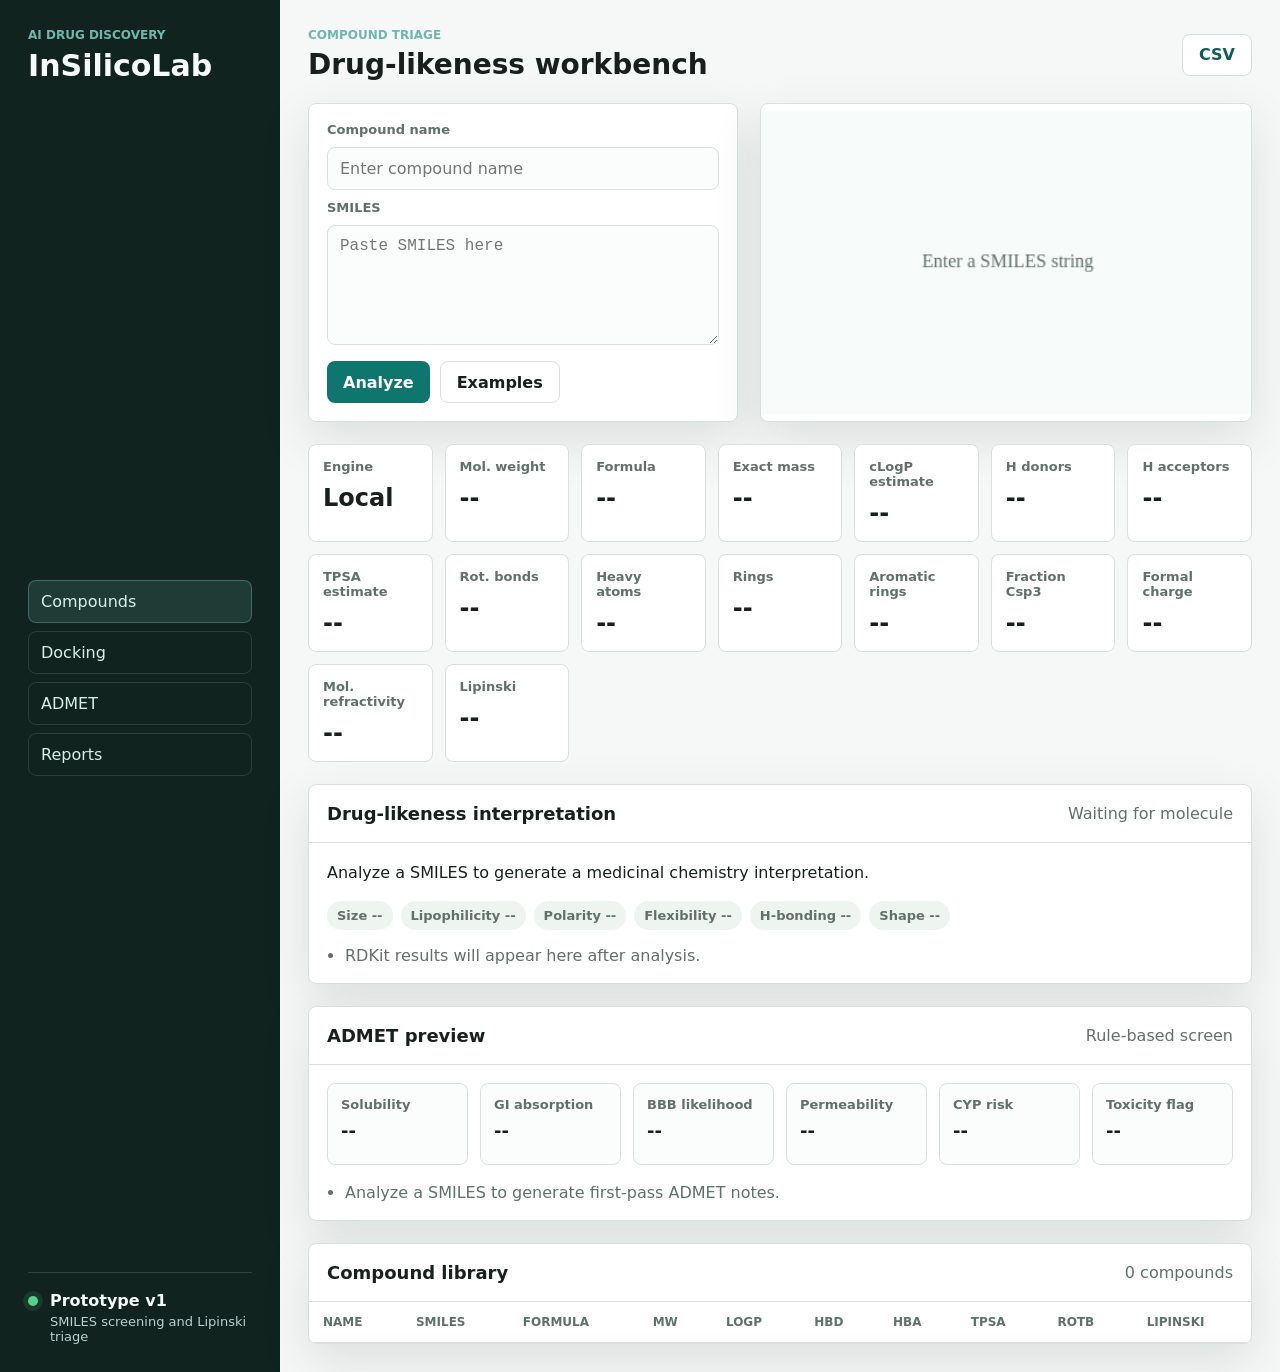
==== index.html @ 0b0d65e8 "Add rule-based ADMET preview" ====
<!doctype html>
<html lang="en">
  <head>
    <meta charset="UTF-8" />
    <meta name="viewport" content="width=device-width, initial-scale=1.0" />
    <title>InSilicoLab</title>
    <link rel="stylesheet" href="styles.css" />
  </head>
  <body>
    <main class="app-shell">
      <aside class="sidebar">
        <div>
          <p class="eyebrow">AI Drug Discovery</p>
          <h1>InSilicoLab</h1>
        </div>

        <nav class="nav-list" aria-label="Workflow">
          <button class="nav-item active" type="button" data-module="Compounds">Compounds</button>
          <button class="nav-item" type="button" data-module="Docking">Docking</button>
          <button class="nav-item" type="button" data-module="ADMET">ADMET</button>
          <button class="nav-item" type="button" data-module="Reports">Reports</button>
        </nav>

        <section class="status-panel">
          <span class="status-dot"></span>
          <div>
            <strong>Prototype v1</strong>
            <p>SMILES screening and Lipinski triage</p>
          </div>
        </section>
      </aside>

      <section class="workspace">
        <header class="topbar">
          <div>
            <p class="eyebrow">Compound triage</p>
            <h2>Drug-likeness workbench</h2>
          </div>
          <button id="exportCsv" class="icon-button" type="button" title="Export CSV" aria-label="Export CSV">
            <span>CSV</span>
          </button>
        </header>

        <section class="input-band">
          <form id="compoundForm" class="compound-form">
            <label for="compoundName">Compound name</label>
            <input id="compoundName" name="compoundName" type="text" placeholder="Enter compound name" autocomplete="off" />

            <label for="smilesInput">SMILES</label>
            <textarea id="smilesInput" name="smilesInput" placeholder="Paste SMILES here" required></textarea>

            <div class="form-actions">
              <button class="primary-button" type="submit">Analyze</button>
              <button id="loadExamples" class="secondary-button" type="button">Examples</button>
            </div>
          </form>

          <div class="molecule-panel" aria-label="Molecule preview">
            <img id="moleculeImage" alt="RDKit molecule structure" hidden />
            <canvas id="moleculeCanvas" width="420" height="260"></canvas>
          </div>
        </section>

        <section class="metrics-grid" aria-label="Calculated properties">
          <article class="metric">
            <span>Engine</span>
            <strong id="engineValue">Local</strong>
          </article>
          <article class="metric">
            <span>Mol. weight</span>
            <strong id="mwValue">--</strong>
          </article>
          <article class="metric">
            <span>Formula</span>
            <strong id="formulaValue">--</strong>
          </article>
          <article class="metric">
            <span>Exact mass</span>
            <strong id="exactMassValue">--</strong>
          </article>
          <article class="metric">
            <span>cLogP estimate</span>
            <strong id="logpValue">--</strong>
          </article>
          <article class="metric">
            <span>H donors</span>
            <strong id="hbdValue">--</strong>
          </article>
          <article class="metric">
            <span>H acceptors</span>
            <strong id="hbaValue">--</strong>
          </article>
          <article class="metric">
            <span>TPSA estimate</span>
            <strong id="tpsaValue">--</strong>
          </article>
          <article class="metric">
            <span>Rot. bonds</span>
            <strong id="rotatableValue">--</strong>
          </article>
          <article class="metric">
            <span>Heavy atoms</span>
            <strong id="heavyAtomsValue">--</strong>
          </article>
          <article class="metric">
            <span>Rings</span>
            <strong id="ringsValue">--</strong>
          </article>
          <article class="metric">
            <span>Aromatic rings</span>
            <strong id="aromaticRingsValue">--</strong>
          </article>
          <article class="metric">
            <span>Fraction Csp3</span>
            <strong id="fractionCsp3Value">--</strong>
          </article>
          <article class="metric">
            <span>Formal charge</span>
            <strong id="chargeValue">--</strong>
          </article>
          <article class="metric">
            <span>Mol. refractivity</span>
            <strong id="mrValue">--</strong>
          </article>
          <article class="metric">
            <span>Lipinski</span>
            <strong id="lipinskiValue">--</strong>
          </article>
        </section>

        <section class="interpretation-section" aria-label="Drug-likeness interpretation">
          <div class="section-heading">
            <h3>Drug-likeness interpretation</h3>
            <p id="overallValue">Waiting for molecule</p>
          </div>
          <div class="interpretation-body">
            <p id="summaryValue">Analyze a SMILES to generate a medicinal chemistry interpretation.</p>
            <div class="risk-grid">
              <span id="sizeRisk" class="risk-chip">Size --</span>
              <span id="lipophilicityRisk" class="risk-chip">Lipophilicity --</span>
              <span id="polarityRisk" class="risk-chip">Polarity --</span>
              <span id="flexibilityRisk" class="risk-chip">Flexibility --</span>
              <span id="hbondRisk" class="risk-chip">H-bonding --</span>
              <span id="shapeRisk" class="risk-chip">Shape --</span>
            </div>
            <ul id="suggestionList" class="suggestion-list">
              <li>RDKit results will appear here after analysis.</li>
            </ul>
          </div>
        </section>

        <section class="admet-section" aria-label="ADMET preview">
          <div class="section-heading">
            <h3>ADMET preview</h3>
            <p>Rule-based screen</p>
          </div>
          <div class="admet-grid">
            <article class="admet-item">
              <span>Solubility</span>
              <strong id="solubilityValue">--</strong>
            </article>
            <article class="admet-item">
              <span>GI absorption</span>
              <strong id="giValue">--</strong>
            </article>
            <article class="admet-item">
              <span>BBB likelihood</span>
              <strong id="bbbValue">--</strong>
            </article>
            <article class="admet-item">
              <span>Permeability</span>
              <strong id="permeabilityValue">--</strong>
            </article>
            <article class="admet-item">
              <span>CYP risk</span>
              <strong id="cypValue">--</strong>
            </article>
            <article class="admet-item">
              <span>Toxicity flag</span>
              <strong id="toxValue">--</strong>
            </article>
          </div>
          <ul id="admetNotes" class="suggestion-list admet-notes">
            <li>Analyze a SMILES to generate first-pass ADMET notes.</li>
          </ul>
        </section>

        <section class="results-section">
          <div class="section-heading">
            <h3>Compound library</h3>
            <p id="libraryCount">0 compounds</p>
          </div>
          <div class="table-wrap">
            <table>
              <thead>
                <tr>
                  <th>Name</th>
                  <th>SMILES</th>
                  <th>Formula</th>
                  <th>MW</th>
                  <th>LogP</th>
                  <th>HBD</th>
                  <th>HBA</th>
                  <th>TPSA</th>
                  <th>RotB</th>
                  <th>Lipinski</th>
                </tr>
              </thead>
              <tbody id="compoundTable"></tbody>
            </table>
          </div>
        </section>
      </section>
    </main>

    <div id="moduleModal" class="modal-overlay" hidden>
      <section class="modal" role="dialog" aria-modal="true" aria-labelledby="moduleTitle">
        <div class="section-heading">
          <h3 id="moduleTitle">Coming soon</h3>
          <button id="closeModal" class="icon-button" type="button" aria-label="Close">X</button>
        </div>
        <p id="moduleMessage"></p>
      </section>
    </div>

    <script src="app.js"></script>
  </body>
</html>
---- styles.css ----
:root {
  color-scheme: light;
  --ink: #17201d;
  --muted: #60706a;
  --line: #d8e0dc;
  --panel: #ffffff;
  --soft: #eef5f1;
  --accent: #0f766e;
  --accent-strong: #0b5f58;
  --warn: #b45309;
  --good: #15803d;
  --bad: #b91c1c;
  --shadow: 0 18px 50px rgba(31, 46, 42, 0.12);
  font-family:
    Inter, ui-sans-serif, system-ui, -apple-system, BlinkMacSystemFont, "Segoe UI",
    sans-serif;
}

* {
  box-sizing: border-box;
}

body {
  margin: 0;
  min-height: 100vh;
  background: #f6f8f7;
  color: var(--ink);
}

button,
input,
textarea {
  font: inherit;
}

.app-shell {
  display: grid;
  grid-template-columns: 280px minmax(0, 1fr);
  min-height: 100vh;
}

.sidebar {
  display: flex;
  flex-direction: column;
  justify-content: space-between;
  gap: 32px;
  padding: 28px;
  background: #10231f;
  color: #f5fbf8;
}

.eyebrow {
  margin: 0 0 6px;
  color: #6fb7ad;
  font-size: 12px;
  font-weight: 800;
  letter-spacing: 0;
  text-transform: uppercase;
}

h1,
h2,
h3,
p {
  margin-top: 0;
}

h1 {
  margin-bottom: 0;
  font-size: 30px;
}

h2 {
  margin-bottom: 0;
  font-size: 28px;
}

h3 {
  margin-bottom: 0;
  font-size: 18px;
}

.nav-list {
  display: grid;
  gap: 8px;
}

.nav-item {
  width: 100%;
  border: 1px solid rgba(255, 255, 255, 0.12);
  border-radius: 8px;
  padding: 11px 12px;
  background: transparent;
  color: #d8efea;
  text-align: left;
  cursor: pointer;
}

.nav-item.active,
.nav-item:hover {
  background: rgba(111, 183, 173, 0.16);
  border-color: rgba(111, 183, 173, 0.38);
}

.status-panel {
  display: flex;
  gap: 12px;
  align-items: flex-start;
  border-top: 1px solid rgba(255, 255, 255, 0.14);
  padding-top: 18px;
}

.status-panel p {
  margin: 4px 0 0;
  color: #b7d3ce;
  font-size: 13px;
}

.status-dot {
  flex: 0 0 auto;
  width: 10px;
  height: 10px;
  margin-top: 5px;
  border-radius: 999px;
  background: #55d28b;
  box-shadow: 0 0 0 5px rgba(85, 210, 139, 0.13);
}

.workspace {
  display: grid;
  gap: 22px;
  align-content: start;
  padding: 28px;
}

.topbar,
.section-heading {
  display: flex;
  align-items: center;
  justify-content: space-between;
  gap: 18px;
}

.icon-button,
.primary-button,
.secondary-button {
  min-height: 42px;
  border: 0;
  border-radius: 8px;
  padding: 0 16px;
  cursor: pointer;
}

.icon-button {
  min-width: 52px;
  border: 1px solid var(--line);
  background: var(--panel);
  color: var(--accent-strong);
  font-weight: 800;
}

.primary-button {
  background: var(--accent);
  color: #fff;
  font-weight: 800;
}

.secondary-button {
  border: 1px solid var(--line);
  background: var(--panel);
  color: var(--ink);
  font-weight: 700;
}

.input-band {
  display: grid;
  grid-template-columns: minmax(280px, 430px) minmax(320px, 1fr);
  gap: 22px;
  align-items: stretch;
}

.compound-form,
.molecule-panel,
.interpretation-section,
.admet-section,
.results-section {
  border: 1px solid var(--line);
  border-radius: 8px;
  background: var(--panel);
  box-shadow: var(--shadow);
}

.compound-form {
  display: grid;
  gap: 10px;
  padding: 18px;
}

label {
  color: var(--muted);
  font-size: 13px;
  font-weight: 800;
}

input,
textarea {
  width: 100%;
  border: 1px solid var(--line);
  border-radius: 8px;
  padding: 11px 12px;
  color: var(--ink);
  background: #fbfdfc;
}

textarea {
  min-height: 120px;
  resize: vertical;
  font-family: "Cascadia Code", Consolas, monospace;
}

.form-actions {
  display: flex;
  gap: 10px;
  flex-wrap: wrap;
  margin-top: 6px;
}

.molecule-panel {
  display: grid;
  min-height: 270px;
  place-items: center;
  overflow: hidden;
}

#moleculeCanvas {
  width: min(100%, 520px);
  height: auto;
}

#moleculeImage {
  width: min(100%, 520px);
  height: auto;
  max-height: 320px;
  object-fit: contain;
}

.metrics-grid {
  display: grid;
  grid-template-columns: repeat(7, minmax(120px, 1fr));
  gap: 12px;
}

.metric {
  min-height: 92px;
  border: 1px solid var(--line);
  border-radius: 8px;
  padding: 14px;
  background: var(--panel);
}

.metric span {
  display: block;
  margin-bottom: 10px;
  color: var(--muted);
  font-size: 13px;
  font-weight: 800;
}

.metric strong {
  font-size: 24px;
}

.results-section {
  overflow: hidden;
}

.section-heading {
  padding: 18px;
  border-bottom: 1px solid var(--line);
}

.section-heading p {
  margin: 0;
  color: var(--muted);
}

.interpretation-body {
  display: grid;
  gap: 16px;
  padding: 18px;
}

.interpretation-body p {
  margin: 0;
  color: var(--ink);
  line-height: 1.5;
}

.risk-grid {
  display: flex;
  flex-wrap: wrap;
  gap: 8px;
}

.risk-chip {
  border-radius: 999px;
  padding: 7px 10px;
  background: var(--soft);
  color: var(--muted);
  font-size: 13px;
  font-weight: 800;
}

.risk-chip.good {
  background: #dcfce7;
  color: var(--good);
}

.risk-chip.moderate {
  background: #ffedd5;
  color: var(--warn);
}

.risk-chip.risk {
  background: #fee2e2;
  color: var(--bad);
}

.suggestion-list {
  display: grid;
  gap: 8px;
  margin: 0;
  padding-left: 18px;
  color: var(--muted);
}

.admet-section {
  overflow: hidden;
}

.admet-grid {
  display: grid;
  grid-template-columns: repeat(6, minmax(120px, 1fr));
  gap: 12px;
  padding: 18px;
}

.admet-item {
  min-height: 82px;
  border: 1px solid var(--line);
  border-radius: 8px;
  padding: 13px;
  background: #fbfdfc;
}

.admet-item span {
  display: block;
  margin-bottom: 8px;
  color: var(--muted);
  font-size: 13px;
  font-weight: 800;
}

.admet-item strong {
  font-size: 18px;
}

.admet-notes {
  padding: 0 18px 18px 36px;
}

.table-wrap {
  overflow-x: auto;
}

table {
  width: 100%;
  border-collapse: collapse;
  min-width: 860px;
}

th,
td {
  border-bottom: 1px solid var(--line);
  padding: 13px 14px;
  text-align: left;
  vertical-align: top;
}

th {
  color: var(--muted);
  font-size: 12px;
  text-transform: uppercase;
}

td {
  font-size: 14px;
}

.smiles-cell {
  max-width: 330px;
  font-family: "Cascadia Code", Consolas, monospace;
  overflow-wrap: anywhere;
}

.badge {
  display: inline-flex;
  align-items: center;
  min-height: 26px;
  border-radius: 999px;
  padding: 0 10px;
  font-size: 12px;
  font-weight: 800;
}

.badge.good {
  background: #dcfce7;
  color: var(--good);
}

.badge.warn {
  background: #ffedd5;
  color: var(--warn);
}

.badge.bad {
  background: #fee2e2;
  color: var(--bad);
}

.modal-overlay {
  position: fixed;
  inset: 0;
  display: grid;
  place-items: center;
  padding: 18px;
  background: rgba(16, 35, 31, 0.45);
}

.modal-overlay[hidden] {
  display: none;
}

.modal {
  width: min(520px, 100%);
  border: 1px solid var(--line);
  border-radius: 8px;
  background: var(--panel);
  box-shadow: var(--shadow);
}

.modal p {
  margin: 0;
  padding: 18px;
  color: var(--muted);
  line-height: 1.5;
}

@media (max-width: 1040px) {
  .app-shell {
    grid-template-columns: 1fr;
  }

  .sidebar {
    min-height: auto;
  }

  .input-band,
  .metrics-grid,
  .admet-grid {
    grid-template-columns: repeat(2, minmax(0, 1fr));
  }
}

@media (max-width: 640px) {
  .workspace,
  .sidebar {
    padding: 18px;
  }

  .input-band,
  .metrics-grid,
  .admet-grid {
    grid-template-columns: 1fr;
  }

  .topbar {
    align-items: flex-start;
  }
}
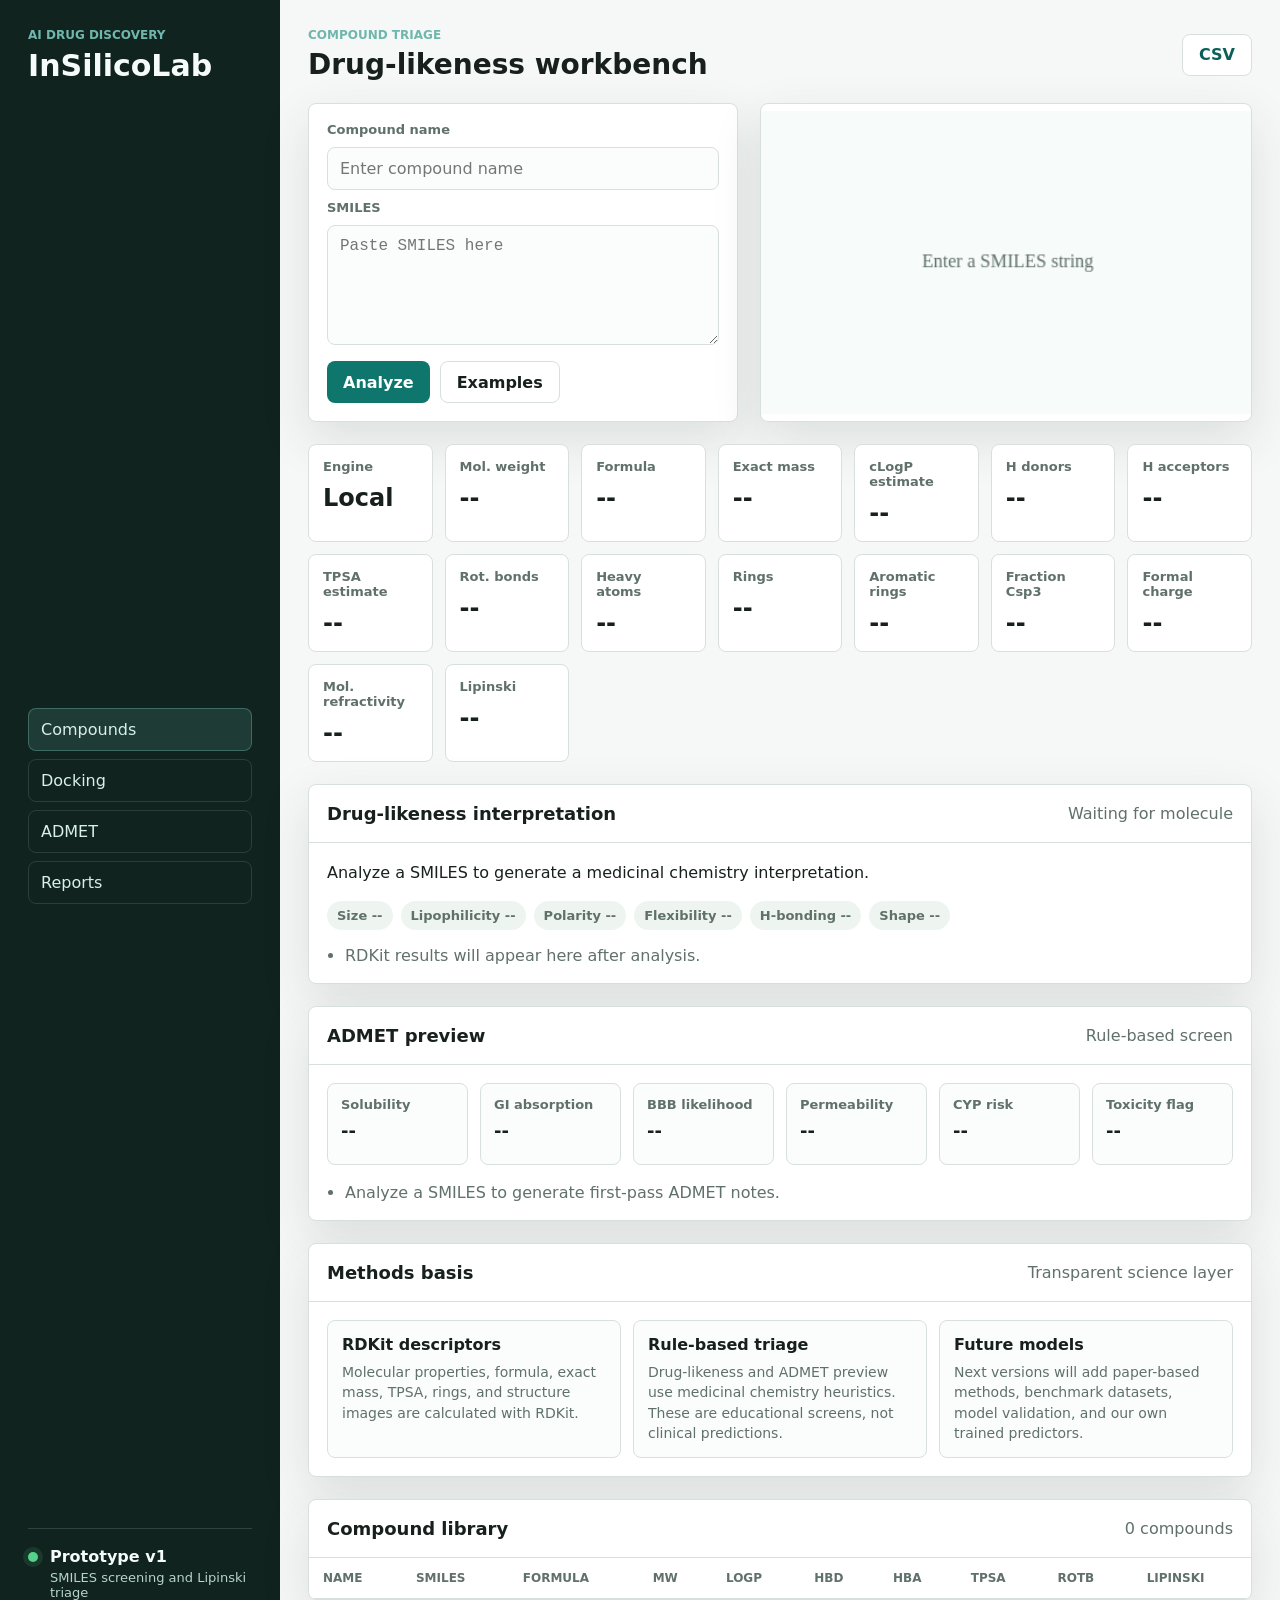
==== commit 511dae92: "Add methods basis panel" ====
--- a/index.html
+++ b/index.html
@@ -183,6 +183,27 @@
           <ul id="admetNotes" class="suggestion-list admet-notes">
             <li>Analyze a SMILES to generate first-pass ADMET notes.</li>
           </ul>
+        </section>
+
+        <section class="methods-section" aria-label="Methods and research basis">
+          <div class="section-heading">
+            <h3>Methods basis</h3>
+            <p>Transparent science layer</p>
+          </div>
+          <div class="methods-grid">
+            <article class="method-item">
+              <strong>RDKit descriptors</strong>
+              <p>Molecular properties, formula, exact mass, TPSA, rings, and structure images are calculated with RDKit.</p>
+            </article>
+            <article class="method-item">
+              <strong>Rule-based triage</strong>
+              <p>Drug-likeness and ADMET preview use medicinal chemistry heuristics. These are educational screens, not clinical predictions.</p>
+            </article>
+            <article class="method-item">
+              <strong>Future models</strong>
+              <p>Next versions will add paper-based methods, benchmark datasets, model validation, and our own trained predictors.</p>
+            </article>
+          </div>
         </section>
 
         <section class="results-section">
--- a/styles.css
+++ b/styles.css
@@ -183,6 +183,7 @@
 .molecule-panel,
 .interpretation-section,
 .admet-section,
+.methods-section,
 .results-section {
   border: 1px solid var(--line);
   border-radius: 8px;
@@ -367,6 +368,36 @@
 
 .admet-notes {
   padding: 0 18px 18px 36px;
+}
+
+.methods-section {
+  overflow: hidden;
+}
+
+.methods-grid {
+  display: grid;
+  grid-template-columns: repeat(3, minmax(180px, 1fr));
+  gap: 12px;
+  padding: 18px;
+}
+
+.method-item {
+  border: 1px solid var(--line);
+  border-radius: 8px;
+  padding: 14px;
+  background: #fbfdfc;
+}
+
+.method-item strong {
+  display: block;
+  margin-bottom: 8px;
+}
+
+.method-item p {
+  margin: 0;
+  color: var(--muted);
+  font-size: 14px;
+  line-height: 1.45;
 }
 
 .table-wrap {
@@ -467,7 +498,8 @@
 
   .input-band,
   .metrics-grid,
-  .admet-grid {
+  .admet-grid,
+  .methods-grid {
     grid-template-columns: repeat(2, minmax(0, 1fr));
   }
 }
@@ -480,7 +512,8 @@
 
   .input-band,
   .metrics-grid,
-  .admet-grid {
+  .admet-grid,
+  .methods-grid {
     grid-template-columns: 1fr;
   }
 
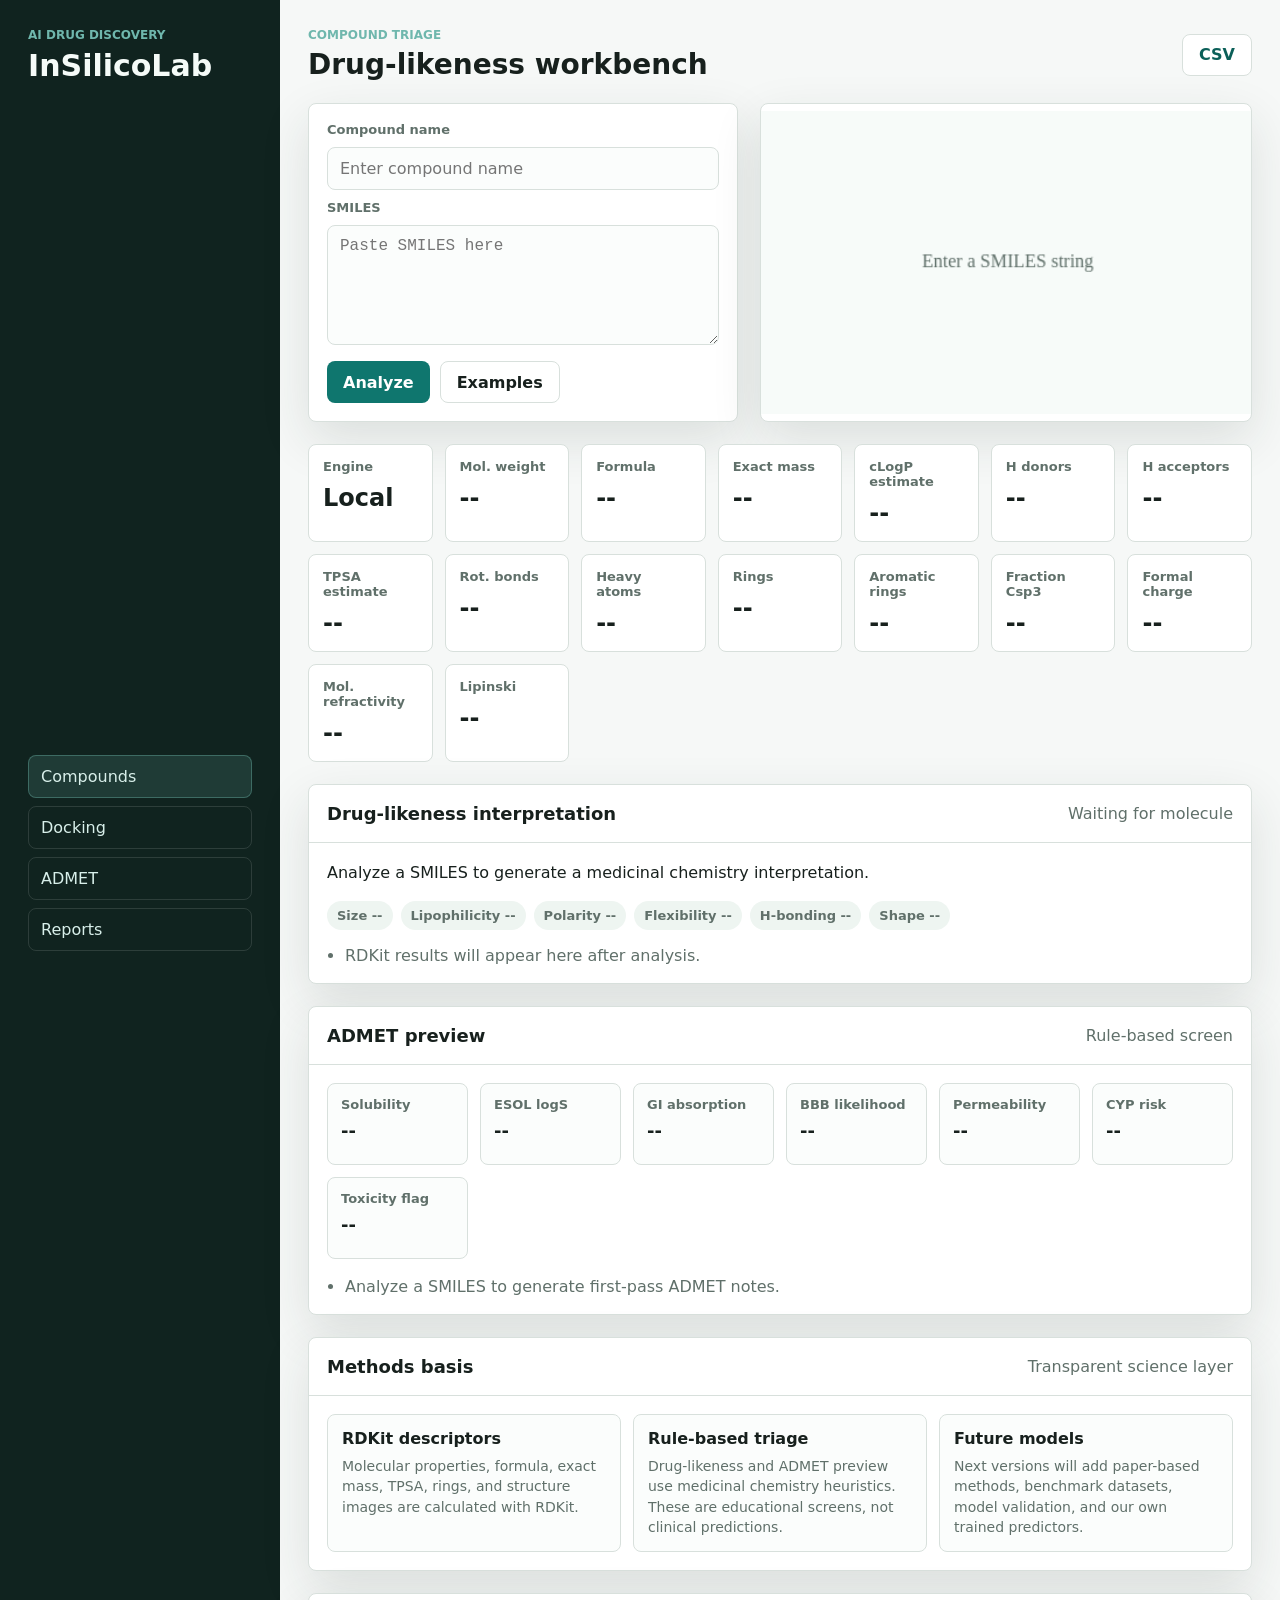
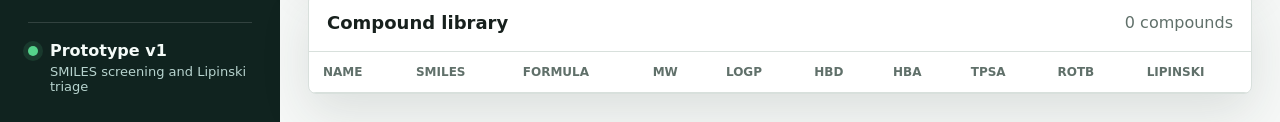
==== commit 183e7ffa: "Add ESOL-style solubility estimate" ====
--- a/index.html
+++ b/index.html
@@ -158,6 +158,10 @@
             <article class="admet-item">
               <span>Solubility</span>
               <strong id="solubilityValue">--</strong>
+            </article>
+            <article class="admet-item">
+              <span>ESOL logS</span>
+              <strong id="esolValue">--</strong>
             </article>
             <article class="admet-item">
               <span>GI absorption</span>
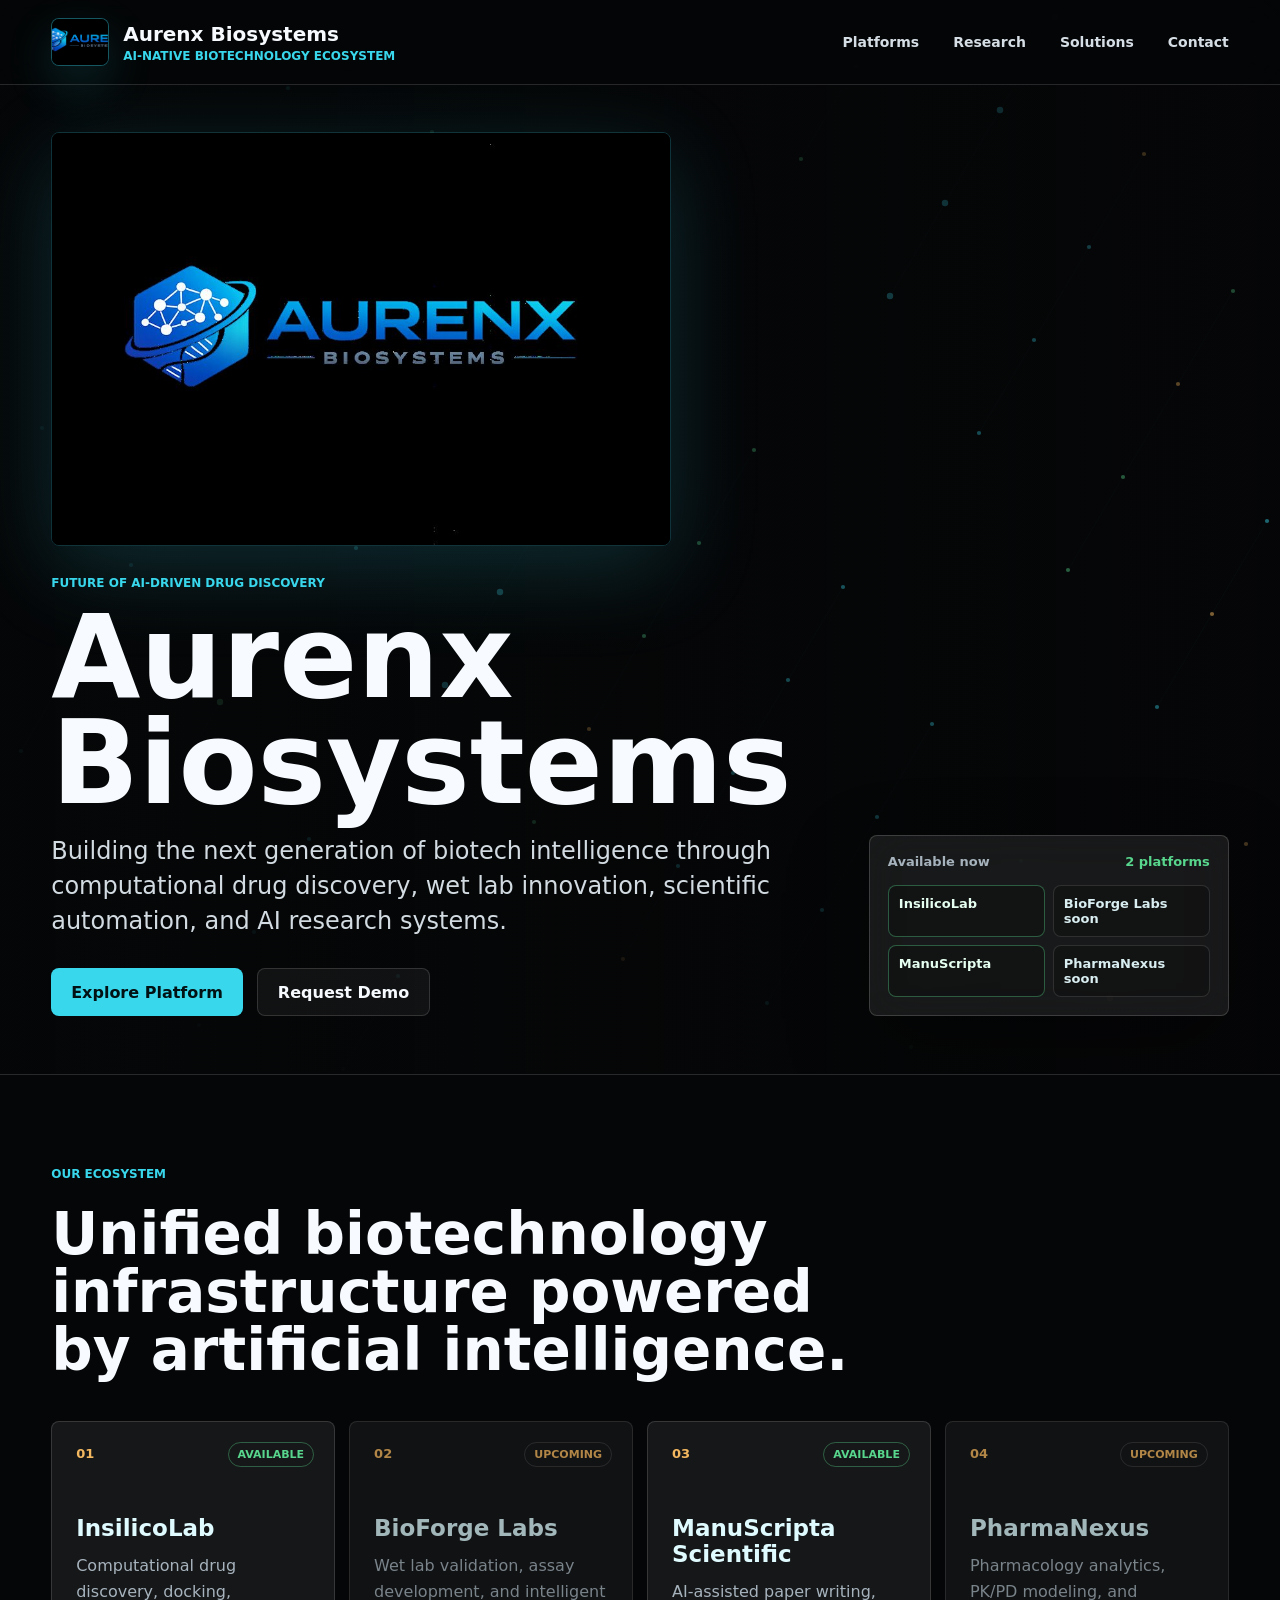
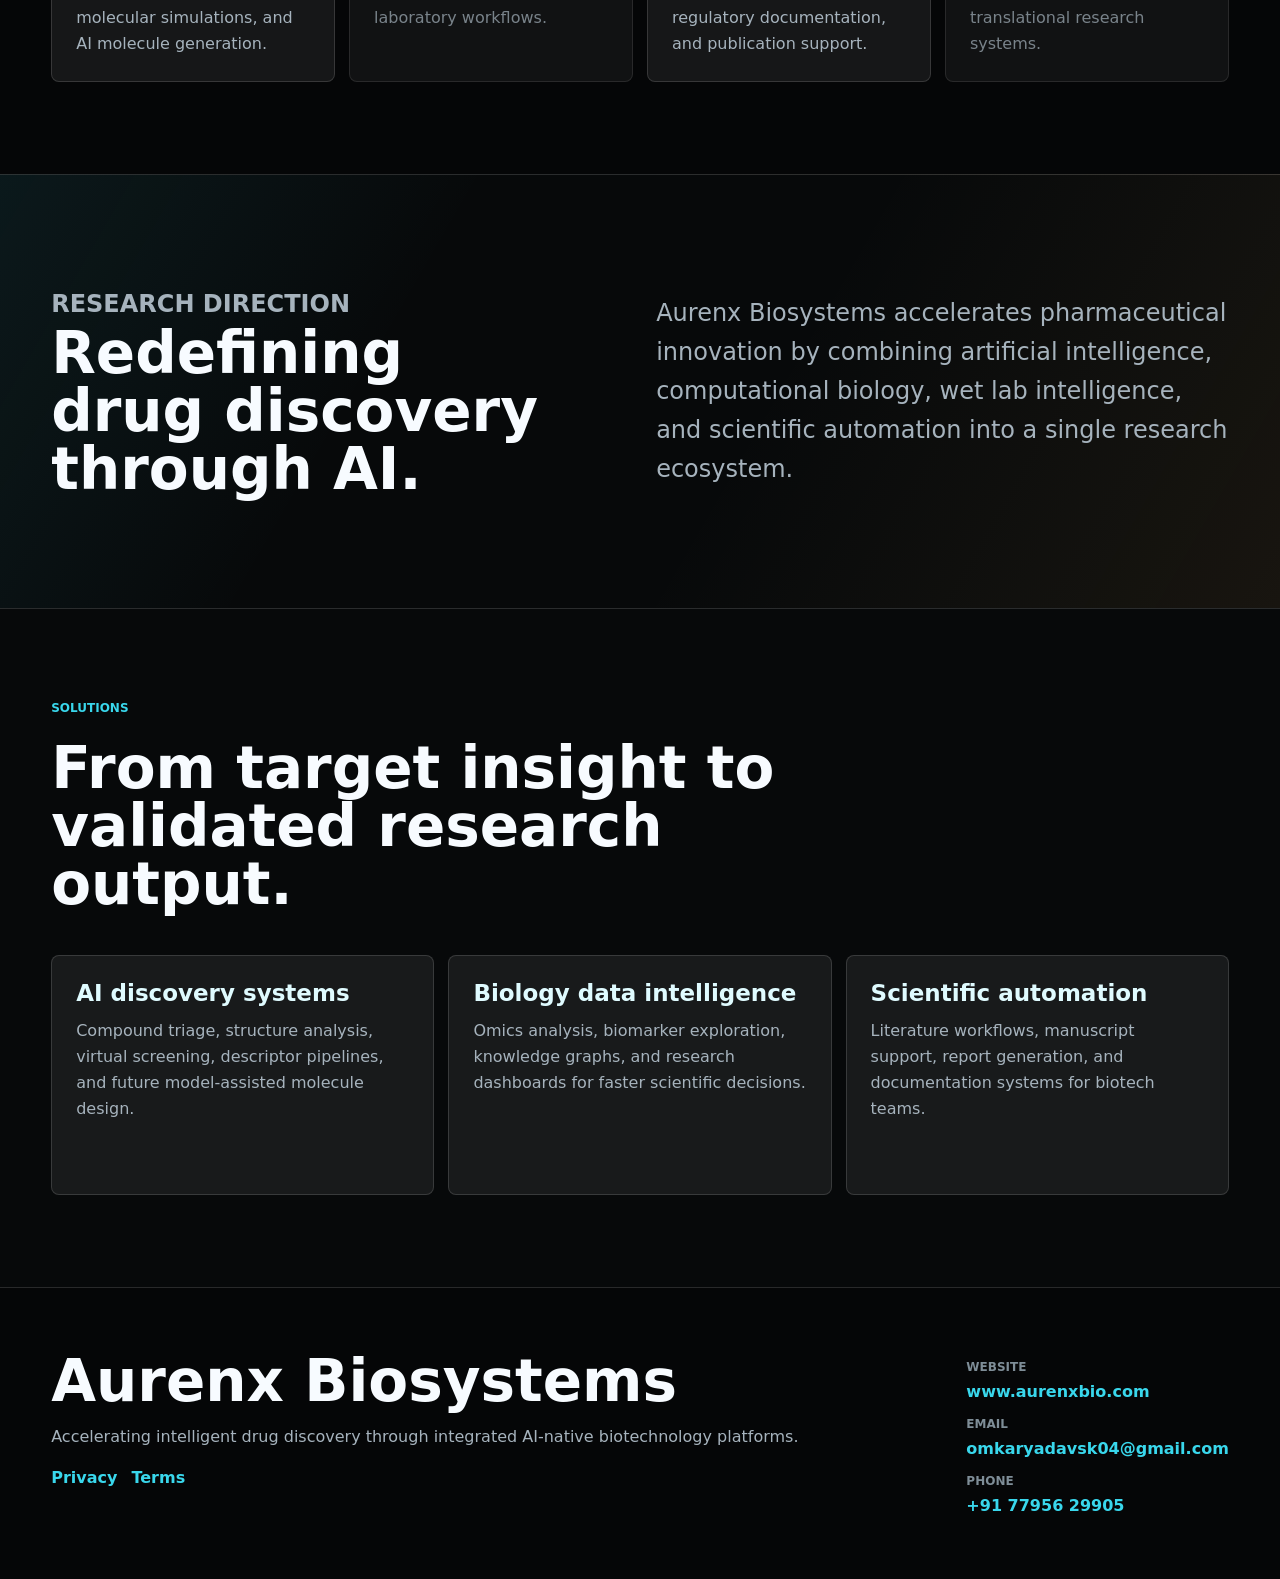
==== commit d177738f: "Build Aurenx Biosystems website" ====
--- a/index.html
+++ b/index.html
@@ -3,250 +3,161 @@
   <head>
     <meta charset="UTF-8" />
     <meta name="viewport" content="width=device-width, initial-scale=1.0" />
-    <title>InSilicoLab</title>
+    <meta
+      name="description"
+      content="Aurenx Biosystems builds AI-native biotechnology platforms for drug discovery, omics, wet lab intelligence, and scientific automation."
+    />
+    <title>Aurenx Biosystems</title>
     <link rel="stylesheet" href="styles.css" />
   </head>
   <body>
-    <main class="app-shell">
-      <aside class="sidebar">
-        <div>
-          <p class="eyebrow">AI Drug Discovery</p>
-          <h1>InSilicoLab</h1>
+    <header class="site-header">
+      <a class="brand" href="#home" aria-label="Aurenx Biosystems home">
+        <span class="brand-mark" aria-hidden="true">
+          <img src="aurenx-logo.jpg" alt="" />
+        </span>
+        <span>
+          <strong>Aurenx Biosystems</strong>
+          <small>AI-native biotechnology ecosystem</small>
+        </span>
+      </a>
+
+      <nav class="nav-links" aria-label="Primary navigation">
+        <a href="#platforms">Platforms</a>
+        <a href="#research">Research</a>
+        <a href="#solutions">Solutions</a>
+        <a href="#contact">Contact</a>
+      </nav>
+    </header>
+
+    <main id="home">
+      <section class="hero" aria-labelledby="hero-title">
+        <canvas id="bioCanvas" aria-hidden="true"></canvas>
+        <div class="hero-shade" aria-hidden="true"></div>
+
+        <div class="hero-content">
+          <img class="hero-logo" src="aurenx-logo.jpg" alt="Aurenx Biosystems logo" />
+          <p class="eyebrow">Future of AI-driven drug discovery</p>
+          <h1 id="hero-title">Aurenx Biosystems</h1>
+          <p class="hero-subtitle">
+            Building the next generation of biotech intelligence through computational drug discovery,
+            wet lab innovation, scientific automation, and AI research systems.
+          </p>
+          <div class="hero-actions">
+            <a class="button primary" href="#platforms">Explore Platform</a>
+            <a class="button secondary" href="#contact">Request Demo</a>
+          </div>
         </div>
 
-        <nav class="nav-list" aria-label="Workflow">
-          <button class="nav-item active" type="button" data-module="Compounds">Compounds</button>
-          <button class="nav-item" type="button" data-module="Docking">Docking</button>
-          <button class="nav-item" type="button" data-module="ADMET">ADMET</button>
-          <button class="nav-item" type="button" data-module="Reports">Reports</button>
-        </nav>
+        <div class="hero-panel" aria-label="Aurenx platform snapshot">
+          <div class="signal-row">
+            <span>Available now</span>
+            <strong>2 platforms</strong>
+          </div>
+          <div class="pulse-list">
+            <a href="insilicolab.html">InsilicoLab</a>
+            <span>BioForge Labs soon</span>
+            <a href="manuscripta.html">ManuScripta</a>
+            <span>PharmaNexus soon</span>
+          </div>
+        </div>
+      </section>
 
-        <section class="status-panel">
-          <span class="status-dot"></span>
-          <div>
-            <strong>Prototype v1</strong>
-            <p>SMILES screening and Lipinski triage</p>
-          </div>
-        </section>
-      </aside>
+      <section id="platforms" class="section">
+        <div class="section-heading">
+          <p class="eyebrow">Our ecosystem</p>
+          <h2>Unified biotechnology infrastructure powered by artificial intelligence.</h2>
+        </div>
 
-      <section class="workspace">
-        <header class="topbar">
-          <div>
-            <p class="eyebrow">Compound triage</p>
-            <h2>Drug-likeness workbench</h2>
-          </div>
-          <button id="exportCsv" class="icon-button" type="button" title="Export CSV" aria-label="Export CSV">
-            <span>CSV</span>
-          </button>
-        </header>
+        <div class="platform-grid">
+          <a class="platform-card available" href="insilicolab.html">
+            <span class="card-index">01</span>
+            <span class="status-badge live">Available</span>
+            <h3>InsilicoLab</h3>
+            <p>Computational drug discovery, docking, molecular simulations, and AI molecule generation.</p>
+          </a>
+          <a class="platform-card upcoming" href="upcoming.html?platform=bioforge">
+            <span class="card-index">02</span>
+            <span class="status-badge soon">Upcoming</span>
+            <h3>BioForge Labs</h3>
+            <p>Wet lab validation, assay development, and intelligent laboratory workflows.</p>
+          </a>
+          <a class="platform-card available" href="manuscripta.html">
+            <span class="card-index">03</span>
+            <span class="status-badge live">Available</span>
+            <h3>ManuScripta Scientific</h3>
+            <p>AI-assisted paper writing, regulatory documentation, and publication support.</p>
+          </a>
+          <a class="platform-card upcoming" href="upcoming.html?platform=pharmanexus">
+            <span class="card-index">04</span>
+            <span class="status-badge soon">Upcoming</span>
+            <h3>PharmaNexus</h3>
+            <p>Pharmacology analytics, PK/PD modeling, and translational research systems.</p>
+          </a>
+        </div>
+      </section>
 
-        <section class="input-band">
-          <form id="compoundForm" class="compound-form">
-            <label for="compoundName">Compound name</label>
-            <input id="compoundName" name="compoundName" type="text" placeholder="Enter compound name" autocomplete="off" />
+      <section id="research" class="research-band">
+        <div>
+          <p class="eyebrow">Research direction</p>
+          <h2>Redefining drug discovery through AI.</h2>
+        </div>
+        <p>
+          Aurenx Biosystems accelerates pharmaceutical innovation by combining artificial intelligence,
+          computational biology, wet lab intelligence, and scientific automation into a single research ecosystem.
+        </p>
+      </section>
 
-            <label for="smilesInput">SMILES</label>
-            <textarea id="smilesInput" name="smilesInput" placeholder="Paste SMILES here" required></textarea>
+      <section id="solutions" class="section solutions-section">
+        <div class="section-heading">
+          <p class="eyebrow">Solutions</p>
+          <h2>From target insight to validated research output.</h2>
+        </div>
 
-            <div class="form-actions">
-              <button class="primary-button" type="submit">Analyze</button>
-              <button id="loadExamples" class="secondary-button" type="button">Examples</button>
-            </div>
-          </form>
-
-          <div class="molecule-panel" aria-label="Molecule preview">
-            <img id="moleculeImage" alt="RDKit molecule structure" hidden />
-            <canvas id="moleculeCanvas" width="420" height="260"></canvas>
-          </div>
-        </section>
-
-        <section class="metrics-grid" aria-label="Calculated properties">
-          <article class="metric">
-            <span>Engine</span>
-            <strong id="engineValue">Local</strong>
+        <div class="solution-layout">
+          <article>
+            <h3>AI discovery systems</h3>
+            <p>
+              Compound triage, structure analysis, virtual screening, descriptor pipelines, and future
+              model-assisted molecule design.
+            </p>
           </article>
-          <article class="metric">
-            <span>Mol. weight</span>
-            <strong id="mwValue">--</strong>
+          <article>
+            <h3>Biology data intelligence</h3>
+            <p>
+              Omics analysis, biomarker exploration, knowledge graphs, and research dashboards for faster
+              scientific decisions.
+            </p>
           </article>
-          <article class="metric">
-            <span>Formula</span>
-            <strong id="formulaValue">--</strong>
+          <article>
+            <h3>Scientific automation</h3>
+            <p>
+              Literature workflows, manuscript support, report generation, and documentation systems for
+              biotech teams.
+            </p>
           </article>
-          <article class="metric">
-            <span>Exact mass</span>
-            <strong id="exactMassValue">--</strong>
-          </article>
-          <article class="metric">
-            <span>cLogP estimate</span>
-            <strong id="logpValue">--</strong>
-          </article>
-          <article class="metric">
-            <span>H donors</span>
-            <strong id="hbdValue">--</strong>
-          </article>
-          <article class="metric">
-            <span>H acceptors</span>
-            <strong id="hbaValue">--</strong>
-          </article>
-          <article class="metric">
-            <span>TPSA estimate</span>
-            <strong id="tpsaValue">--</strong>
-          </article>
-          <article class="metric">
-            <span>Rot. bonds</span>
-            <strong id="rotatableValue">--</strong>
-          </article>
-          <article class="metric">
-            <span>Heavy atoms</span>
-            <strong id="heavyAtomsValue">--</strong>
-          </article>
-          <article class="metric">
-            <span>Rings</span>
-            <strong id="ringsValue">--</strong>
-          </article>
-          <article class="metric">
-            <span>Aromatic rings</span>
-            <strong id="aromaticRingsValue">--</strong>
-          </article>
-          <article class="metric">
-            <span>Fraction Csp3</span>
-            <strong id="fractionCsp3Value">--</strong>
-          </article>
-          <article class="metric">
-            <span>Formal charge</span>
-            <strong id="chargeValue">--</strong>
-          </article>
-          <article class="metric">
-            <span>Mol. refractivity</span>
-            <strong id="mrValue">--</strong>
-          </article>
-          <article class="metric">
-            <span>Lipinski</span>
-            <strong id="lipinskiValue">--</strong>
-          </article>
-        </section>
-
-        <section class="interpretation-section" aria-label="Drug-likeness interpretation">
-          <div class="section-heading">
-            <h3>Drug-likeness interpretation</h3>
-            <p id="overallValue">Waiting for molecule</p>
-          </div>
-          <div class="interpretation-body">
-            <p id="summaryValue">Analyze a SMILES to generate a medicinal chemistry interpretation.</p>
-            <div class="risk-grid">
-              <span id="sizeRisk" class="risk-chip">Size --</span>
-              <span id="lipophilicityRisk" class="risk-chip">Lipophilicity --</span>
-              <span id="polarityRisk" class="risk-chip">Polarity --</span>
-              <span id="flexibilityRisk" class="risk-chip">Flexibility --</span>
-              <span id="hbondRisk" class="risk-chip">H-bonding --</span>
-              <span id="shapeRisk" class="risk-chip">Shape --</span>
-            </div>
-            <ul id="suggestionList" class="suggestion-list">
-              <li>RDKit results will appear here after analysis.</li>
-            </ul>
-          </div>
-        </section>
-
-        <section class="admet-section" aria-label="ADMET preview">
-          <div class="section-heading">
-            <h3>ADMET preview</h3>
-            <p>Rule-based screen</p>
-          </div>
-          <div class="admet-grid">
-            <article class="admet-item">
-              <span>Solubility</span>
-              <strong id="solubilityValue">--</strong>
-            </article>
-            <article class="admet-item">
-              <span>ESOL logS</span>
-              <strong id="esolValue">--</strong>
-            </article>
-            <article class="admet-item">
-              <span>GI absorption</span>
-              <strong id="giValue">--</strong>
-            </article>
-            <article class="admet-item">
-              <span>BBB likelihood</span>
-              <strong id="bbbValue">--</strong>
-            </article>
-            <article class="admet-item">
-              <span>Permeability</span>
-              <strong id="permeabilityValue">--</strong>
-            </article>
-            <article class="admet-item">
-              <span>CYP risk</span>
-              <strong id="cypValue">--</strong>
-            </article>
-            <article class="admet-item">
-              <span>Toxicity flag</span>
-              <strong id="toxValue">--</strong>
-            </article>
-          </div>
-          <ul id="admetNotes" class="suggestion-list admet-notes">
-            <li>Analyze a SMILES to generate first-pass ADMET notes.</li>
-          </ul>
-        </section>
-
-        <section class="methods-section" aria-label="Methods and research basis">
-          <div class="section-heading">
-            <h3>Methods basis</h3>
-            <p>Transparent science layer</p>
-          </div>
-          <div class="methods-grid">
-            <article class="method-item">
-              <strong>RDKit descriptors</strong>
-              <p>Molecular properties, formula, exact mass, TPSA, rings, and structure images are calculated with RDKit.</p>
-            </article>
-            <article class="method-item">
-              <strong>Rule-based triage</strong>
-              <p>Drug-likeness and ADMET preview use medicinal chemistry heuristics. These are educational screens, not clinical predictions.</p>
-            </article>
-            <article class="method-item">
-              <strong>Future models</strong>
-              <p>Next versions will add paper-based methods, benchmark datasets, model validation, and our own trained predictors.</p>
-            </article>
-          </div>
-        </section>
-
-        <section class="results-section">
-          <div class="section-heading">
-            <h3>Compound library</h3>
-            <p id="libraryCount">0 compounds</p>
-          </div>
-          <div class="table-wrap">
-            <table>
-              <thead>
-                <tr>
-                  <th>Name</th>
-                  <th>SMILES</th>
-                  <th>Formula</th>
-                  <th>MW</th>
-                  <th>LogP</th>
-                  <th>HBD</th>
-                  <th>HBA</th>
-                  <th>TPSA</th>
-                  <th>RotB</th>
-                  <th>Lipinski</th>
-                </tr>
-              </thead>
-              <tbody id="compoundTable"></tbody>
-            </table>
-          </div>
-        </section>
+        </div>
       </section>
     </main>
 
-    <div id="moduleModal" class="modal-overlay" hidden>
-      <section class="modal" role="dialog" aria-modal="true" aria-labelledby="moduleTitle">
-        <div class="section-heading">
-          <h3 id="moduleTitle">Coming soon</h3>
-          <button id="closeModal" class="icon-button" type="button" aria-label="Close">X</button>
+    <footer id="contact" class="site-footer">
+      <div>
+        <h2>Aurenx Biosystems</h2>
+        <p>Accelerating intelligent drug discovery through integrated AI-native biotechnology platforms.</p>
+        <div class="footer-links">
+          <a href="privacy.html">Privacy</a>
+          <a href="terms.html">Terms</a>
         </div>
-        <p id="moduleMessage"></p>
-      </section>
-    </div>
+      </div>
+      <address>
+        <span>Website</span>
+        <a href="https://www.aurenxbio.com">www.aurenxbio.com</a>
+        <span>Email</span>
+        <a href="mailto:omkaryadavsk04@gmail.com">omkaryadavsk04@gmail.com</a>
+        <span>Phone</span>
+        <a href="tel:+917795629905">+91 77956 29905</a>
+      </address>
+    </footer>
 
     <script src="app.js"></script>
   </body>
--- a/styles.css
+++ b/styles.css
@@ -1,16 +1,16 @@
 :root {
-  color-scheme: light;
-  --ink: #17201d;
-  --muted: #60706a;
-  --line: #d8e0dc;
-  --panel: #ffffff;
-  --soft: #eef5f1;
-  --accent: #0f766e;
-  --accent-strong: #0b5f58;
-  --warn: #b45309;
-  --good: #15803d;
-  --bad: #b91c1c;
-  --shadow: 0 18px 50px rgba(31, 46, 42, 0.12);
+  color-scheme: dark;
+  --bg: #050607;
+  --ink: #f7fbff;
+  --muted: #a6b3bd;
+  --line: rgba(255, 255, 255, 0.14);
+  --panel: rgba(255, 255, 255, 0.07);
+  --panel-strong: rgba(255, 255, 255, 0.11);
+  --cyan: #39d7ec;
+  --blue: #2866e8;
+  --green: #58d68d;
+  --amber: #f4b860;
+  --black: #050607;
   font-family:
     Inter, ui-sans-serif, system-ui, -apple-system, BlinkMacSystemFont, "Segoe UI",
     sans-serif;
@@ -20,40 +20,152 @@
   box-sizing: border-box;
 }
 
+html {
+  scroll-behavior: smooth;
+}
+
 body {
   margin: 0;
   min-height: 100vh;
-  background: #f6f8f7;
+  background: var(--bg);
   color: var(--ink);
 }
 
-button,
-input,
-textarea {
-  font: inherit;
-}
-
-.app-shell {
-  display: grid;
-  grid-template-columns: 280px minmax(0, 1fr);
+a {
+  color: inherit;
+  text-decoration: none;
+}
+
+.site-header {
+  position: fixed;
+  z-index: 10;
+  top: 0;
+  left: 0;
+  right: 0;
+  display: flex;
+  align-items: center;
+  justify-content: space-between;
+  gap: 24px;
+  min-height: 84px;
+  padding: 18px clamp(18px, 4vw, 54px);
+  border-bottom: 1px solid var(--line);
+  background: rgba(5, 6, 7, 0.78);
+  backdrop-filter: blur(18px);
+}
+
+.brand {
+  display: inline-flex;
+  align-items: center;
+  gap: 14px;
+  min-width: 0;
+}
+
+.brand-mark {
+  display: grid;
+  flex: 0 0 auto;
+  width: 58px;
+  height: 48px;
+  place-items: center;
+  border: 1px solid rgba(57, 215, 236, 0.38);
+  border-radius: 8px;
+  background: rgba(1, 10, 14, 0.9);
+  box-shadow: 0 18px 48px rgba(57, 215, 236, 0.16);
+  overflow: hidden;
+}
+
+.brand-mark img {
+  width: 100%;
+  height: 100%;
+  object-fit: cover;
+  object-position: 19% center;
+  transform: scale(1.72);
+}
+
+.brand strong,
+.brand small {
+  display: block;
+}
+
+.brand strong {
+  font-size: 20px;
+  letter-spacing: 0;
+}
+
+.brand small {
+  margin-top: 3px;
+  color: var(--cyan);
+  font-size: 12px;
+  font-weight: 700;
+  text-transform: uppercase;
+}
+
+.nav-links {
+  display: flex;
+  align-items: center;
+  gap: clamp(16px, 3vw, 34px);
+  color: #d6dee5;
+  font-size: 14px;
+  font-weight: 700;
+}
+
+.nav-links a {
+  transition:
+    color 180ms ease,
+    transform 180ms ease;
+}
+
+.nav-links a:hover {
+  color: var(--cyan);
+  transform: translateY(-1px);
+}
+
+.hero {
+  position: relative;
+  display: grid;
   min-height: 100vh;
-}
-
-.sidebar {
-  display: flex;
-  flex-direction: column;
-  justify-content: space-between;
-  gap: 32px;
-  padding: 28px;
-  background: #10231f;
-  color: #f5fbf8;
+  align-items: end;
+  overflow: hidden;
+  padding: 132px clamp(18px, 4vw, 54px) 58px;
+}
+
+#bioCanvas,
+.hero-shade {
+  position: absolute;
+  inset: 0;
+}
+
+#bioCanvas {
+  width: 100%;
+  height: 100%;
+}
+
+.hero-shade {
+  background:
+    linear-gradient(90deg, rgba(5, 6, 7, 0.94), rgba(5, 6, 7, 0.66) 48%, rgba(5, 6, 7, 0.42)),
+    linear-gradient(0deg, rgba(5, 6, 7, 0.96), rgba(5, 6, 7, 0.1) 42%, rgba(5, 6, 7, 0.75));
+}
+
+.hero-content {
+  position: relative;
+  z-index: 1;
+  width: min(960px, 100%);
+}
+
+.hero-logo {
+  display: block;
+  width: min(620px, 92vw);
+  height: auto;
+  margin: 0 0 30px;
+  border: 1px solid rgba(57, 215, 236, 0.22);
+  border-radius: 8px;
+  box-shadow: 0 24px 90px rgba(57, 215, 236, 0.18);
 }
 
 .eyebrow {
-  margin: 0 0 6px;
-  color: #6fb7ad;
+  margin: 0 0 14px;
+  color: var(--cyan);
   font-size: 12px;
-  font-weight: 800;
+  font-weight: 900;
   letter-spacing: 0;
   text-transform: uppercase;
 }
@@ -66,458 +178,394 @@
 }
 
 h1 {
-  margin-bottom: 0;
-  font-size: 30px;
-}
-
-h2 {
-  margin-bottom: 0;
-  font-size: 28px;
-}
-
-h3 {
-  margin-bottom: 0;
-  font-size: 18px;
-}
-
-.nav-list {
-  display: grid;
-  gap: 8px;
-}
-
-.nav-item {
-  width: 100%;
-  border: 1px solid rgba(255, 255, 255, 0.12);
-  border-radius: 8px;
-  padding: 11px 12px;
-  background: transparent;
-  color: #d8efea;
-  text-align: left;
-  cursor: pointer;
-}
-
-.nav-item.active,
-.nav-item:hover {
-  background: rgba(111, 183, 173, 0.16);
-  border-color: rgba(111, 183, 173, 0.38);
-}
-
-.status-panel {
+  max-width: 900px;
+  margin-bottom: 18px;
+  font-size: clamp(54px, 9vw, 118px);
+  line-height: 0.92;
+  letter-spacing: 0;
+}
+
+.hero-subtitle {
+  max-width: 730px;
+  margin-bottom: 30px;
+  color: #d2dbe1;
+  font-size: clamp(18px, 2.2vw, 24px);
+  line-height: 1.45;
+}
+
+.hero-actions {
   display: flex;
-  gap: 12px;
-  align-items: flex-start;
-  border-top: 1px solid rgba(255, 255, 255, 0.14);
-  padding-top: 18px;
-}
-
-.status-panel p {
-  margin: 4px 0 0;
-  color: #b7d3ce;
-  font-size: 13px;
-}
-
-.status-dot {
-  flex: 0 0 auto;
-  width: 10px;
-  height: 10px;
-  margin-top: 5px;
-  border-radius: 999px;
-  background: #55d28b;
-  box-shadow: 0 0 0 5px rgba(85, 210, 139, 0.13);
-}
-
-.workspace {
-  display: grid;
-  gap: 22px;
-  align-content: start;
-  padding: 28px;
-}
-
-.topbar,
-.section-heading {
+  flex-wrap: wrap;
+  gap: 14px;
+}
+
+.button {
+  display: inline-flex;
+  min-height: 48px;
+  align-items: center;
+  justify-content: center;
+  border-radius: 8px;
+  padding: 0 20px;
+  font-weight: 900;
+  transition:
+    background 180ms ease,
+    border-color 180ms ease,
+    color 180ms ease,
+    transform 180ms ease;
+}
+
+.button:hover {
+  transform: translateY(-2px);
+}
+
+.button.primary {
+  background: var(--cyan);
+  color: #021113;
+}
+
+.button.secondary {
+  border: 1px solid var(--line);
+  background: rgba(255, 255, 255, 0.05);
+  color: var(--ink);
+}
+
+.button.secondary:hover {
+  border-color: var(--cyan);
+  color: var(--cyan);
+}
+
+.hero-panel {
+  position: absolute;
+  z-index: 1;
+  right: clamp(18px, 4vw, 54px);
+  bottom: 58px;
+  width: min(360px, calc(100% - 36px));
+  border: 1px solid rgba(255, 255, 255, 0.16);
+  border-radius: 8px;
+  padding: 18px;
+  background: rgba(255, 255, 255, 0.08);
+  backdrop-filter: blur(20px);
+  box-shadow: 0 30px 80px rgba(0, 0, 0, 0.35);
+}
+
+.signal-row {
   display: flex;
   align-items: center;
   justify-content: space-between;
   gap: 18px;
-}
-
-.icon-button,
-.primary-button,
-.secondary-button {
-  min-height: 42px;
-  border: 0;
-  border-radius: 8px;
-  padding: 0 16px;
-  cursor: pointer;
-}
-
-.icon-button {
-  min-width: 52px;
-  border: 1px solid var(--line);
-  background: var(--panel);
-  color: var(--accent-strong);
-  font-weight: 800;
-}
-
-.primary-button {
-  background: var(--accent);
-  color: #fff;
-  font-weight: 800;
-}
-
-.secondary-button {
-  border: 1px solid var(--line);
-  background: var(--panel);
-  color: var(--ink);
-  font-weight: 700;
-}
-
-.input-band {
-  display: grid;
-  grid-template-columns: minmax(280px, 430px) minmax(320px, 1fr);
-  gap: 22px;
-  align-items: stretch;
-}
-
-.compound-form,
-.molecule-panel,
-.interpretation-section,
-.admet-section,
-.methods-section,
-.results-section {
-  border: 1px solid var(--line);
-  border-radius: 8px;
-  background: var(--panel);
-  box-shadow: var(--shadow);
-}
-
-.compound-form {
-  display: grid;
-  gap: 10px;
-  padding: 18px;
-}
-
-label {
+  margin-bottom: 16px;
   color: var(--muted);
   font-size: 13px;
   font-weight: 800;
 }
 
-input,
-textarea {
-  width: 100%;
-  border: 1px solid var(--line);
-  border-radius: 8px;
-  padding: 11px 12px;
-  color: var(--ink);
-  background: #fbfdfc;
-}
-
-textarea {
-  min-height: 120px;
-  resize: vertical;
-  font-family: "Cascadia Code", Consolas, monospace;
-}
-
-.form-actions {
-  display: flex;
-  gap: 10px;
-  flex-wrap: wrap;
-  margin-top: 6px;
-}
-
-.molecule-panel {
-  display: grid;
-  min-height: 270px;
-  place-items: center;
-  overflow: hidden;
-}
-
-#moleculeCanvas {
-  width: min(100%, 520px);
-  height: auto;
-}
-
-#moleculeImage {
-  width: min(100%, 520px);
-  height: auto;
-  max-height: 320px;
-  object-fit: contain;
-}
-
-.metrics-grid {
-  display: grid;
-  grid-template-columns: repeat(7, minmax(120px, 1fr));
-  gap: 12px;
-}
-
-.metric {
-  min-height: 92px;
-  border: 1px solid var(--line);
-  border-radius: 8px;
-  padding: 14px;
-  background: var(--panel);
-}
-
-.metric span {
-  display: block;
-  margin-bottom: 10px;
-  color: var(--muted);
+.signal-row strong {
+  color: var(--green);
+}
+
+.pulse-list {
+  display: grid;
+  grid-template-columns: repeat(2, minmax(0, 1fr));
+  gap: 8px;
+}
+
+.pulse-list span,
+.pulse-list a {
+  border: 1px solid rgba(255, 255, 255, 0.12);
+  border-radius: 8px;
+  padding: 10px;
+  background: rgba(0, 0, 0, 0.24);
+  color: #d9eef1;
   font-size: 13px;
   font-weight: 800;
 }
 
-.metric strong {
-  font-size: 24px;
-}
-
-.results-section {
-  overflow: hidden;
+.pulse-list a {
+  border-color: rgba(88, 214, 141, 0.38);
+  color: #e5fff0;
+}
+
+.section {
+  padding: 92px clamp(18px, 4vw, 54px);
+  border-top: 1px solid var(--line);
 }
 
 .section-heading {
-  padding: 18px;
-  border-bottom: 1px solid var(--line);
-}
-
-.section-heading p {
-  margin: 0;
+  display: grid;
+  gap: 10px;
+  width: min(850px, 100%);
+  margin-bottom: 42px;
+}
+
+.section-heading h2,
+.research-band h2,
+.site-footer h2 {
+  margin-bottom: 0;
+  font-size: clamp(34px, 5vw, 58px);
+  line-height: 1;
+  letter-spacing: 0;
+}
+
+.platform-grid {
+  display: grid;
+  grid-template-columns: repeat(4, minmax(0, 1fr));
+  gap: 14px;
+}
+
+.platform-card,
+.solution-layout article {
+  min-height: 240px;
+  border: 1px solid var(--line);
+  border-radius: 8px;
+  padding: 24px;
+  background: var(--panel);
+  transition:
+    border-color 180ms ease,
+    background 180ms ease,
+    transform 180ms ease;
+}
+
+.platform-card:hover,
+.solution-layout article:hover {
+  border-color: rgba(57, 215, 236, 0.65);
+  background: var(--panel-strong);
+  transform: translateY(-4px);
+}
+
+.platform-card {
+  position: relative;
+  display: block;
+}
+
+.platform-card.upcoming {
+  opacity: 0.72;
+}
+
+.status-badge {
+  position: absolute;
+  top: 20px;
+  right: 20px;
+  border: 1px solid var(--line);
+  border-radius: 999px;
+  padding: 5px 9px;
+  font-size: 11px;
+  font-weight: 900;
+  text-transform: uppercase;
+}
+
+.status-badge.live {
+  border-color: rgba(88, 214, 141, 0.38);
+  color: var(--green);
+}
+
+.status-badge.soon {
+  color: var(--amber);
+}
+
+.card-index {
+  display: block;
+  margin-bottom: 54px;
+  color: var(--amber);
+  font-size: 13px;
+  font-weight: 900;
+}
+
+.platform-card h3,
+.solution-layout h3 {
+  margin-bottom: 12px;
+  color: #dffbff;
+  font-size: 23px;
+}
+
+.platform-card p,
+.solution-layout p,
+.research-band p,
+.site-footer p {
+  margin-bottom: 0;
   color: var(--muted);
-}
-
-.interpretation-body {
-  display: grid;
-  gap: 16px;
-  padding: 18px;
-}
-
-.interpretation-body p {
-  margin: 0;
-  color: var(--ink);
-  line-height: 1.5;
-}
-
-.risk-grid {
+  line-height: 1.62;
+}
+
+.research-band {
+  display: grid;
+  grid-template-columns: minmax(260px, 0.9fr) minmax(320px, 1fr);
+  gap: clamp(28px, 7vw, 96px);
+  align-items: center;
+  padding: 110px clamp(18px, 4vw, 54px);
+  border-top: 1px solid var(--line);
+  background:
+    linear-gradient(120deg, rgba(57, 215, 236, 0.08), transparent 32%),
+    linear-gradient(300deg, rgba(244, 184, 96, 0.07), transparent 42%),
+    #07090a;
+}
+
+.research-band p {
+  font-size: clamp(18px, 2vw, 24px);
+}
+
+.solutions-section {
+  background: #07090a;
+}
+
+.solution-layout {
+  display: grid;
+  grid-template-columns: repeat(3, minmax(0, 1fr));
+  gap: 14px;
+}
+
+.site-footer {
+  display: grid;
+  grid-template-columns: minmax(280px, 1fr) auto;
+  gap: 32px;
+  padding: 64px clamp(18px, 4vw, 54px);
+  border-top: 1px solid var(--line);
+}
+
+.site-footer h2 {
+  margin-bottom: 14px;
+}
+
+address {
+  display: grid;
+  gap: 8px;
+  color: var(--cyan);
+  font-style: normal;
+  font-weight: 800;
+}
+
+address span {
+  margin-top: 8px;
+  color: #7e8d97;
+  font-size: 12px;
+  text-transform: uppercase;
+}
+
+.footer-links {
   display: flex;
   flex-wrap: wrap;
-  gap: 8px;
-}
-
-.risk-chip {
-  border-radius: 999px;
-  padding: 7px 10px;
-  background: var(--soft);
+  gap: 14px;
+  margin-top: 18px;
+  color: var(--cyan);
+  font-weight: 800;
+}
+
+.product-hero {
+  min-height: auto;
+  padding-bottom: 92px;
+}
+
+.product-main {
+  padding-top: 84px;
+}
+
+.product-panel {
+  position: relative;
+  z-index: 1;
+  width: min(760px, 100%);
+  border: 1px solid var(--line);
+  border-radius: 8px;
+  padding: clamp(20px, 4vw, 34px);
+  background: rgba(255, 255, 255, 0.08);
+  backdrop-filter: blur(20px);
+}
+
+.product-panel h2 {
+  margin-bottom: 14px;
+  font-size: clamp(32px, 6vw, 64px);
+  line-height: 1;
+}
+
+.product-panel p {
   color: var(--muted);
-  font-size: 13px;
-  font-weight: 800;
-}
-
-.risk-chip.good {
-  background: #dcfce7;
-  color: var(--good);
-}
-
-.risk-chip.moderate {
-  background: #ffedd5;
-  color: var(--warn);
-}
-
-.risk-chip.risk {
-  background: #fee2e2;
-  color: var(--bad);
-}
-
-.suggestion-list {
-  display: grid;
-  gap: 8px;
-  margin: 0;
-  padding-left: 18px;
-  color: var(--muted);
-}
-
-.admet-section {
-  overflow: hidden;
-}
-
-.admet-grid {
-  display: grid;
-  grid-template-columns: repeat(6, minmax(120px, 1fr));
+  line-height: 1.6;
+}
+
+.feature-list {
+  display: grid;
   gap: 12px;
-  padding: 18px;
-}
-
-.admet-item {
-  min-height: 82px;
+  margin: 24px 0 0;
+  padding: 0;
+  list-style: none;
+}
+
+.feature-list li {
   border: 1px solid var(--line);
   border-radius: 8px;
-  padding: 13px;
-  background: #fbfdfc;
-}
-
-.admet-item span {
-  display: block;
-  margin-bottom: 8px;
-  color: var(--muted);
-  font-size: 13px;
-  font-weight: 800;
-}
-
-.admet-item strong {
-  font-size: 18px;
-}
-
-.admet-notes {
-  padding: 0 18px 18px 36px;
-}
-
-.methods-section {
-  overflow: hidden;
-}
-
-.methods-grid {
-  display: grid;
-  grid-template-columns: repeat(3, minmax(180px, 1fr));
-  gap: 12px;
-  padding: 18px;
-}
-
-.method-item {
-  border: 1px solid var(--line);
-  border-radius: 8px;
   padding: 14px;
-  background: #fbfdfc;
-}
-
-.method-item strong {
-  display: block;
-  margin-bottom: 8px;
-}
-
-.method-item p {
-  margin: 0;
-  color: var(--muted);
-  font-size: 14px;
-  line-height: 1.45;
-}
-
-.table-wrap {
-  overflow-x: auto;
-}
-
-table {
-  width: 100%;
-  border-collapse: collapse;
-  min-width: 860px;
-}
-
-th,
-td {
-  border-bottom: 1px solid var(--line);
-  padding: 13px 14px;
-  text-align: left;
-  vertical-align: top;
-}
-
-th {
-  color: var(--muted);
-  font-size: 12px;
-  text-transform: uppercase;
-}
-
-td {
-  font-size: 14px;
-}
-
-.smiles-cell {
-  max-width: 330px;
-  font-family: "Cascadia Code", Consolas, monospace;
-  overflow-wrap: anywhere;
-}
-
-.badge {
-  display: inline-flex;
-  align-items: center;
-  min-height: 26px;
-  border-radius: 999px;
-  padding: 0 10px;
-  font-size: 12px;
-  font-weight: 800;
-}
-
-.badge.good {
-  background: #dcfce7;
-  color: var(--good);
-}
-
-.badge.warn {
-  background: #ffedd5;
-  color: var(--warn);
-}
-
-.badge.bad {
-  background: #fee2e2;
-  color: var(--bad);
-}
-
-.modal-overlay {
-  position: fixed;
-  inset: 0;
-  display: grid;
-  place-items: center;
-  padding: 18px;
-  background: rgba(16, 35, 31, 0.45);
-}
-
-.modal-overlay[hidden] {
-  display: none;
-}
-
-.modal {
-  width: min(520px, 100%);
-  border: 1px solid var(--line);
-  border-radius: 8px;
-  background: var(--panel);
-  box-shadow: var(--shadow);
-}
-
-.modal p {
-  margin: 0;
-  padding: 18px;
-  color: var(--muted);
-  line-height: 1.5;
+  background: rgba(0, 0, 0, 0.18);
+  color: #d6eef1;
+  font-weight: 750;
 }
 
 @media (max-width: 1040px) {
-  .app-shell {
+  .hero {
+    align-items: center;
+    padding-bottom: 240px;
+  }
+
+  .platform-grid,
+  .solution-layout {
+    grid-template-columns: repeat(2, minmax(0, 1fr));
+  }
+
+  .research-band,
+  .site-footer {
     grid-template-columns: 1fr;
   }
-
-  .sidebar {
+}
+
+@media (max-width: 720px) {
+  .site-header {
+    position: sticky;
+    align-items: flex-start;
+    flex-direction: column;
     min-height: auto;
   }
 
-  .input-band,
-  .metrics-grid,
-  .admet-grid,
-  .methods-grid {
-    grid-template-columns: repeat(2, minmax(0, 1fr));
-  }
-}
-
-@media (max-width: 640px) {
-  .workspace,
-  .sidebar {
-    padding: 18px;
-  }
-
-  .input-band,
-  .metrics-grid,
-  .admet-grid,
-  .methods-grid {
+  .nav-links {
+    width: 100%;
+    display: grid;
+    grid-template-columns: repeat(4, auto);
+    gap: 14px;
+    justify-content: start;
+    overflow: visible;
+    font-size: 13px;
+  }
+
+  .brand small {
+    font-size: 11px;
+  }
+
+  .hero {
+    min-height: calc(100vh - 114px);
+    padding-top: 68px;
+    padding-bottom: 54px;
+  }
+
+  .hero-actions .button {
+    width: 100%;
+  }
+
+  .hero-panel {
+    position: relative;
+    right: auto;
+    bottom: auto;
+    width: 100%;
+    margin-top: 28px;
+  }
+
+  .platform-grid,
+  .solution-layout,
+  .pulse-list {
     grid-template-columns: 1fr;
   }
 
-  .topbar {
-    align-items: flex-start;
-  }
-}
+  .platform-card,
+  .solution-layout article {
+    min-height: auto;
+  }
+
+  .card-index {
+    margin-bottom: 32px;
+  }
+}
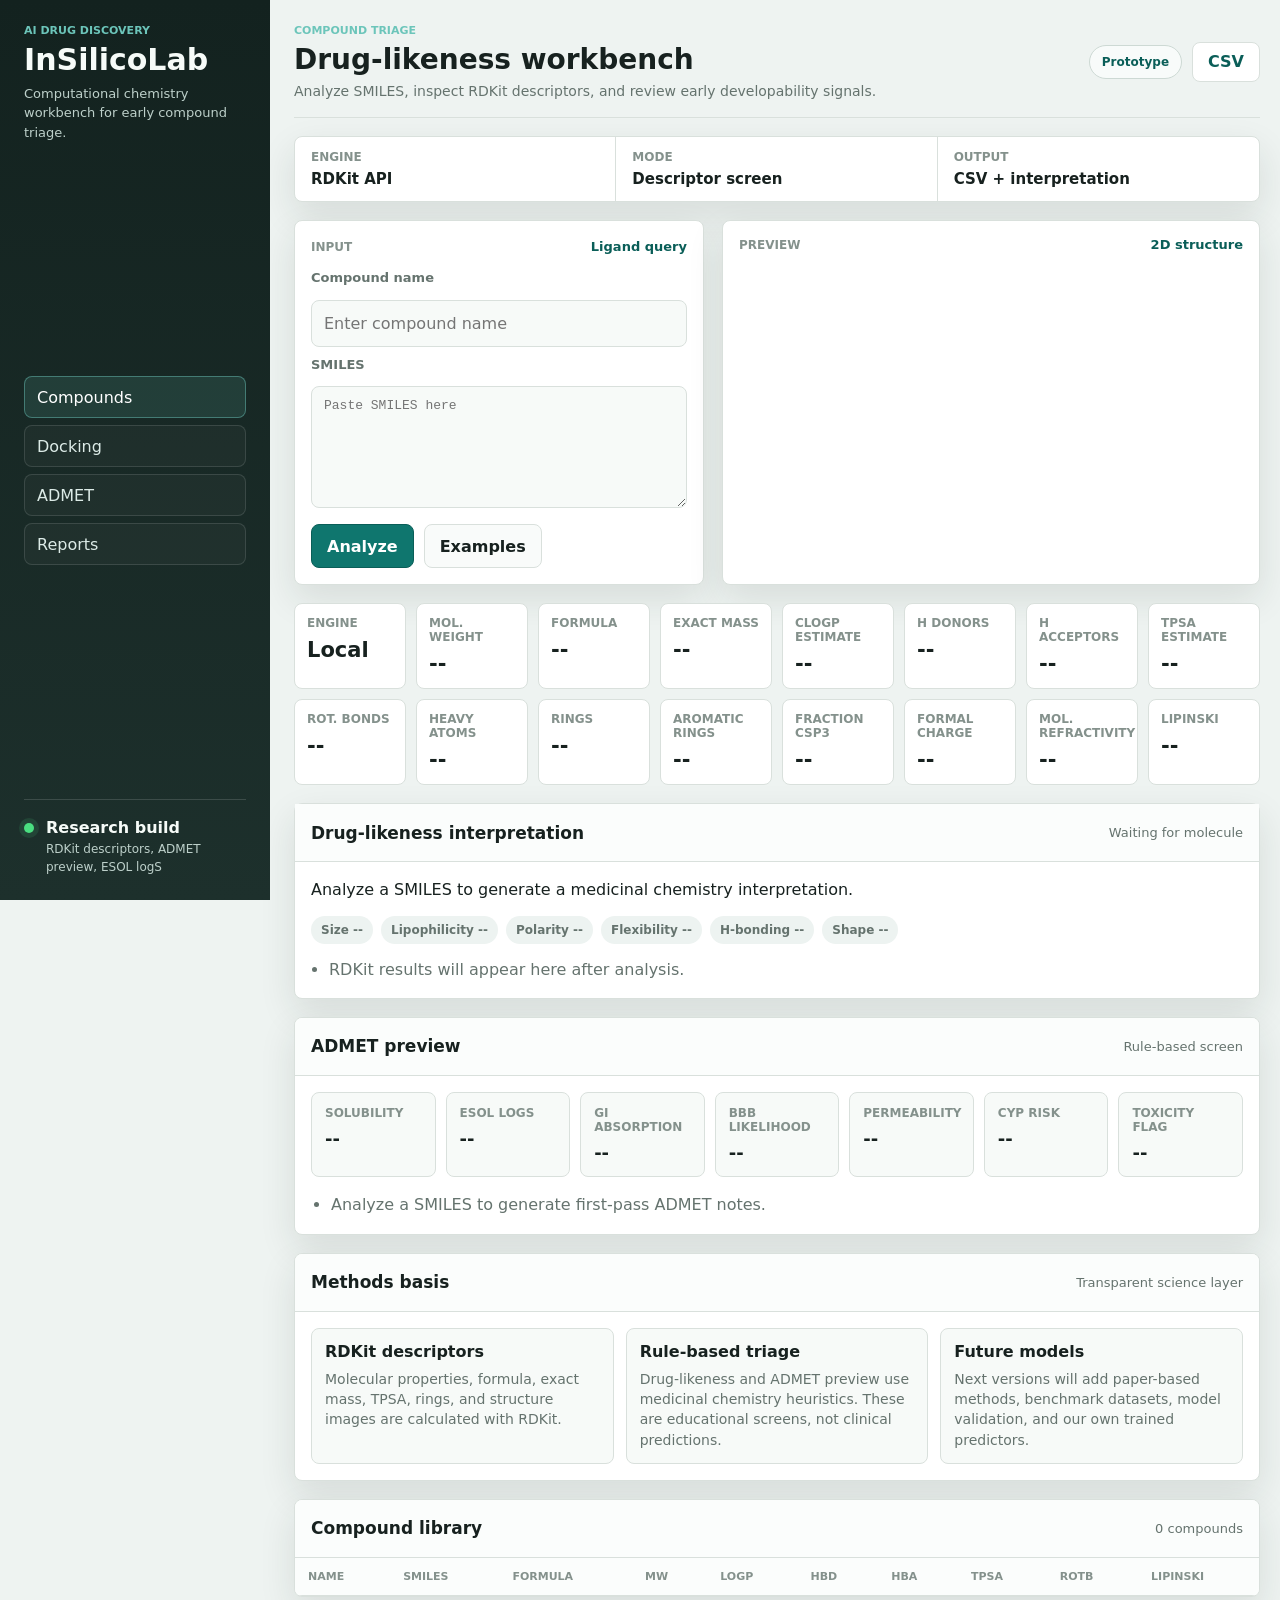
==== commit 6fed45b5: "Redesign InSilicoLab dashboard UI" ====
--- a/index.html
+++ b/index.html
@@ -3,161 +3,278 @@
   <head>
     <meta charset="UTF-8" />
     <meta name="viewport" content="width=device-width, initial-scale=1.0" />
-    <meta
-      name="description"
-      content="Aurenx Biosystems builds AI-native biotechnology platforms for drug discovery, omics, wet lab intelligence, and scientific automation."
-    />
-    <title>Aurenx Biosystems</title>
+    <title>InSilicoLab</title>
     <link rel="stylesheet" href="styles.css" />
   </head>
   <body>
-    <header class="site-header">
-      <a class="brand" href="#home" aria-label="Aurenx Biosystems home">
-        <span class="brand-mark" aria-hidden="true">
-          <img src="aurenx-logo.jpg" alt="" />
-        </span>
-        <span>
-          <strong>Aurenx Biosystems</strong>
-          <small>AI-native biotechnology ecosystem</small>
-        </span>
-      </a>
-
-      <nav class="nav-links" aria-label="Primary navigation">
-        <a href="#platforms">Platforms</a>
-        <a href="#research">Research</a>
-        <a href="#solutions">Solutions</a>
-        <a href="#contact">Contact</a>
-      </nav>
-    </header>
-
-    <main id="home">
-      <section class="hero" aria-labelledby="hero-title">
-        <canvas id="bioCanvas" aria-hidden="true"></canvas>
-        <div class="hero-shade" aria-hidden="true"></div>
-
-        <div class="hero-content">
-          <img class="hero-logo" src="aurenx-logo.jpg" alt="Aurenx Biosystems logo" />
-          <p class="eyebrow">Future of AI-driven drug discovery</p>
-          <h1 id="hero-title">Aurenx Biosystems</h1>
-          <p class="hero-subtitle">
-            Building the next generation of biotech intelligence through computational drug discovery,
-            wet lab innovation, scientific automation, and AI research systems.
-          </p>
-          <div class="hero-actions">
-            <a class="button primary" href="#platforms">Explore Platform</a>
-            <a class="button secondary" href="#contact">Request Demo</a>
-          </div>
+    <main class="app-shell">
+      <aside class="sidebar">
+        <div class="brand-block">
+          <p class="eyebrow">AI Drug Discovery</p>
+          <h1>InSilicoLab</h1>
+          <p class="brand-copy">Computational chemistry workbench for early compound triage.</p>
         </div>
 
-        <div class="hero-panel" aria-label="Aurenx platform snapshot">
-          <div class="signal-row">
-            <span>Available now</span>
-            <strong>2 platforms</strong>
-          </div>
-          <div class="pulse-list">
-            <a href="insilicolab.html">InsilicoLab</a>
-            <span>BioForge Labs soon</span>
-            <a href="manuscripta.html">ManuScripta</a>
-            <span>PharmaNexus soon</span>
-          </div>
-        </div>
-      </section>
-
-      <section id="platforms" class="section">
-        <div class="section-heading">
-          <p class="eyebrow">Our ecosystem</p>
-          <h2>Unified biotechnology infrastructure powered by artificial intelligence.</h2>
-        </div>
-
-        <div class="platform-grid">
-          <a class="platform-card available" href="insilicolab.html">
-            <span class="card-index">01</span>
-            <span class="status-badge live">Available</span>
-            <h3>InsilicoLab</h3>
-            <p>Computational drug discovery, docking, molecular simulations, and AI molecule generation.</p>
-          </a>
-          <a class="platform-card upcoming" href="upcoming.html?platform=bioforge">
-            <span class="card-index">02</span>
-            <span class="status-badge soon">Upcoming</span>
-            <h3>BioForge Labs</h3>
-            <p>Wet lab validation, assay development, and intelligent laboratory workflows.</p>
-          </a>
-          <a class="platform-card available" href="manuscripta.html">
-            <span class="card-index">03</span>
-            <span class="status-badge live">Available</span>
-            <h3>ManuScripta Scientific</h3>
-            <p>AI-assisted paper writing, regulatory documentation, and publication support.</p>
-          </a>
-          <a class="platform-card upcoming" href="upcoming.html?platform=pharmanexus">
-            <span class="card-index">04</span>
-            <span class="status-badge soon">Upcoming</span>
-            <h3>PharmaNexus</h3>
-            <p>Pharmacology analytics, PK/PD modeling, and translational research systems.</p>
-          </a>
-        </div>
-      </section>
-
-      <section id="research" class="research-band">
-        <div>
-          <p class="eyebrow">Research direction</p>
-          <h2>Redefining drug discovery through AI.</h2>
-        </div>
-        <p>
-          Aurenx Biosystems accelerates pharmaceutical innovation by combining artificial intelligence,
-          computational biology, wet lab intelligence, and scientific automation into a single research ecosystem.
-        </p>
-      </section>
-
-      <section id="solutions" class="section solutions-section">
-        <div class="section-heading">
-          <p class="eyebrow">Solutions</p>
-          <h2>From target insight to validated research output.</h2>
-        </div>
-
-        <div class="solution-layout">
-          <article>
-            <h3>AI discovery systems</h3>
-            <p>
-              Compound triage, structure analysis, virtual screening, descriptor pipelines, and future
-              model-assisted molecule design.
-            </p>
-          </article>
-          <article>
-            <h3>Biology data intelligence</h3>
-            <p>
-              Omics analysis, biomarker exploration, knowledge graphs, and research dashboards for faster
-              scientific decisions.
-            </p>
-          </article>
-          <article>
-            <h3>Scientific automation</h3>
-            <p>
-              Literature workflows, manuscript support, report generation, and documentation systems for
-              biotech teams.
-            </p>
-          </article>
-        </div>
+        <nav class="nav-list" aria-label="Workflow">
+          <button class="nav-item active" type="button" data-module="Compounds">Compounds</button>
+          <button class="nav-item" type="button" data-module="Docking">Docking</button>
+          <button class="nav-item" type="button" data-module="ADMET">ADMET</button>
+          <button class="nav-item" type="button" data-module="Reports">Reports</button>
+        </nav>
+
+        <section class="status-panel">
+          <span class="status-dot"></span>
+          <div>
+            <strong>Research build</strong>
+            <p>RDKit descriptors, ADMET preview, ESOL logS</p>
+          </div>
+        </section>
+      </aside>
+
+      <section class="workspace">
+        <header class="topbar">
+          <div>
+            <p class="eyebrow">Compound triage</p>
+            <h2>Drug-likeness workbench</h2>
+            <p class="topbar-copy">Analyze SMILES, inspect RDKit descriptors, and review early developability signals.</p>
+          </div>
+          <div class="topbar-actions">
+            <span class="product-chip">Prototype</span>
+            <button id="exportCsv" class="icon-button" type="button" title="Export CSV" aria-label="Export CSV">
+              <span>CSV</span>
+            </button>
+          </div>
+        </header>
+
+        <section class="status-strip" aria-label="Platform status">
+          <div>
+            <span>Engine</span>
+            <strong>RDKit API</strong>
+          </div>
+          <div>
+            <span>Mode</span>
+            <strong>Descriptor screen</strong>
+          </div>
+          <div>
+            <span>Output</span>
+            <strong>CSV + interpretation</strong>
+          </div>
+        </section>
+
+        <section class="input-band">
+          <form id="compoundForm" class="compound-form">
+            <div class="panel-kicker">
+              <span>Input</span>
+              <strong>Ligand query</strong>
+            </div>
+            <label for="compoundName">Compound name</label>
+            <input id="compoundName" name="compoundName" type="text" placeholder="Enter compound name" autocomplete="off" />
+
+            <label for="smilesInput">SMILES</label>
+            <textarea id="smilesInput" name="smilesInput" placeholder="Paste SMILES here" required></textarea>
+
+            <div class="form-actions">
+              <button class="primary-button" type="submit">Analyze</button>
+              <button id="loadExamples" class="secondary-button" type="button">Examples</button>
+            </div>
+          </form>
+
+          <div class="molecule-panel" aria-label="Molecule preview">
+            <div class="panel-kicker">
+              <span>Preview</span>
+              <strong>2D structure</strong>
+            </div>
+            <img id="moleculeImage" alt="RDKit molecule structure" hidden />
+            <canvas id="moleculeCanvas" width="420" height="260"></canvas>
+          </div>
+        </section>
+
+        <section class="metrics-grid" aria-label="Calculated properties">
+          <article class="metric">
+            <span>Engine</span>
+            <strong id="engineValue">Local</strong>
+          </article>
+          <article class="metric">
+            <span>Mol. weight</span>
+            <strong id="mwValue">--</strong>
+          </article>
+          <article class="metric">
+            <span>Formula</span>
+            <strong id="formulaValue">--</strong>
+          </article>
+          <article class="metric">
+            <span>Exact mass</span>
+            <strong id="exactMassValue">--</strong>
+          </article>
+          <article class="metric">
+            <span>cLogP estimate</span>
+            <strong id="logpValue">--</strong>
+          </article>
+          <article class="metric">
+            <span>H donors</span>
+            <strong id="hbdValue">--</strong>
+          </article>
+          <article class="metric">
+            <span>H acceptors</span>
+            <strong id="hbaValue">--</strong>
+          </article>
+          <article class="metric">
+            <span>TPSA estimate</span>
+            <strong id="tpsaValue">--</strong>
+          </article>
+          <article class="metric">
+            <span>Rot. bonds</span>
+            <strong id="rotatableValue">--</strong>
+          </article>
+          <article class="metric">
+            <span>Heavy atoms</span>
+            <strong id="heavyAtomsValue">--</strong>
+          </article>
+          <article class="metric">
+            <span>Rings</span>
+            <strong id="ringsValue">--</strong>
+          </article>
+          <article class="metric">
+            <span>Aromatic rings</span>
+            <strong id="aromaticRingsValue">--</strong>
+          </article>
+          <article class="metric">
+            <span>Fraction Csp3</span>
+            <strong id="fractionCsp3Value">--</strong>
+          </article>
+          <article class="metric">
+            <span>Formal charge</span>
+            <strong id="chargeValue">--</strong>
+          </article>
+          <article class="metric">
+            <span>Mol. refractivity</span>
+            <strong id="mrValue">--</strong>
+          </article>
+          <article class="metric">
+            <span>Lipinski</span>
+            <strong id="lipinskiValue">--</strong>
+          </article>
+        </section>
+
+        <section class="interpretation-section" aria-label="Drug-likeness interpretation">
+          <div class="section-heading">
+            <h3>Drug-likeness interpretation</h3>
+            <p id="overallValue">Waiting for molecule</p>
+          </div>
+          <div class="interpretation-body">
+            <p id="summaryValue">Analyze a SMILES to generate a medicinal chemistry interpretation.</p>
+            <div class="risk-grid">
+              <span id="sizeRisk" class="risk-chip">Size --</span>
+              <span id="lipophilicityRisk" class="risk-chip">Lipophilicity --</span>
+              <span id="polarityRisk" class="risk-chip">Polarity --</span>
+              <span id="flexibilityRisk" class="risk-chip">Flexibility --</span>
+              <span id="hbondRisk" class="risk-chip">H-bonding --</span>
+              <span id="shapeRisk" class="risk-chip">Shape --</span>
+            </div>
+            <ul id="suggestionList" class="suggestion-list">
+              <li>RDKit results will appear here after analysis.</li>
+            </ul>
+          </div>
+        </section>
+
+        <section class="admet-section" aria-label="ADMET preview">
+          <div class="section-heading">
+            <h3>ADMET preview</h3>
+            <p>Rule-based screen</p>
+          </div>
+          <div class="admet-grid">
+            <article class="admet-item">
+              <span>Solubility</span>
+              <strong id="solubilityValue">--</strong>
+            </article>
+            <article class="admet-item">
+              <span>ESOL logS</span>
+              <strong id="esolValue">--</strong>
+            </article>
+            <article class="admet-item">
+              <span>GI absorption</span>
+              <strong id="giValue">--</strong>
+            </article>
+            <article class="admet-item">
+              <span>BBB likelihood</span>
+              <strong id="bbbValue">--</strong>
+            </article>
+            <article class="admet-item">
+              <span>Permeability</span>
+              <strong id="permeabilityValue">--</strong>
+            </article>
+            <article class="admet-item">
+              <span>CYP risk</span>
+              <strong id="cypValue">--</strong>
+            </article>
+            <article class="admet-item">
+              <span>Toxicity flag</span>
+              <strong id="toxValue">--</strong>
+            </article>
+          </div>
+          <ul id="admetNotes" class="suggestion-list admet-notes">
+            <li>Analyze a SMILES to generate first-pass ADMET notes.</li>
+          </ul>
+        </section>
+
+        <section class="methods-section" aria-label="Methods and research basis">
+          <div class="section-heading">
+            <h3>Methods basis</h3>
+            <p>Transparent science layer</p>
+          </div>
+          <div class="methods-grid">
+            <article class="method-item">
+              <strong>RDKit descriptors</strong>
+              <p>Molecular properties, formula, exact mass, TPSA, rings, and structure images are calculated with RDKit.</p>
+            </article>
+            <article class="method-item">
+              <strong>Rule-based triage</strong>
+              <p>Drug-likeness and ADMET preview use medicinal chemistry heuristics. These are educational screens, not clinical predictions.</p>
+            </article>
+            <article class="method-item">
+              <strong>Future models</strong>
+              <p>Next versions will add paper-based methods, benchmark datasets, model validation, and our own trained predictors.</p>
+            </article>
+          </div>
+        </section>
+
+        <section class="results-section">
+          <div class="section-heading">
+            <h3>Compound library</h3>
+            <p id="libraryCount">0 compounds</p>
+          </div>
+          <div class="table-wrap">
+            <table>
+              <thead>
+                <tr>
+                  <th>Name</th>
+                  <th>SMILES</th>
+                  <th>Formula</th>
+                  <th>MW</th>
+                  <th>LogP</th>
+                  <th>HBD</th>
+                  <th>HBA</th>
+                  <th>TPSA</th>
+                  <th>RotB</th>
+                  <th>Lipinski</th>
+                </tr>
+              </thead>
+              <tbody id="compoundTable"></tbody>
+            </table>
+          </div>
+        </section>
       </section>
     </main>
 
-    <footer id="contact" class="site-footer">
-      <div>
-        <h2>Aurenx Biosystems</h2>
-        <p>Accelerating intelligent drug discovery through integrated AI-native biotechnology platforms.</p>
-        <div class="footer-links">
-          <a href="privacy.html">Privacy</a>
-          <a href="terms.html">Terms</a>
+    <div id="moduleModal" class="modal-overlay" hidden>
+      <section class="modal" role="dialog" aria-modal="true" aria-labelledby="moduleTitle">
+        <div class="section-heading">
+          <h3 id="moduleTitle">Coming soon</h3>
+          <button id="closeModal" class="icon-button" type="button" aria-label="Close">X</button>
         </div>
-      </div>
-      <address>
-        <span>Website</span>
-        <a href="https://www.aurenxbio.com">www.aurenxbio.com</a>
-        <span>Email</span>
-        <a href="mailto:omkaryadavsk04@gmail.com">omkaryadavsk04@gmail.com</a>
-        <span>Phone</span>
-        <a href="tel:+917795629905">+91 77956 29905</a>
-      </address>
-    </footer>
+        <p id="moduleMessage"></p>
+      </section>
+    </div>
 
     <script src="app.js"></script>
   </body>
--- a/styles.css
+++ b/styles.css
@@ -1,16 +1,21 @@
 :root {
-  color-scheme: dark;
-  --bg: #050607;
-  --ink: #f7fbff;
-  --muted: #a6b3bd;
-  --line: rgba(255, 255, 255, 0.14);
-  --panel: rgba(255, 255, 255, 0.07);
-  --panel-strong: rgba(255, 255, 255, 0.11);
-  --cyan: #39d7ec;
-  --blue: #2866e8;
-  --green: #58d68d;
-  --amber: #f4b860;
-  --black: #050607;
+  color-scheme: light;
+  --ink: #17211f;
+  --muted: #65736e;
+  --subtle: #84918c;
+  --line: #d9e0dc;
+  --panel: #ffffff;
+  --panel-soft: #f7faf8;
+  --page: #eef3f1;
+  --sidebar: #13221f;
+  --sidebar-2: #1d302c;
+  --teal: #0f766e;
+  --teal-strong: #0a5e58;
+  --blue: #315f9e;
+  --amber: #b7791f;
+  --green: #15803d;
+  --red: #b42318;
+  --shadow: 0 14px 36px rgba(28, 42, 38, 0.11);
   font-family:
     Inter, ui-sans-serif, system-ui, -apple-system, BlinkMacSystemFont, "Segoe UI",
     sans-serif;
@@ -20,154 +25,21 @@
   box-sizing: border-box;
 }
 
-html {
-  scroll-behavior: smooth;
-}
-
 body {
   margin: 0;
   min-height: 100vh;
-  background: var(--bg);
+  background: var(--page);
   color: var(--ink);
 }
 
-a {
-  color: inherit;
-  text-decoration: none;
-}
-
-.site-header {
-  position: fixed;
-  z-index: 10;
-  top: 0;
-  left: 0;
-  right: 0;
-  display: flex;
-  align-items: center;
-  justify-content: space-between;
-  gap: 24px;
-  min-height: 84px;
-  padding: 18px clamp(18px, 4vw, 54px);
-  border-bottom: 1px solid var(--line);
-  background: rgba(5, 6, 7, 0.78);
-  backdrop-filter: blur(18px);
-}
-
-.brand {
-  display: inline-flex;
-  align-items: center;
-  gap: 14px;
-  min-width: 0;
-}
-
-.brand-mark {
-  display: grid;
-  flex: 0 0 auto;
-  width: 58px;
-  height: 48px;
-  place-items: center;
-  border: 1px solid rgba(57, 215, 236, 0.38);
-  border-radius: 8px;
-  background: rgba(1, 10, 14, 0.9);
-  box-shadow: 0 18px 48px rgba(57, 215, 236, 0.16);
-  overflow: hidden;
-}
-
-.brand-mark img {
-  width: 100%;
-  height: 100%;
-  object-fit: cover;
-  object-position: 19% center;
-  transform: scale(1.72);
-}
-
-.brand strong,
-.brand small {
-  display: block;
-}
-
-.brand strong {
-  font-size: 20px;
-  letter-spacing: 0;
-}
-
-.brand small {
-  margin-top: 3px;
-  color: var(--cyan);
-  font-size: 12px;
-  font-weight: 700;
-  text-transform: uppercase;
-}
-
-.nav-links {
-  display: flex;
-  align-items: center;
-  gap: clamp(16px, 3vw, 34px);
-  color: #d6dee5;
-  font-size: 14px;
-  font-weight: 700;
-}
-
-.nav-links a {
-  transition:
-    color 180ms ease,
-    transform 180ms ease;
-}
-
-.nav-links a:hover {
-  color: var(--cyan);
-  transform: translateY(-1px);
-}
-
-.hero {
-  position: relative;
-  display: grid;
-  min-height: 100vh;
-  align-items: end;
-  overflow: hidden;
-  padding: 132px clamp(18px, 4vw, 54px) 58px;
-}
-
-#bioCanvas,
-.hero-shade {
-  position: absolute;
-  inset: 0;
-}
-
-#bioCanvas {
-  width: 100%;
-  height: 100%;
-}
-
-.hero-shade {
-  background:
-    linear-gradient(90deg, rgba(5, 6, 7, 0.94), rgba(5, 6, 7, 0.66) 48%, rgba(5, 6, 7, 0.42)),
-    linear-gradient(0deg, rgba(5, 6, 7, 0.96), rgba(5, 6, 7, 0.1) 42%, rgba(5, 6, 7, 0.75));
-}
-
-.hero-content {
-  position: relative;
-  z-index: 1;
-  width: min(960px, 100%);
-}
-
-.hero-logo {
-  display: block;
-  width: min(620px, 92vw);
-  height: auto;
-  margin: 0 0 30px;
-  border: 1px solid rgba(57, 215, 236, 0.22);
-  border-radius: 8px;
-  box-shadow: 0 24px 90px rgba(57, 215, 236, 0.18);
-}
-
-.eyebrow {
-  margin: 0 0 14px;
-  color: var(--cyan);
-  font-size: 12px;
-  font-weight: 900;
-  letter-spacing: 0;
-  text-transform: uppercase;
+button,
+input,
+textarea {
+  font: inherit;
+}
+
+button {
+  touch-action: manipulation;
 }
 
 h1,
@@ -178,394 +50,613 @@
 }
 
 h1 {
-  max-width: 900px;
-  margin-bottom: 18px;
-  font-size: clamp(54px, 9vw, 118px);
-  line-height: 0.92;
+  margin-bottom: 8px;
+  font-size: 30px;
+  line-height: 1.05;
+}
+
+h2 {
+  margin-bottom: 7px;
+  font-size: 28px;
+  line-height: 1.15;
+}
+
+h3 {
+  margin-bottom: 0;
+  font-size: 17px;
+}
+
+.app-shell {
+  display: grid;
+  grid-template-columns: 270px minmax(0, 1fr);
+  min-height: 100vh;
+}
+
+.sidebar {
+  position: sticky;
+  top: 0;
+  display: flex;
+  flex-direction: column;
+  justify-content: space-between;
+  gap: 28px;
+  height: 100vh;
+  padding: 24px;
+  background: linear-gradient(180deg, var(--sidebar), var(--sidebar-2));
+  color: #f6fbf8;
+}
+
+.brand-copy {
+  margin: 0;
+  color: #bdd0ca;
+  font-size: 13px;
+  line-height: 1.5;
+}
+
+.eyebrow {
+  margin: 0 0 7px;
+  color: #6cc5ba;
+  font-size: 11px;
+  font-weight: 800;
   letter-spacing: 0;
-}
-
-.hero-subtitle {
-  max-width: 730px;
-  margin-bottom: 30px;
-  color: #d2dbe1;
-  font-size: clamp(18px, 2.2vw, 24px);
+  text-transform: uppercase;
+}
+
+.nav-list {
+  display: grid;
+  gap: 7px;
+}
+
+.nav-item {
+  width: 100%;
+  min-height: 42px;
+  border: 1px solid rgba(255, 255, 255, 0.12);
+  border-radius: 8px;
+  padding: 0 12px;
+  background: rgba(255, 255, 255, 0.03);
+  color: #dcebe7;
+  text-align: left;
+  cursor: pointer;
+}
+
+.nav-item.active,
+.nav-item:hover {
+  background: rgba(108, 197, 186, 0.14);
+  border-color: rgba(108, 197, 186, 0.46);
+  color: #ffffff;
+}
+
+.status-panel {
+  display: flex;
+  gap: 12px;
+  align-items: flex-start;
+  border-top: 1px solid rgba(255, 255, 255, 0.14);
+  padding-top: 18px;
+}
+
+.status-panel p {
+  margin: 4px 0 0;
+  color: #bdd0ca;
+  font-size: 12px;
   line-height: 1.45;
 }
 
-.hero-actions {
-  display: flex;
-  flex-wrap: wrap;
-  gap: 14px;
-}
-
-.button {
-  display: inline-flex;
-  min-height: 48px;
-  align-items: center;
-  justify-content: center;
-  border-radius: 8px;
-  padding: 0 20px;
-  font-weight: 900;
-  transition:
-    background 180ms ease,
-    border-color 180ms ease,
-    color 180ms ease,
-    transform 180ms ease;
-}
-
-.button:hover {
-  transform: translateY(-2px);
-}
-
-.button.primary {
-  background: var(--cyan);
-  color: #021113;
-}
-
-.button.secondary {
-  border: 1px solid var(--line);
-  background: rgba(255, 255, 255, 0.05);
-  color: var(--ink);
-}
-
-.button.secondary:hover {
-  border-color: var(--cyan);
-  color: var(--cyan);
-}
-
-.hero-panel {
-  position: absolute;
-  z-index: 1;
-  right: clamp(18px, 4vw, 54px);
-  bottom: 58px;
-  width: min(360px, calc(100% - 36px));
-  border: 1px solid rgba(255, 255, 255, 0.16);
-  border-radius: 8px;
-  padding: 18px;
-  background: rgba(255, 255, 255, 0.08);
-  backdrop-filter: blur(20px);
-  box-shadow: 0 30px 80px rgba(0, 0, 0, 0.35);
-}
-
-.signal-row {
+.status-dot {
+  flex: 0 0 auto;
+  width: 10px;
+  height: 10px;
+  margin-top: 5px;
+  border-radius: 999px;
+  background: #4ade80;
+  box-shadow: 0 0 0 5px rgba(74, 222, 128, 0.12);
+}
+
+.workspace {
+  display: grid;
+  gap: 18px;
+  align-content: start;
+  padding: 24px;
+}
+
+.topbar,
+.section-heading {
   display: flex;
   align-items: center;
   justify-content: space-between;
   gap: 18px;
-  margin-bottom: 16px;
+}
+
+.topbar {
+  min-height: 82px;
+  border-bottom: 1px solid var(--line);
+  padding-bottom: 18px;
+}
+
+.topbar-copy {
+  margin: 0;
+  color: var(--muted);
+  font-size: 14px;
+}
+
+.topbar-actions {
+  display: flex;
+  align-items: center;
+  gap: 10px;
+}
+
+.product-chip {
+  display: inline-flex;
+  align-items: center;
+  min-height: 34px;
+  border: 1px solid #cdd9d4;
+  border-radius: 999px;
+  padding: 0 12px;
+  background: #f8fbfa;
+  color: var(--teal-strong);
+  font-size: 12px;
+  font-weight: 800;
+}
+
+.icon-button,
+.primary-button,
+.secondary-button {
+  min-height: 40px;
+  border-radius: 8px;
+  padding: 0 15px;
+  cursor: pointer;
+}
+
+.icon-button {
+  min-width: 50px;
+  border: 1px solid var(--line);
+  background: var(--panel);
+  color: var(--teal-strong);
+  font-weight: 800;
+}
+
+.primary-button {
+  border: 1px solid var(--teal-strong);
+  background: var(--teal);
+  color: #fff;
+  font-weight: 800;
+}
+
+.primary-button:hover {
+  background: var(--teal-strong);
+}
+
+.secondary-button {
+  border: 1px solid var(--line);
+  background: #f9fbfa;
+  color: var(--ink);
+  font-weight: 800;
+}
+
+.status-strip {
+  display: grid;
+  grid-template-columns: repeat(3, minmax(0, 1fr));
+  border: 1px solid var(--line);
+  border-radius: 8px;
+  background: var(--panel);
+  box-shadow: var(--shadow);
+  overflow: hidden;
+}
+
+.status-strip div {
+  min-height: 64px;
+  padding: 13px 16px;
+  border-right: 1px solid var(--line);
+}
+
+.status-strip div:last-child {
+  border-right: 0;
+}
+
+.status-strip span,
+.panel-kicker span,
+.metric span,
+.admet-item span {
+  display: block;
+  color: var(--subtle);
+  font-size: 12px;
+  font-weight: 800;
+  text-transform: uppercase;
+}
+
+.status-strip strong {
+  display: block;
+  margin-top: 6px;
+  font-size: 15px;
+}
+
+.input-band {
+  display: grid;
+  grid-template-columns: minmax(300px, 410px) minmax(340px, 1fr);
+  gap: 18px;
+  align-items: stretch;
+}
+
+.compound-form,
+.molecule-panel,
+.interpretation-section,
+.admet-section,
+.methods-section,
+.results-section {
+  border: 1px solid var(--line);
+  border-radius: 8px;
+  background: var(--panel);
+  box-shadow: var(--shadow);
+}
+
+.compound-form {
+  display: grid;
+  gap: 10px;
+  padding: 16px;
+}
+
+.panel-kicker {
+  display: flex;
+  align-items: center;
+  justify-content: space-between;
+  gap: 12px;
+  margin-bottom: 4px;
+}
+
+.panel-kicker strong {
+  color: var(--teal-strong);
+  font-size: 13px;
+}
+
+label {
   color: var(--muted);
   font-size: 13px;
   font-weight: 800;
 }
 
-.signal-row strong {
-  color: var(--green);
-}
-
-.pulse-list {
-  display: grid;
-  grid-template-columns: repeat(2, minmax(0, 1fr));
-  gap: 8px;
-}
-
-.pulse-list span,
-.pulse-list a {
-  border: 1px solid rgba(255, 255, 255, 0.12);
-  border-radius: 8px;
-  padding: 10px;
-  background: rgba(0, 0, 0, 0.24);
-  color: #d9eef1;
+input,
+textarea {
+  width: 100%;
+  border: 1px solid var(--line);
+  border-radius: 8px;
+  padding: 11px 12px;
+  color: var(--ink);
+  background: var(--panel-soft);
+  outline: none;
+}
+
+input:focus,
+textarea:focus {
+  border-color: #78bdb5;
+  box-shadow: 0 0 0 3px rgba(15, 118, 110, 0.12);
+}
+
+textarea {
+  min-height: 118px;
+  resize: vertical;
+  font-family: "Cascadia Code", Consolas, monospace;
   font-size: 13px;
-  font-weight: 800;
-}
-
-.pulse-list a {
-  border-color: rgba(88, 214, 141, 0.38);
-  color: #e5fff0;
-}
-
-.section {
-  padding: 92px clamp(18px, 4vw, 54px);
-  border-top: 1px solid var(--line);
+}
+
+.form-actions {
+  display: flex;
+  gap: 10px;
+  flex-wrap: wrap;
+  margin-top: 6px;
+}
+
+.molecule-panel {
+  display: grid;
+  min-height: 274px;
+  padding: 16px;
+  place-items: center;
+  overflow: hidden;
+}
+
+.molecule-panel .panel-kicker {
+  width: 100%;
+}
+
+#moleculeCanvas {
+  width: min(100%, 520px);
+  height: auto;
+}
+
+#moleculeImage {
+  width: min(100%, 520px);
+  height: auto;
+  max-height: 320px;
+  object-fit: contain;
+}
+
+.metrics-grid {
+  display: grid;
+  grid-template-columns: repeat(8, minmax(112px, 1fr));
+  gap: 10px;
+}
+
+.metric {
+  min-height: 82px;
+  border: 1px solid var(--line);
+  border-radius: 8px;
+  padding: 12px;
+  background: var(--panel);
+}
+
+.metric span {
+  margin-bottom: 9px;
+}
+
+.metric strong {
+  font-size: 21px;
+  line-height: 1.1;
+  overflow-wrap: anywhere;
 }
 
 .section-heading {
-  display: grid;
-  gap: 10px;
-  width: min(850px, 100%);
-  margin-bottom: 42px;
-}
-
-.section-heading h2,
-.research-band h2,
-.site-footer h2 {
-  margin-bottom: 0;
-  font-size: clamp(34px, 5vw, 58px);
-  line-height: 1;
-  letter-spacing: 0;
-}
-
-.platform-grid {
-  display: grid;
-  grid-template-columns: repeat(4, minmax(0, 1fr));
+  min-height: 58px;
+  padding: 15px 16px;
+  border-bottom: 1px solid var(--line);
+  background: #fbfdfc;
+}
+
+.section-heading p {
+  margin: 0;
+  color: var(--muted);
+  font-size: 13px;
+}
+
+.interpretation-body {
+  display: grid;
   gap: 14px;
-}
-
-.platform-card,
-.solution-layout article {
-  min-height: 240px;
-  border: 1px solid var(--line);
-  border-radius: 8px;
-  padding: 24px;
-  background: var(--panel);
-  transition:
-    border-color 180ms ease,
-    background 180ms ease,
-    transform 180ms ease;
-}
-
-.platform-card:hover,
-.solution-layout article:hover {
-  border-color: rgba(57, 215, 236, 0.65);
-  background: var(--panel-strong);
-  transform: translateY(-4px);
-}
-
-.platform-card {
-  position: relative;
-  display: block;
-}
-
-.platform-card.upcoming {
-  opacity: 0.72;
-}
-
-.status-badge {
-  position: absolute;
-  top: 20px;
-  right: 20px;
-  border: 1px solid var(--line);
-  border-radius: 999px;
-  padding: 5px 9px;
-  font-size: 11px;
-  font-weight: 900;
-  text-transform: uppercase;
-}
-
-.status-badge.live {
-  border-color: rgba(88, 214, 141, 0.38);
-  color: var(--green);
-}
-
-.status-badge.soon {
-  color: var(--amber);
-}
-
-.card-index {
-  display: block;
-  margin-bottom: 54px;
-  color: var(--amber);
-  font-size: 13px;
-  font-weight: 900;
-}
-
-.platform-card h3,
-.solution-layout h3 {
-  margin-bottom: 12px;
-  color: #dffbff;
-  font-size: 23px;
-}
-
-.platform-card p,
-.solution-layout p,
-.research-band p,
-.site-footer p {
-  margin-bottom: 0;
-  color: var(--muted);
-  line-height: 1.62;
-}
-
-.research-band {
-  display: grid;
-  grid-template-columns: minmax(260px, 0.9fr) minmax(320px, 1fr);
-  gap: clamp(28px, 7vw, 96px);
-  align-items: center;
-  padding: 110px clamp(18px, 4vw, 54px);
-  border-top: 1px solid var(--line);
-  background:
-    linear-gradient(120deg, rgba(57, 215, 236, 0.08), transparent 32%),
-    linear-gradient(300deg, rgba(244, 184, 96, 0.07), transparent 42%),
-    #07090a;
-}
-
-.research-band p {
-  font-size: clamp(18px, 2vw, 24px);
-}
-
-.solutions-section {
-  background: #07090a;
-}
-
-.solution-layout {
-  display: grid;
-  grid-template-columns: repeat(3, minmax(0, 1fr));
-  gap: 14px;
-}
-
-.site-footer {
-  display: grid;
-  grid-template-columns: minmax(280px, 1fr) auto;
-  gap: 32px;
-  padding: 64px clamp(18px, 4vw, 54px);
-  border-top: 1px solid var(--line);
-}
-
-.site-footer h2 {
-  margin-bottom: 14px;
-}
-
-address {
-  display: grid;
-  gap: 8px;
-  color: var(--cyan);
-  font-style: normal;
-  font-weight: 800;
-}
-
-address span {
-  margin-top: 8px;
-  color: #7e8d97;
-  font-size: 12px;
-  text-transform: uppercase;
-}
-
-.footer-links {
+  padding: 16px;
+}
+
+.interpretation-body p {
+  margin: 0;
+  color: var(--ink);
+  line-height: 1.5;
+}
+
+.risk-grid {
   display: flex;
   flex-wrap: wrap;
-  gap: 14px;
-  margin-top: 18px;
-  color: var(--cyan);
-  font-weight: 800;
-}
-
-.product-hero {
-  min-height: auto;
-  padding-bottom: 92px;
-}
-
-.product-main {
-  padding-top: 84px;
-}
-
-.product-panel {
-  position: relative;
-  z-index: 1;
-  width: min(760px, 100%);
-  border: 1px solid var(--line);
-  border-radius: 8px;
-  padding: clamp(20px, 4vw, 34px);
-  background: rgba(255, 255, 255, 0.08);
-  backdrop-filter: blur(20px);
-}
-
-.product-panel h2 {
-  margin-bottom: 14px;
-  font-size: clamp(32px, 6vw, 64px);
-  line-height: 1;
-}
-
-.product-panel p {
+  gap: 8px;
+}
+
+.risk-chip {
+  border-radius: 999px;
+  padding: 7px 10px;
+  background: #edf3f1;
   color: var(--muted);
-  line-height: 1.6;
-}
-
-.feature-list {
-  display: grid;
+  font-size: 12px;
+  font-weight: 800;
+}
+
+.risk-chip.good {
+  background: #dcfce7;
+  color: var(--green);
+}
+
+.risk-chip.moderate {
+  background: #fff4db;
+  color: var(--amber);
+}
+
+.risk-chip.risk {
+  background: #fee4e2;
+  color: var(--red);
+}
+
+.suggestion-list {
+  display: grid;
+  gap: 8px;
+  margin: 0;
+  padding-left: 18px;
+  color: var(--muted);
+  line-height: 1.45;
+}
+
+.admet-section,
+.methods-section,
+.results-section {
+  overflow: hidden;
+}
+
+.admet-grid {
+  display: grid;
+  grid-template-columns: repeat(7, minmax(118px, 1fr));
+  gap: 10px;
+  padding: 16px;
+}
+
+.admet-item,
+.method-item {
+  border: 1px solid var(--line);
+  border-radius: 8px;
+  padding: 13px;
+  background: var(--panel-soft);
+}
+
+.admet-item span {
+  margin-bottom: 8px;
+}
+
+.admet-item strong {
+  font-size: 18px;
+}
+
+.admet-notes {
+  padding: 0 18px 18px 36px;
+}
+
+.methods-grid {
+  display: grid;
+  grid-template-columns: repeat(3, minmax(180px, 1fr));
   gap: 12px;
-  margin: 24px 0 0;
-  padding: 0;
-  list-style: none;
-}
-
-.feature-list li {
-  border: 1px solid var(--line);
-  border-radius: 8px;
-  padding: 14px;
-  background: rgba(0, 0, 0, 0.18);
-  color: #d6eef1;
-  font-weight: 750;
-}
-
-@media (max-width: 1040px) {
-  .hero {
-    align-items: center;
-    padding-bottom: 240px;
-  }
-
-  .platform-grid,
-  .solution-layout {
+  padding: 16px;
+}
+
+.method-item strong {
+  display: block;
+  margin-bottom: 8px;
+}
+
+.method-item p {
+  margin: 0;
+  color: var(--muted);
+  font-size: 14px;
+  line-height: 1.45;
+}
+
+.table-wrap {
+  overflow-x: auto;
+}
+
+table {
+  width: 100%;
+  border-collapse: collapse;
+  min-width: 900px;
+}
+
+th,
+td {
+  border-bottom: 1px solid var(--line);
+  padding: 12px 13px;
+  text-align: left;
+  vertical-align: top;
+}
+
+th {
+  color: var(--subtle);
+  background: #fbfdfc;
+  font-size: 11px;
+  text-transform: uppercase;
+}
+
+td {
+  font-size: 14px;
+}
+
+.smiles-cell {
+  max-width: 330px;
+  font-family: "Cascadia Code", Consolas, monospace;
+  overflow-wrap: anywhere;
+}
+
+.badge {
+  display: inline-flex;
+  align-items: center;
+  min-height: 24px;
+  border-radius: 999px;
+  padding: 0 9px;
+  font-size: 12px;
+  font-weight: 800;
+}
+
+.badge.good {
+  background: #dcfce7;
+  color: var(--green);
+}
+
+.badge.warn {
+  background: #fff4db;
+  color: var(--amber);
+}
+
+.badge.bad {
+  background: #fee4e2;
+  color: var(--red);
+}
+
+.modal-overlay {
+  position: fixed;
+  inset: 0;
+  display: grid;
+  place-items: center;
+  padding: 18px;
+  background: rgba(19, 34, 31, 0.48);
+}
+
+.modal-overlay[hidden] {
+  display: none;
+}
+
+.modal {
+  width: min(520px, 100%);
+  border: 1px solid var(--line);
+  border-radius: 8px;
+  background: var(--panel);
+  box-shadow: var(--shadow);
+}
+
+.modal p {
+  margin: 0;
+  padding: 18px;
+  color: var(--muted);
+  line-height: 1.5;
+}
+
+@media (max-width: 1180px) {
+  .app-shell {
+    grid-template-columns: 1fr;
+  }
+
+  .sidebar {
+    position: static;
+    height: auto;
+  }
+
+  .input-band {
+    grid-template-columns: 1fr;
+  }
+
+  .metrics-grid,
+  .admet-grid {
+    grid-template-columns: repeat(4, minmax(0, 1fr));
+  }
+}
+
+@media (max-width: 760px) {
+  .workspace,
+  .sidebar {
+    padding: 16px;
+  }
+
+  .topbar,
+  .section-heading {
+    align-items: flex-start;
+  }
+
+  .status-strip,
+  .methods-grid {
+    grid-template-columns: 1fr;
+  }
+
+  .status-strip div {
+    border-right: 0;
+    border-bottom: 1px solid var(--line);
+  }
+
+  .status-strip div:last-child {
+    border-bottom: 0;
+  }
+
+  .metrics-grid,
+  .admet-grid {
     grid-template-columns: repeat(2, minmax(0, 1fr));
   }
-
-  .research-band,
-  .site-footer {
+}
+
+@media (max-width: 520px) {
+  .topbar {
+    display: grid;
+  }
+
+  .topbar-actions {
+    justify-content: space-between;
+  }
+
+  .metrics-grid,
+  .admet-grid {
     grid-template-columns: 1fr;
   }
 }
-
-@media (max-width: 720px) {
-  .site-header {
-    position: sticky;
-    align-items: flex-start;
-    flex-direction: column;
-    min-height: auto;
-  }
-
-  .nav-links {
-    width: 100%;
-    display: grid;
-    grid-template-columns: repeat(4, auto);
-    gap: 14px;
-    justify-content: start;
-    overflow: visible;
-    font-size: 13px;
-  }
-
-  .brand small {
-    font-size: 11px;
-  }
-
-  .hero {
-    min-height: calc(100vh - 114px);
-    padding-top: 68px;
-    padding-bottom: 54px;
-  }
-
-  .hero-actions .button {
-    width: 100%;
-  }
-
-  .hero-panel {
-    position: relative;
-    right: auto;
-    bottom: auto;
-    width: 100%;
-    margin-top: 28px;
-  }
-
-  .platform-grid,
-  .solution-layout,
-  .pulse-list {
-    grid-template-columns: 1fr;
-  }
-
-  .platform-card,
-  .solution-layout article {
-    min-height: auto;
-  }
-
-  .card-index {
-    margin-bottom: 32px;
-  }
-}
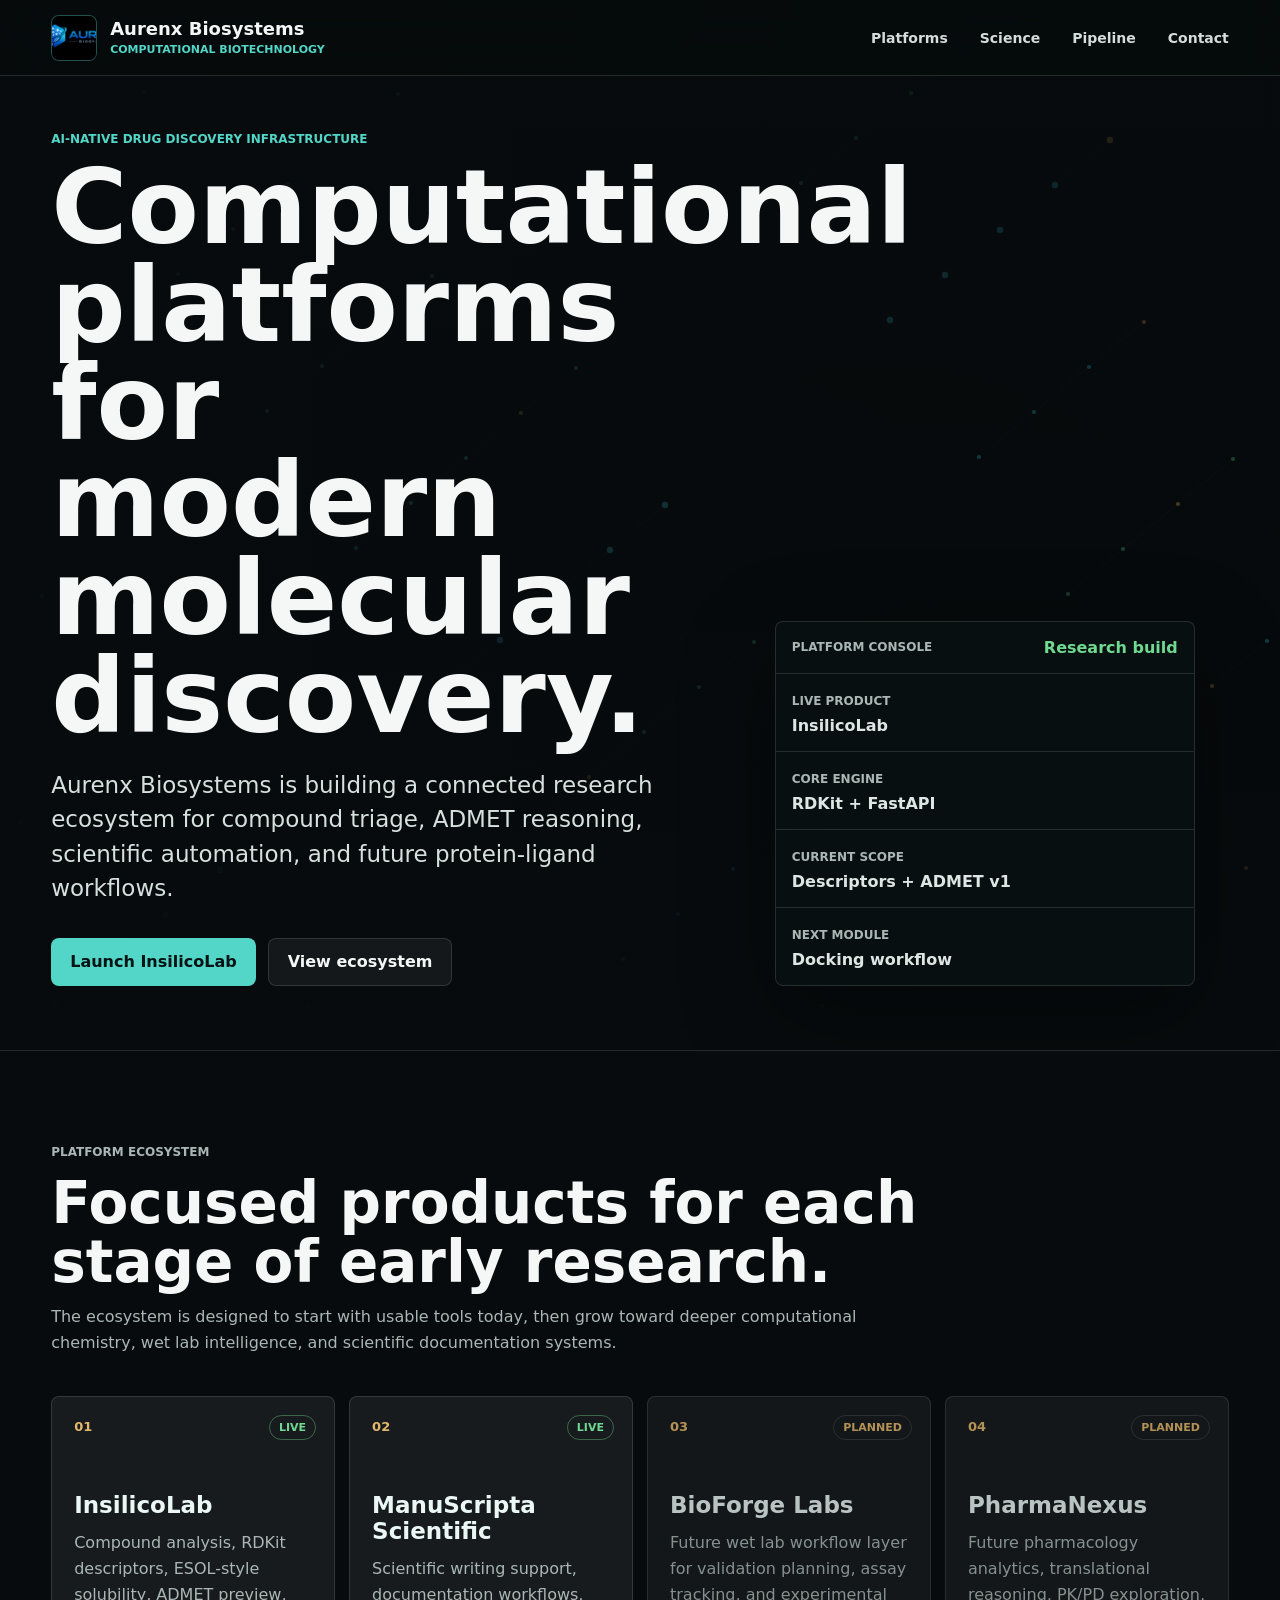
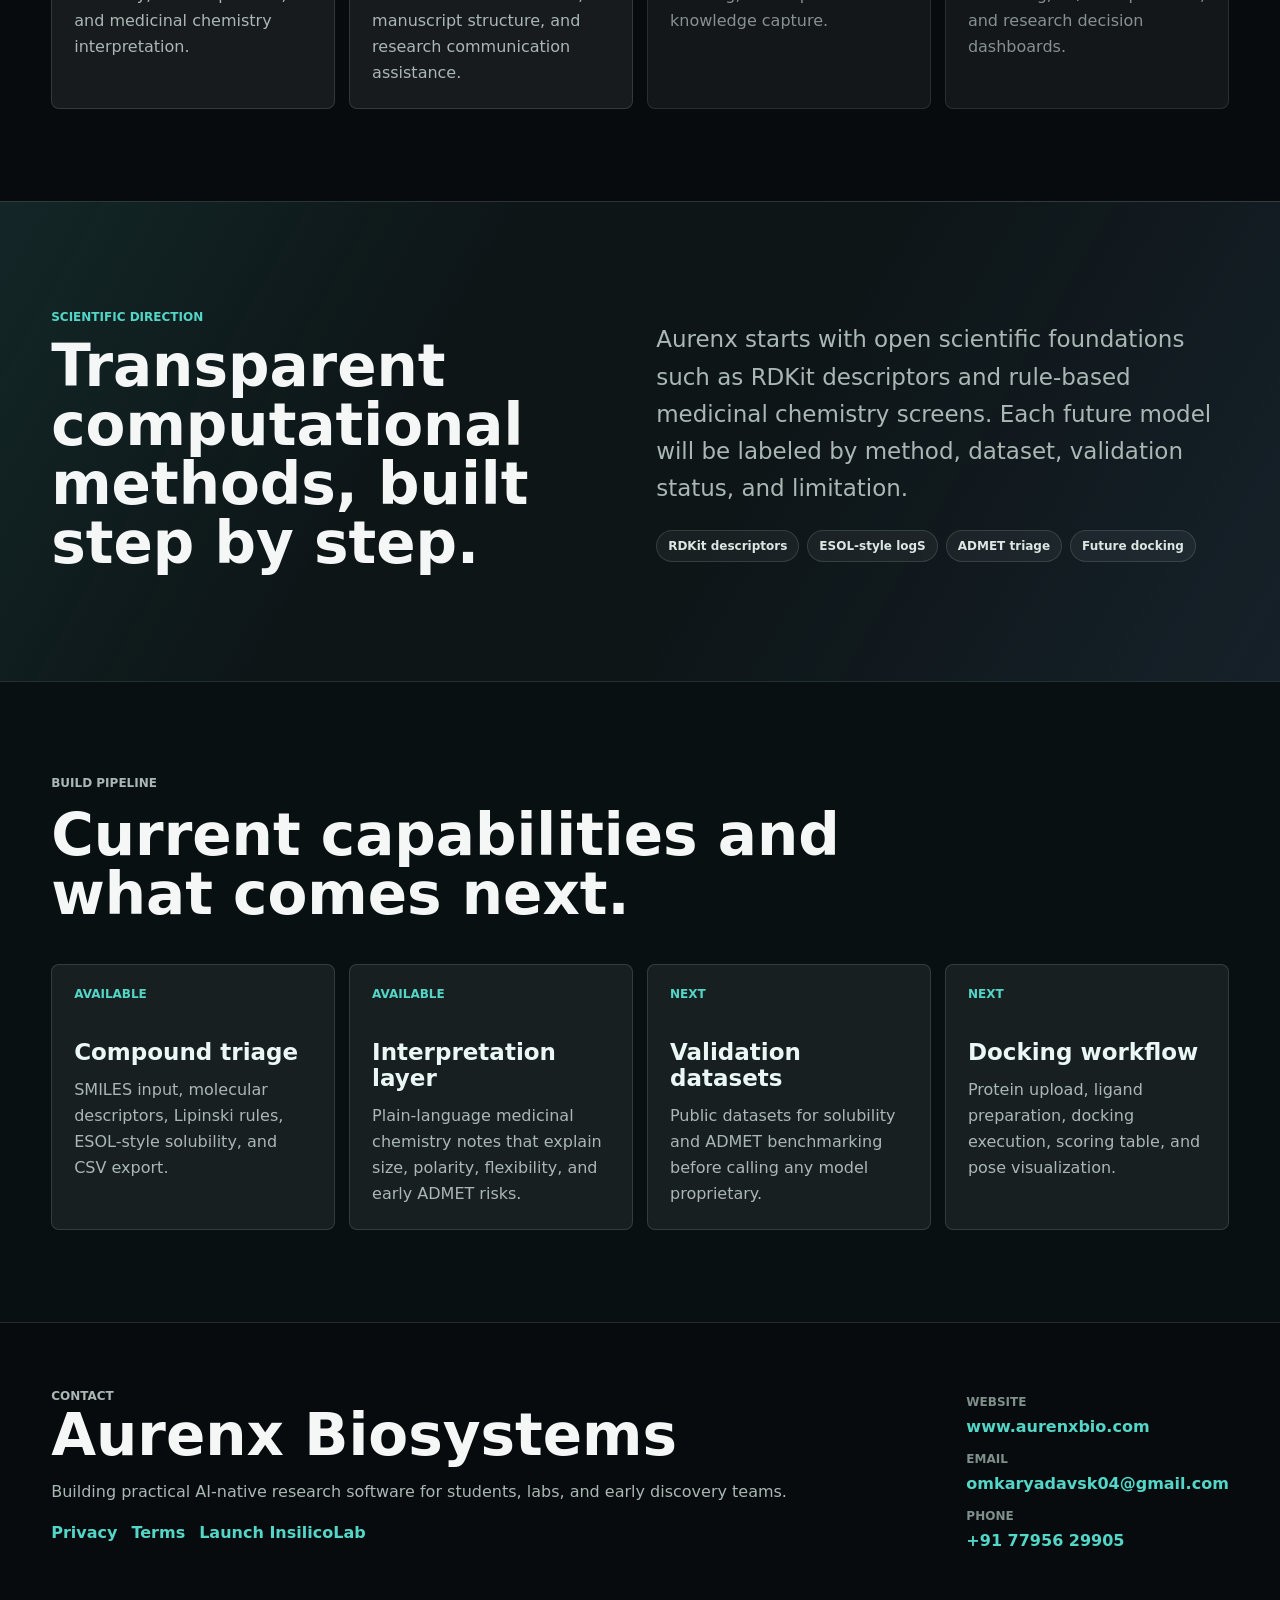
==== commit d903edf9: "Redesign Aurenx company website" ====
--- a/index.html
+++ b/index.html
@@ -3,278 +3,186 @@
   <head>
     <meta charset="UTF-8" />
     <meta name="viewport" content="width=device-width, initial-scale=1.0" />
-    <title>InSilicoLab</title>
+    <meta
+      name="description"
+      content="Aurenx Biosystems builds AI-native computational biotechnology platforms for drug discovery, scientific automation, and translational research."
+    />
+    <title>Aurenx Biosystems | Computational Biotechnology Platforms</title>
     <link rel="stylesheet" href="styles.css" />
   </head>
   <body>
-    <main class="app-shell">
-      <aside class="sidebar">
-        <div class="brand-block">
-          <p class="eyebrow">AI Drug Discovery</p>
-          <h1>InSilicoLab</h1>
-          <p class="brand-copy">Computational chemistry workbench for early compound triage.</p>
+    <header class="site-header">
+      <a class="brand" href="#home" aria-label="Aurenx Biosystems home">
+        <span class="brand-mark" aria-hidden="true">
+          <img src="aurenx-logo.jpg" alt="" />
+        </span>
+        <span>
+          <strong>Aurenx Biosystems</strong>
+          <small>Computational biotechnology</small>
+        </span>
+      </a>
+
+      <nav class="nav-links" aria-label="Primary navigation">
+        <a href="#platforms">Platforms</a>
+        <a href="#science">Science</a>
+        <a href="#pipeline">Pipeline</a>
+        <a href="#contact">Contact</a>
+      </nav>
+    </header>
+
+    <main id="home">
+      <section class="hero" aria-labelledby="hero-title">
+        <canvas id="bioCanvas" aria-hidden="true"></canvas>
+        <div class="hero-shade" aria-hidden="true"></div>
+
+        <div class="hero-content">
+          <p class="eyebrow">AI-native drug discovery infrastructure</p>
+          <h1 id="hero-title">Computational platforms for modern molecular discovery.</h1>
+          <p class="hero-subtitle">
+            Aurenx Biosystems is building a connected research ecosystem for compound triage,
+            ADMET reasoning, scientific automation, and future protein-ligand workflows.
+          </p>
+          <div class="hero-actions">
+            <a class="button primary" href="https://inslicolab.onrender.com">Launch InsilicoLab</a>
+            <a class="button secondary" href="#platforms">View ecosystem</a>
+          </div>
         </div>
 
-        <nav class="nav-list" aria-label="Workflow">
-          <button class="nav-item active" type="button" data-module="Compounds">Compounds</button>
-          <button class="nav-item" type="button" data-module="Docking">Docking</button>
-          <button class="nav-item" type="button" data-module="ADMET">ADMET</button>
-          <button class="nav-item" type="button" data-module="Reports">Reports</button>
-        </nav>
+        <aside class="hero-console" aria-label="Platform status">
+          <div class="console-head">
+            <span>Platform Console</span>
+            <strong>Research build</strong>
+          </div>
+          <div class="console-grid">
+            <div>
+              <span>Live product</span>
+              <strong>InsilicoLab</strong>
+            </div>
+            <div>
+              <span>Core engine</span>
+              <strong>RDKit + FastAPI</strong>
+            </div>
+            <div>
+              <span>Current scope</span>
+              <strong>Descriptors + ADMET v1</strong>
+            </div>
+            <div>
+              <span>Next module</span>
+              <strong>Docking workflow</strong>
+            </div>
+          </div>
+        </aside>
+      </section>
 
-        <section class="status-panel">
-          <span class="status-dot"></span>
-          <div>
-            <strong>Research build</strong>
-            <p>RDKit descriptors, ADMET preview, ESOL logS</p>
+      <section id="platforms" class="section">
+        <div class="section-heading">
+          <p class="eyebrow">Platform ecosystem</p>
+          <h2>Focused products for each stage of early research.</h2>
+          <p>
+            The ecosystem is designed to start with usable tools today, then grow toward deeper
+            computational chemistry, wet lab intelligence, and scientific documentation systems.
+          </p>
+        </div>
+
+        <div class="platform-grid">
+          <a class="platform-card available" href="https://inslicolab.onrender.com">
+            <span class="card-index">01</span>
+            <span class="status-badge live">Live</span>
+            <h3>InsilicoLab</h3>
+            <p>Compound analysis, RDKit descriptors, ESOL-style solubility, ADMET preview, and medicinal chemistry interpretation.</p>
+          </a>
+          <a class="platform-card available" href="manuscripta.html">
+            <span class="card-index">02</span>
+            <span class="status-badge live">Live</span>
+            <h3>ManuScripta Scientific</h3>
+            <p>Scientific writing support, documentation workflows, manuscript structure, and research communication assistance.</p>
+          </a>
+          <a class="platform-card upcoming" href="upcoming.html?platform=bioforge">
+            <span class="card-index">03</span>
+            <span class="status-badge soon">Planned</span>
+            <h3>BioForge Labs</h3>
+            <p>Future wet lab workflow layer for validation planning, assay tracking, and experimental knowledge capture.</p>
+          </a>
+          <a class="platform-card upcoming" href="upcoming.html?platform=pharmanexus">
+            <span class="card-index">04</span>
+            <span class="status-badge soon">Planned</span>
+            <h3>PharmaNexus</h3>
+            <p>Future pharmacology analytics, translational reasoning, PK/PD exploration, and research decision dashboards.</p>
+          </a>
+        </div>
+      </section>
+
+      <section id="science" class="science-section">
+        <div>
+          <p class="eyebrow">Scientific direction</p>
+          <h2>Transparent computational methods, built step by step.</h2>
+        </div>
+        <div class="science-copy">
+          <p>
+            Aurenx starts with open scientific foundations such as RDKit descriptors and
+            rule-based medicinal chemistry screens. Each future model will be labeled by method,
+            dataset, validation status, and limitation.
+          </p>
+          <div class="method-row">
+            <span>RDKit descriptors</span>
+            <span>ESOL-style logS</span>
+            <span>ADMET triage</span>
+            <span>Future docking</span>
           </div>
-        </section>
-      </aside>
+        </div>
+      </section>
 
-      <section class="workspace">
-        <header class="topbar">
-          <div>
-            <p class="eyebrow">Compound triage</p>
-            <h2>Drug-likeness workbench</h2>
-            <p class="topbar-copy">Analyze SMILES, inspect RDKit descriptors, and review early developability signals.</p>
-          </div>
-          <div class="topbar-actions">
-            <span class="product-chip">Prototype</span>
-            <button id="exportCsv" class="icon-button" type="button" title="Export CSV" aria-label="Export CSV">
-              <span>CSV</span>
-            </button>
-          </div>
-        </header>
+      <section id="pipeline" class="section pipeline-section">
+        <div class="section-heading">
+          <p class="eyebrow">Build pipeline</p>
+          <h2>Current capabilities and what comes next.</h2>
+        </div>
 
-        <section class="status-strip" aria-label="Platform status">
-          <div>
-            <span>Engine</span>
-            <strong>RDKit API</strong>
-          </div>
-          <div>
-            <span>Mode</span>
-            <strong>Descriptor screen</strong>
-          </div>
-          <div>
-            <span>Output</span>
-            <strong>CSV + interpretation</strong>
-          </div>
-        </section>
-
-        <section class="input-band">
-          <form id="compoundForm" class="compound-form">
-            <div class="panel-kicker">
-              <span>Input</span>
-              <strong>Ligand query</strong>
-            </div>
-            <label for="compoundName">Compound name</label>
-            <input id="compoundName" name="compoundName" type="text" placeholder="Enter compound name" autocomplete="off" />
-
-            <label for="smilesInput">SMILES</label>
-            <textarea id="smilesInput" name="smilesInput" placeholder="Paste SMILES here" required></textarea>
-
-            <div class="form-actions">
-              <button class="primary-button" type="submit">Analyze</button>
-              <button id="loadExamples" class="secondary-button" type="button">Examples</button>
-            </div>
-          </form>
-
-          <div class="molecule-panel" aria-label="Molecule preview">
-            <div class="panel-kicker">
-              <span>Preview</span>
-              <strong>2D structure</strong>
-            </div>
-            <img id="moleculeImage" alt="RDKit molecule structure" hidden />
-            <canvas id="moleculeCanvas" width="420" height="260"></canvas>
-          </div>
-        </section>
-
-        <section class="metrics-grid" aria-label="Calculated properties">
-          <article class="metric">
-            <span>Engine</span>
-            <strong id="engineValue">Local</strong>
+        <div class="pipeline-grid">
+          <article>
+            <span>Available</span>
+            <h3>Compound triage</h3>
+            <p>SMILES input, molecular descriptors, Lipinski rules, ESOL-style solubility, and CSV export.</p>
           </article>
-          <article class="metric">
-            <span>Mol. weight</span>
-            <strong id="mwValue">--</strong>
+          <article>
+            <span>Available</span>
+            <h3>Interpretation layer</h3>
+            <p>Plain-language medicinal chemistry notes that explain size, polarity, flexibility, and early ADMET risks.</p>
           </article>
-          <article class="metric">
-            <span>Formula</span>
-            <strong id="formulaValue">--</strong>
+          <article>
+            <span>Next</span>
+            <h3>Validation datasets</h3>
+            <p>Public datasets for solubility and ADMET benchmarking before calling any model proprietary.</p>
           </article>
-          <article class="metric">
-            <span>Exact mass</span>
-            <strong id="exactMassValue">--</strong>
+          <article>
+            <span>Next</span>
+            <h3>Docking workflow</h3>
+            <p>Protein upload, ligand preparation, docking execution, scoring table, and pose visualization.</p>
           </article>
-          <article class="metric">
-            <span>cLogP estimate</span>
-            <strong id="logpValue">--</strong>
-          </article>
-          <article class="metric">
-            <span>H donors</span>
-            <strong id="hbdValue">--</strong>
-          </article>
-          <article class="metric">
-            <span>H acceptors</span>
-            <strong id="hbaValue">--</strong>
-          </article>
-          <article class="metric">
-            <span>TPSA estimate</span>
-            <strong id="tpsaValue">--</strong>
-          </article>
-          <article class="metric">
-            <span>Rot. bonds</span>
-            <strong id="rotatableValue">--</strong>
-          </article>
-          <article class="metric">
-            <span>Heavy atoms</span>
-            <strong id="heavyAtomsValue">--</strong>
-          </article>
-          <article class="metric">
-            <span>Rings</span>
-            <strong id="ringsValue">--</strong>
-          </article>
-          <article class="metric">
-            <span>Aromatic rings</span>
-            <strong id="aromaticRingsValue">--</strong>
-          </article>
-          <article class="metric">
-            <span>Fraction Csp3</span>
-            <strong id="fractionCsp3Value">--</strong>
-          </article>
-          <article class="metric">
-            <span>Formal charge</span>
-            <strong id="chargeValue">--</strong>
-          </article>
-          <article class="metric">
-            <span>Mol. refractivity</span>
-            <strong id="mrValue">--</strong>
-          </article>
-          <article class="metric">
-            <span>Lipinski</span>
-            <strong id="lipinskiValue">--</strong>
-          </article>
-        </section>
-
-        <section class="interpretation-section" aria-label="Drug-likeness interpretation">
-          <div class="section-heading">
-            <h3>Drug-likeness interpretation</h3>
-            <p id="overallValue">Waiting for molecule</p>
-          </div>
-          <div class="interpretation-body">
-            <p id="summaryValue">Analyze a SMILES to generate a medicinal chemistry interpretation.</p>
-            <div class="risk-grid">
-              <span id="sizeRisk" class="risk-chip">Size --</span>
-              <span id="lipophilicityRisk" class="risk-chip">Lipophilicity --</span>
-              <span id="polarityRisk" class="risk-chip">Polarity --</span>
-              <span id="flexibilityRisk" class="risk-chip">Flexibility --</span>
-              <span id="hbondRisk" class="risk-chip">H-bonding --</span>
-              <span id="shapeRisk" class="risk-chip">Shape --</span>
-            </div>
-            <ul id="suggestionList" class="suggestion-list">
-              <li>RDKit results will appear here after analysis.</li>
-            </ul>
-          </div>
-        </section>
-
-        <section class="admet-section" aria-label="ADMET preview">
-          <div class="section-heading">
-            <h3>ADMET preview</h3>
-            <p>Rule-based screen</p>
-          </div>
-          <div class="admet-grid">
-            <article class="admet-item">
-              <span>Solubility</span>
-              <strong id="solubilityValue">--</strong>
-            </article>
-            <article class="admet-item">
-              <span>ESOL logS</span>
-              <strong id="esolValue">--</strong>
-            </article>
-            <article class="admet-item">
-              <span>GI absorption</span>
-              <strong id="giValue">--</strong>
-            </article>
-            <article class="admet-item">
-              <span>BBB likelihood</span>
-              <strong id="bbbValue">--</strong>
-            </article>
-            <article class="admet-item">
-              <span>Permeability</span>
-              <strong id="permeabilityValue">--</strong>
-            </article>
-            <article class="admet-item">
-              <span>CYP risk</span>
-              <strong id="cypValue">--</strong>
-            </article>
-            <article class="admet-item">
-              <span>Toxicity flag</span>
-              <strong id="toxValue">--</strong>
-            </article>
-          </div>
-          <ul id="admetNotes" class="suggestion-list admet-notes">
-            <li>Analyze a SMILES to generate first-pass ADMET notes.</li>
-          </ul>
-        </section>
-
-        <section class="methods-section" aria-label="Methods and research basis">
-          <div class="section-heading">
-            <h3>Methods basis</h3>
-            <p>Transparent science layer</p>
-          </div>
-          <div class="methods-grid">
-            <article class="method-item">
-              <strong>RDKit descriptors</strong>
-              <p>Molecular properties, formula, exact mass, TPSA, rings, and structure images are calculated with RDKit.</p>
-            </article>
-            <article class="method-item">
-              <strong>Rule-based triage</strong>
-              <p>Drug-likeness and ADMET preview use medicinal chemistry heuristics. These are educational screens, not clinical predictions.</p>
-            </article>
-            <article class="method-item">
-              <strong>Future models</strong>
-              <p>Next versions will add paper-based methods, benchmark datasets, model validation, and our own trained predictors.</p>
-            </article>
-          </div>
-        </section>
-
-        <section class="results-section">
-          <div class="section-heading">
-            <h3>Compound library</h3>
-            <p id="libraryCount">0 compounds</p>
-          </div>
-          <div class="table-wrap">
-            <table>
-              <thead>
-                <tr>
-                  <th>Name</th>
-                  <th>SMILES</th>
-                  <th>Formula</th>
-                  <th>MW</th>
-                  <th>LogP</th>
-                  <th>HBD</th>
-                  <th>HBA</th>
-                  <th>TPSA</th>
-                  <th>RotB</th>
-                  <th>Lipinski</th>
-                </tr>
-              </thead>
-              <tbody id="compoundTable"></tbody>
-            </table>
-          </div>
-        </section>
+        </div>
       </section>
     </main>
 
-    <div id="moduleModal" class="modal-overlay" hidden>
-      <section class="modal" role="dialog" aria-modal="true" aria-labelledby="moduleTitle">
-        <div class="section-heading">
-          <h3 id="moduleTitle">Coming soon</h3>
-          <button id="closeModal" class="icon-button" type="button" aria-label="Close">X</button>
+    <footer id="contact" class="site-footer">
+      <div>
+        <p class="eyebrow">Contact</p>
+        <h2>Aurenx Biosystems</h2>
+        <p>Building practical AI-native research software for students, labs, and early discovery teams.</p>
+        <div class="footer-links">
+          <a href="privacy.html">Privacy</a>
+          <a href="terms.html">Terms</a>
+          <a href="https://inslicolab.onrender.com">Launch InsilicoLab</a>
         </div>
-        <p id="moduleMessage"></p>
-      </section>
-    </div>
+      </div>
+      <address>
+        <span>Website</span>
+        <a href="https://www.aurenxbio.com">www.aurenxbio.com</a>
+        <span>Email</span>
+        <a href="mailto:omkaryadavsk04@gmail.com">omkaryadavsk04@gmail.com</a>
+        <span>Phone</span>
+        <a href="tel:+917795629905">+91 77956 29905</a>
+      </address>
+    </footer>
 
     <script src="app.js"></script>
   </body>
--- a/styles.css
+++ b/styles.css
@@ -1,21 +1,19 @@
 :root {
-  color-scheme: light;
-  --ink: #17211f;
-  --muted: #65736e;
-  --subtle: #84918c;
-  --line: #d9e0dc;
-  --panel: #ffffff;
-  --panel-soft: #f7faf8;
-  --page: #eef3f1;
-  --sidebar: #13221f;
-  --sidebar-2: #1d302c;
-  --teal: #0f766e;
-  --teal-strong: #0a5e58;
-  --blue: #315f9e;
-  --amber: #b7791f;
-  --green: #15803d;
-  --red: #b42318;
-  --shadow: 0 14px 36px rgba(28, 42, 38, 0.11);
+  color-scheme: dark;
+  --bg: #070b0d;
+  --bg-2: #0d1517;
+  --ink: #f4f7f6;
+  --muted: #aab7b4;
+  --soft: #dce7e4;
+  --line: rgba(220, 231, 228, 0.14);
+  --panel: rgba(255, 255, 255, 0.065);
+  --panel-strong: rgba(255, 255, 255, 0.105);
+  --teal: #53d6c7;
+  --teal-2: #159c92;
+  --blue: #79a7ff;
+  --green: #70d991;
+  --amber: #e4b86b;
+  --shadow: 0 28px 90px rgba(0, 0, 0, 0.34);
   font-family:
     Inter, ui-sans-serif, system-ui, -apple-system, BlinkMacSystemFont, "Segoe UI",
     sans-serif;
@@ -25,638 +23,571 @@
   box-sizing: border-box;
 }
 
+html {
+  scroll-behavior: smooth;
+}
+
 body {
   margin: 0;
   min-height: 100vh;
-  background: var(--page);
+  background: var(--bg);
   color: var(--ink);
 }
 
-button,
-input,
-textarea {
-  font: inherit;
-}
-
-button {
-  touch-action: manipulation;
-}
-
+a {
+  color: inherit;
+  text-decoration: none;
+}
+
+p,
 h1,
 h2,
-h3,
-p {
+h3 {
   margin-top: 0;
 }
 
-h1 {
-  margin-bottom: 8px;
-  font-size: 30px;
-  line-height: 1.05;
-}
-
-h2 {
-  margin-bottom: 7px;
-  font-size: 28px;
-  line-height: 1.15;
-}
-
-h3 {
-  margin-bottom: 0;
-  font-size: 17px;
-}
-
-.app-shell {
-  display: grid;
-  grid-template-columns: 270px minmax(0, 1fr);
-  min-height: 100vh;
-}
-
-.sidebar {
-  position: sticky;
+.site-header {
+  position: fixed;
+  z-index: 20;
   top: 0;
-  display: flex;
-  flex-direction: column;
-  justify-content: space-between;
-  gap: 28px;
-  height: 100vh;
-  padding: 24px;
-  background: linear-gradient(180deg, var(--sidebar), var(--sidebar-2));
-  color: #f6fbf8;
-}
-
-.brand-copy {
-  margin: 0;
-  color: #bdd0ca;
-  font-size: 13px;
-  line-height: 1.5;
-}
-
-.eyebrow {
-  margin: 0 0 7px;
-  color: #6cc5ba;
-  font-size: 11px;
-  font-weight: 800;
-  letter-spacing: 0;
-  text-transform: uppercase;
-}
-
-.nav-list {
-  display: grid;
-  gap: 7px;
-}
-
-.nav-item {
-  width: 100%;
-  min-height: 42px;
-  border: 1px solid rgba(255, 255, 255, 0.12);
-  border-radius: 8px;
-  padding: 0 12px;
-  background: rgba(255, 255, 255, 0.03);
-  color: #dcebe7;
-  text-align: left;
-  cursor: pointer;
-}
-
-.nav-item.active,
-.nav-item:hover {
-  background: rgba(108, 197, 186, 0.14);
-  border-color: rgba(108, 197, 186, 0.46);
-  color: #ffffff;
-}
-
-.status-panel {
-  display: flex;
-  gap: 12px;
-  align-items: flex-start;
-  border-top: 1px solid rgba(255, 255, 255, 0.14);
-  padding-top: 18px;
-}
-
-.status-panel p {
-  margin: 4px 0 0;
-  color: #bdd0ca;
-  font-size: 12px;
-  line-height: 1.45;
-}
-
-.status-dot {
-  flex: 0 0 auto;
-  width: 10px;
-  height: 10px;
-  margin-top: 5px;
-  border-radius: 999px;
-  background: #4ade80;
-  box-shadow: 0 0 0 5px rgba(74, 222, 128, 0.12);
-}
-
-.workspace {
-  display: grid;
-  gap: 18px;
-  align-content: start;
-  padding: 24px;
-}
-
-.topbar,
-.section-heading {
+  left: 0;
+  right: 0;
   display: flex;
   align-items: center;
   justify-content: space-between;
-  gap: 18px;
-}
-
-.topbar {
-  min-height: 82px;
+  gap: 24px;
+  min-height: 76px;
+  padding: 14px clamp(18px, 4vw, 56px);
   border-bottom: 1px solid var(--line);
-  padding-bottom: 18px;
-}
-
-.topbar-copy {
-  margin: 0;
-  color: var(--muted);
-  font-size: 14px;
-}
-
-.topbar-actions {
+  background: rgba(7, 11, 13, 0.84);
+  backdrop-filter: blur(18px);
+}
+
+.brand {
+  display: inline-flex;
+  align-items: center;
+  gap: 13px;
+  min-width: 0;
+}
+
+.brand-mark {
+  display: grid;
+  flex: 0 0 auto;
+  width: 46px;
+  height: 46px;
+  place-items: center;
+  border: 1px solid rgba(83, 214, 199, 0.32);
+  border-radius: 8px;
+  background: #091113;
+  overflow: hidden;
+}
+
+.brand-mark img {
+  width: 100%;
+  height: 100%;
+  object-fit: cover;
+  object-position: 18% center;
+  transform: scale(1.72);
+}
+
+.brand strong,
+.brand small {
+  display: block;
+}
+
+.brand strong {
+  font-size: 18px;
+  line-height: 1;
+}
+
+.brand small {
+  margin-top: 5px;
+  color: var(--teal);
+  font-size: 11px;
+  font-weight: 800;
+  text-transform: uppercase;
+}
+
+.nav-links {
   display: flex;
   align-items: center;
-  gap: 10px;
-}
-
-.product-chip {
+  gap: clamp(16px, 2.5vw, 34px);
+  color: #d4ddda;
+  font-size: 14px;
+  font-weight: 750;
+}
+
+.nav-links a {
+  transition:
+    color 180ms ease,
+    transform 180ms ease;
+}
+
+.nav-links a:hover {
+  color: var(--teal);
+  transform: translateY(-1px);
+}
+
+.hero {
+  position: relative;
+  display: grid;
+  grid-template-columns: minmax(320px, 0.95fr) minmax(310px, 420px);
+  gap: clamp(30px, 6vw, 82px);
+  min-height: 100vh;
+  align-items: end;
+  padding: 132px clamp(18px, 4vw, 56px) 64px;
+  overflow: hidden;
+}
+
+#bioCanvas,
+.hero-shade {
+  position: absolute;
+  inset: 0;
+}
+
+#bioCanvas {
+  width: 100%;
+  height: 100%;
+}
+
+.hero-shade {
+  background:
+    linear-gradient(90deg, rgba(7, 11, 13, 0.96), rgba(7, 11, 13, 0.76) 44%, rgba(7, 11, 13, 0.56)),
+    linear-gradient(0deg, rgba(7, 11, 13, 0.98), rgba(7, 11, 13, 0.32) 50%, rgba(7, 11, 13, 0.83));
+}
+
+.hero-content,
+.hero-console {
+  position: relative;
+  z-index: 1;
+}
+
+.hero-content {
+  max-width: 940px;
+}
+
+.eyebrow {
+  margin: 0 0 13px;
+  color: var(--teal);
+  font-size: 12px;
+  font-weight: 900;
+  letter-spacing: 0;
+  text-transform: uppercase;
+}
+
+h1 {
+  max-width: 980px;
+  margin-bottom: 22px;
+  font-size: clamp(48px, 8.4vw, 104px);
+  line-height: 0.94;
+  letter-spacing: 0;
+}
+
+.hero-subtitle {
+  max-width: 760px;
+  margin-bottom: 32px;
+  color: #d6e0dd;
+  font-size: clamp(18px, 2vw, 23px);
+  line-height: 1.5;
+}
+
+.hero-actions {
+  display: flex;
+  flex-wrap: wrap;
+  gap: 12px;
+}
+
+.button {
   display: inline-flex;
+  min-height: 48px;
   align-items: center;
-  min-height: 34px;
-  border: 1px solid #cdd9d4;
-  border-radius: 999px;
-  padding: 0 12px;
-  background: #f8fbfa;
-  color: var(--teal-strong);
-  font-size: 12px;
-  font-weight: 800;
-}
-
-.icon-button,
-.primary-button,
-.secondary-button {
-  min-height: 40px;
+  justify-content: center;
   border-radius: 8px;
-  padding: 0 15px;
-  cursor: pointer;
-}
-
-.icon-button {
-  min-width: 50px;
-  border: 1px solid var(--line);
-  background: var(--panel);
-  color: var(--teal-strong);
-  font-weight: 800;
-}
-
-.primary-button {
-  border: 1px solid var(--teal-strong);
+  padding: 0 19px;
+  font-weight: 900;
+  transition:
+    background 180ms ease,
+    border-color 180ms ease,
+    color 180ms ease,
+    transform 180ms ease;
+}
+
+.button:hover {
+  transform: translateY(-2px);
+}
+
+.button.primary {
   background: var(--teal);
-  color: #fff;
-  font-weight: 800;
-}
-
-.primary-button:hover {
-  background: var(--teal-strong);
-}
-
-.secondary-button {
-  border: 1px solid var(--line);
-  background: #f9fbfa;
+  color: #041314;
+}
+
+.button.secondary {
+  border: 1px solid var(--line);
+  background: rgba(255, 255, 255, 0.055);
   color: var(--ink);
-  font-weight: 800;
-}
-
-.status-strip {
-  display: grid;
-  grid-template-columns: repeat(3, minmax(0, 1fr));
+}
+
+.button.secondary:hover {
+  border-color: rgba(83, 214, 199, 0.58);
+  color: var(--teal);
+}
+
+.hero-console {
+  align-self: end;
   border: 1px solid var(--line);
   border-radius: 8px;
-  background: var(--panel);
+  background: rgba(9, 17, 19, 0.78);
   box-shadow: var(--shadow);
+  backdrop-filter: blur(20px);
   overflow: hidden;
 }
 
-.status-strip div {
-  min-height: 64px;
-  padding: 13px 16px;
-  border-right: 1px solid var(--line);
-}
-
-.status-strip div:last-child {
-  border-right: 0;
-}
-
-.status-strip span,
-.panel-kicker span,
-.metric span,
-.admet-item span {
-  display: block;
-  color: var(--subtle);
-  font-size: 12px;
-  font-weight: 800;
-  text-transform: uppercase;
-}
-
-.status-strip strong {
-  display: block;
-  margin-top: 6px;
-  font-size: 15px;
-}
-
-.input-band {
-  display: grid;
-  grid-template-columns: minmax(300px, 410px) minmax(340px, 1fr);
-  gap: 18px;
-  align-items: stretch;
-}
-
-.compound-form,
-.molecule-panel,
-.interpretation-section,
-.admet-section,
-.methods-section,
-.results-section {
-  border: 1px solid var(--line);
-  border-radius: 8px;
-  background: var(--panel);
-  box-shadow: var(--shadow);
-}
-
-.compound-form {
-  display: grid;
-  gap: 10px;
-  padding: 16px;
-}
-
-.panel-kicker {
+.console-head {
   display: flex;
   align-items: center;
   justify-content: space-between;
+  gap: 16px;
+  padding: 16px;
+  border-bottom: 1px solid var(--line);
+}
+
+.console-head span,
+.console-grid span,
+.pipeline-grid span {
+  color: var(--muted);
+  font-size: 12px;
+  font-weight: 900;
+  text-transform: uppercase;
+}
+
+.console-head strong {
+  color: var(--green);
+}
+
+.console-grid {
+  display: grid;
+  grid-template-columns: 1fr;
+}
+
+.console-grid div {
+  padding: 16px;
+  border-bottom: 1px solid var(--line);
+}
+
+.console-grid div:last-child {
+  border-bottom: 0;
+}
+
+.console-grid strong {
+  display: block;
+  margin-top: 7px;
+  color: var(--soft);
+  font-size: 16px;
+}
+
+.section {
+  padding: 92px clamp(18px, 4vw, 56px);
+  border-top: 1px solid var(--line);
+  background: var(--bg);
+}
+
+.section-heading {
+  display: grid;
   gap: 12px;
-  margin-bottom: 4px;
-}
-
-.panel-kicker strong {
-  color: var(--teal-strong);
+  width: min(880px, 100%);
+  margin-bottom: 40px;
+}
+
+.section-heading h2,
+.science-section h2,
+.site-footer h2 {
+  margin-bottom: 0;
+  font-size: clamp(34px, 5vw, 58px);
+  line-height: 1.02;
+}
+
+.section-heading p,
+.science-copy p,
+.platform-card p,
+.pipeline-grid p,
+.site-footer p {
+  margin-bottom: 0;
+  color: var(--muted);
+  line-height: 1.62;
+}
+
+.platform-grid {
+  display: grid;
+  grid-template-columns: repeat(4, minmax(0, 1fr));
+  gap: 14px;
+}
+
+.platform-card,
+.pipeline-grid article {
+  position: relative;
+  min-height: 250px;
+  border: 1px solid var(--line);
+  border-radius: 8px;
+  padding: 22px;
+  background: var(--panel);
+  transition:
+    border-color 180ms ease,
+    background 180ms ease,
+    transform 180ms ease;
+}
+
+.platform-card:hover,
+.pipeline-grid article:hover {
+  border-color: rgba(83, 214, 199, 0.58);
+  background: var(--panel-strong);
+  transform: translateY(-4px);
+}
+
+.platform-card.upcoming {
+  opacity: 0.78;
+}
+
+.status-badge {
+  position: absolute;
+  top: 18px;
+  right: 18px;
+  border: 1px solid var(--line);
+  border-radius: 999px;
+  padding: 5px 9px;
+  font-size: 11px;
+  font-weight: 900;
+  text-transform: uppercase;
+}
+
+.status-badge.live {
+  border-color: rgba(112, 217, 145, 0.4);
+  color: var(--green);
+}
+
+.status-badge.soon {
+  color: var(--amber);
+}
+
+.card-index {
+  display: block;
+  margin-bottom: 58px;
+  color: var(--amber);
   font-size: 13px;
-}
-
-label {
-  color: var(--muted);
-  font-size: 13px;
-  font-weight: 800;
-}
-
-input,
-textarea {
-  width: 100%;
-  border: 1px solid var(--line);
-  border-radius: 8px;
-  padding: 11px 12px;
-  color: var(--ink);
-  background: var(--panel-soft);
-  outline: none;
-}
-
-input:focus,
-textarea:focus {
-  border-color: #78bdb5;
-  box-shadow: 0 0 0 3px rgba(15, 118, 110, 0.12);
-}
-
-textarea {
-  min-height: 118px;
-  resize: vertical;
-  font-family: "Cascadia Code", Consolas, monospace;
-  font-size: 13px;
-}
-
-.form-actions {
-  display: flex;
-  gap: 10px;
-  flex-wrap: wrap;
-  margin-top: 6px;
-}
-
-.molecule-panel {
-  display: grid;
-  min-height: 274px;
-  padding: 16px;
-  place-items: center;
-  overflow: hidden;
-}
-
-.molecule-panel .panel-kicker {
-  width: 100%;
-}
-
-#moleculeCanvas {
-  width: min(100%, 520px);
-  height: auto;
-}
-
-#moleculeImage {
-  width: min(100%, 520px);
-  height: auto;
-  max-height: 320px;
-  object-fit: contain;
-}
-
-.metrics-grid {
-  display: grid;
-  grid-template-columns: repeat(8, minmax(112px, 1fr));
-  gap: 10px;
-}
-
-.metric {
-  min-height: 82px;
-  border: 1px solid var(--line);
-  border-radius: 8px;
-  padding: 12px;
-  background: var(--panel);
-}
-
-.metric span {
-  margin-bottom: 9px;
-}
-
-.metric strong {
-  font-size: 21px;
-  line-height: 1.1;
-  overflow-wrap: anywhere;
-}
-
-.section-heading {
-  min-height: 58px;
-  padding: 15px 16px;
-  border-bottom: 1px solid var(--line);
-  background: #fbfdfc;
-}
-
-.section-heading p {
-  margin: 0;
-  color: var(--muted);
-  font-size: 13px;
-}
-
-.interpretation-body {
-  display: grid;
-  gap: 14px;
-  padding: 16px;
-}
-
-.interpretation-body p {
-  margin: 0;
-  color: var(--ink);
-  line-height: 1.5;
-}
-
-.risk-grid {
+  font-weight: 900;
+}
+
+.platform-card h3,
+.pipeline-grid h3 {
+  margin-bottom: 12px;
+  color: #eaf7f5;
+  font-size: 23px;
+}
+
+.science-section {
+  display: grid;
+  grid-template-columns: minmax(280px, 0.9fr) minmax(320px, 1fr);
+  gap: clamp(28px, 7vw, 94px);
+  align-items: center;
+  padding: 108px clamp(18px, 4vw, 56px);
+  border-top: 1px solid var(--line);
+  background:
+    linear-gradient(120deg, rgba(83, 214, 199, 0.09), transparent 34%),
+    linear-gradient(300deg, rgba(121, 167, 255, 0.08), transparent 42%),
+    var(--bg-2);
+}
+
+.science-copy {
+  display: grid;
+  gap: 22px;
+}
+
+.science-copy p {
+  font-size: clamp(18px, 2vw, 23px);
+}
+
+.method-row {
   display: flex;
   flex-wrap: wrap;
   gap: 8px;
 }
 
-.risk-chip {
+.method-row span {
+  border: 1px solid var(--line);
   border-radius: 999px;
-  padding: 7px 10px;
-  background: #edf3f1;
+  padding: 8px 11px;
+  background: rgba(255, 255, 255, 0.05);
+  color: #dce7e4;
+  font-size: 12px;
+  font-weight: 850;
+}
+
+.pipeline-section {
+  background: #081012;
+}
+
+.pipeline-grid {
+  display: grid;
+  grid-template-columns: repeat(4, minmax(0, 1fr));
+  gap: 14px;
+}
+
+.pipeline-grid article {
+  min-height: 220px;
+}
+
+.pipeline-grid span {
+  display: block;
+  margin-bottom: 38px;
+  color: var(--teal);
+}
+
+.site-footer {
+  display: grid;
+  grid-template-columns: minmax(280px, 1fr) auto;
+  gap: 34px;
+  padding: 64px clamp(18px, 4vw, 56px);
+  border-top: 1px solid var(--line);
+  background: var(--bg);
+}
+
+.site-footer h2 {
+  margin-bottom: 14px;
+}
+
+address {
+  display: grid;
+  gap: 8px;
+  color: var(--teal);
+  font-style: normal;
+  font-weight: 800;
+}
+
+address span {
+  margin-top: 8px;
+  color: #7f908b;
+  font-size: 12px;
+  text-transform: uppercase;
+}
+
+.footer-links {
+  display: flex;
+  flex-wrap: wrap;
+  gap: 14px;
+  margin-top: 18px;
+  color: var(--teal);
+  font-weight: 800;
+}
+
+.product-hero {
+  min-height: auto;
+  padding-bottom: 92px;
+}
+
+.product-main {
+  padding-top: 84px;
+}
+
+.product-panel {
+  position: relative;
+  z-index: 1;
+  width: min(760px, 100%);
+  border: 1px solid var(--line);
+  border-radius: 8px;
+  padding: clamp(20px, 4vw, 34px);
+  background: rgba(255, 255, 255, 0.08);
+  backdrop-filter: blur(20px);
+}
+
+.product-panel h2 {
+  margin-bottom: 14px;
+  font-size: clamp(32px, 6vw, 64px);
+  line-height: 1;
+}
+
+.product-panel p {
   color: var(--muted);
-  font-size: 12px;
-  font-weight: 800;
-}
-
-.risk-chip.good {
-  background: #dcfce7;
-  color: var(--green);
-}
-
-.risk-chip.moderate {
-  background: #fff4db;
-  color: var(--amber);
-}
-
-.risk-chip.risk {
-  background: #fee4e2;
-  color: var(--red);
-}
-
-.suggestion-list {
-  display: grid;
-  gap: 8px;
-  margin: 0;
-  padding-left: 18px;
-  color: var(--muted);
-  line-height: 1.45;
-}
-
-.admet-section,
-.methods-section,
-.results-section {
-  overflow: hidden;
-}
-
-.admet-grid {
-  display: grid;
-  grid-template-columns: repeat(7, minmax(118px, 1fr));
-  gap: 10px;
-  padding: 16px;
-}
-
-.admet-item,
-.method-item {
+  line-height: 1.6;
+}
+
+.feature-list {
+  display: grid;
+  gap: 12px;
+  margin: 24px 0 0;
+  padding: 0;
+  list-style: none;
+}
+
+.feature-list li {
   border: 1px solid var(--line);
   border-radius: 8px;
-  padding: 13px;
-  background: var(--panel-soft);
-}
-
-.admet-item span {
-  margin-bottom: 8px;
-}
-
-.admet-item strong {
-  font-size: 18px;
-}
-
-.admet-notes {
-  padding: 0 18px 18px 36px;
-}
-
-.methods-grid {
-  display: grid;
-  grid-template-columns: repeat(3, minmax(180px, 1fr));
-  gap: 12px;
-  padding: 16px;
-}
-
-.method-item strong {
-  display: block;
-  margin-bottom: 8px;
-}
-
-.method-item p {
-  margin: 0;
-  color: var(--muted);
-  font-size: 14px;
-  line-height: 1.45;
-}
-
-.table-wrap {
-  overflow-x: auto;
-}
-
-table {
-  width: 100%;
-  border-collapse: collapse;
-  min-width: 900px;
-}
-
-th,
-td {
-  border-bottom: 1px solid var(--line);
-  padding: 12px 13px;
-  text-align: left;
-  vertical-align: top;
-}
-
-th {
-  color: var(--subtle);
-  background: #fbfdfc;
-  font-size: 11px;
-  text-transform: uppercase;
-}
-
-td {
-  font-size: 14px;
-}
-
-.smiles-cell {
-  max-width: 330px;
-  font-family: "Cascadia Code", Consolas, monospace;
-  overflow-wrap: anywhere;
-}
-
-.badge {
-  display: inline-flex;
-  align-items: center;
-  min-height: 24px;
-  border-radius: 999px;
-  padding: 0 9px;
-  font-size: 12px;
-  font-weight: 800;
-}
-
-.badge.good {
-  background: #dcfce7;
-  color: var(--green);
-}
-
-.badge.warn {
-  background: #fff4db;
-  color: var(--amber);
-}
-
-.badge.bad {
-  background: #fee4e2;
-  color: var(--red);
-}
-
-.modal-overlay {
-  position: fixed;
-  inset: 0;
-  display: grid;
-  place-items: center;
-  padding: 18px;
-  background: rgba(19, 34, 31, 0.48);
-}
-
-.modal-overlay[hidden] {
-  display: none;
-}
-
-.modal {
-  width: min(520px, 100%);
-  border: 1px solid var(--line);
-  border-radius: 8px;
-  background: var(--panel);
-  box-shadow: var(--shadow);
-}
-
-.modal p {
-  margin: 0;
-  padding: 18px;
-  color: var(--muted);
-  line-height: 1.5;
-}
-
-@media (max-width: 1180px) {
-  .app-shell {
+  padding: 14px;
+  background: rgba(0, 0, 0, 0.18);
+  color: #d6eef1;
+  font-weight: 750;
+}
+
+@media (max-width: 1080px) {
+  .hero,
+  .science-section,
+  .site-footer {
     grid-template-columns: 1fr;
   }
 
-  .sidebar {
-    position: static;
-    height: auto;
-  }
-
-  .input-band {
+  .platform-grid,
+  .pipeline-grid {
+    grid-template-columns: repeat(2, minmax(0, 1fr));
+  }
+
+  .hero-console {
+    align-self: start;
+    width: min(640px, 100%);
+  }
+}
+
+@media (max-width: 720px) {
+  .site-header {
+    position: sticky;
+    align-items: flex-start;
+    flex-direction: column;
+    min-height: auto;
+  }
+
+  .nav-links {
+    width: 100%;
+    display: grid;
+    grid-template-columns: repeat(4, auto);
+    gap: 14px;
+    justify-content: start;
+    overflow: visible;
+    font-size: 13px;
+  }
+
+  .brand small {
+    font-size: 10px;
+  }
+
+  .hero {
+    min-height: calc(100vh - 114px);
+    padding-top: 68px;
+    padding-bottom: 54px;
+  }
+
+  .hero-actions .button {
+    width: 100%;
+  }
+
+  .platform-grid,
+  .pipeline-grid {
     grid-template-columns: 1fr;
   }
 
-  .metrics-grid,
-  .admet-grid {
-    grid-template-columns: repeat(4, minmax(0, 1fr));
-  }
-}
-
-@media (max-width: 760px) {
-  .workspace,
-  .sidebar {
-    padding: 16px;
-  }
-
-  .topbar,
-  .section-heading {
-    align-items: flex-start;
-  }
-
-  .status-strip,
-  .methods-grid {
-    grid-template-columns: 1fr;
-  }
-
-  .status-strip div {
-    border-right: 0;
-    border-bottom: 1px solid var(--line);
-  }
-
-  .status-strip div:last-child {
-    border-bottom: 0;
-  }
-
-  .metrics-grid,
-  .admet-grid {
-    grid-template-columns: repeat(2, minmax(0, 1fr));
-  }
-}
-
-@media (max-width: 520px) {
-  .topbar {
-    display: grid;
-  }
-
-  .topbar-actions {
-    justify-content: space-between;
-  }
-
-  .metrics-grid,
-  .admet-grid {
-    grid-template-columns: 1fr;
-  }
-}
+  .platform-card,
+  .pipeline-grid article {
+    min-height: auto;
+  }
+
+  .card-index,
+  .pipeline-grid span {
+    margin-bottom: 32px;
+  }
+}
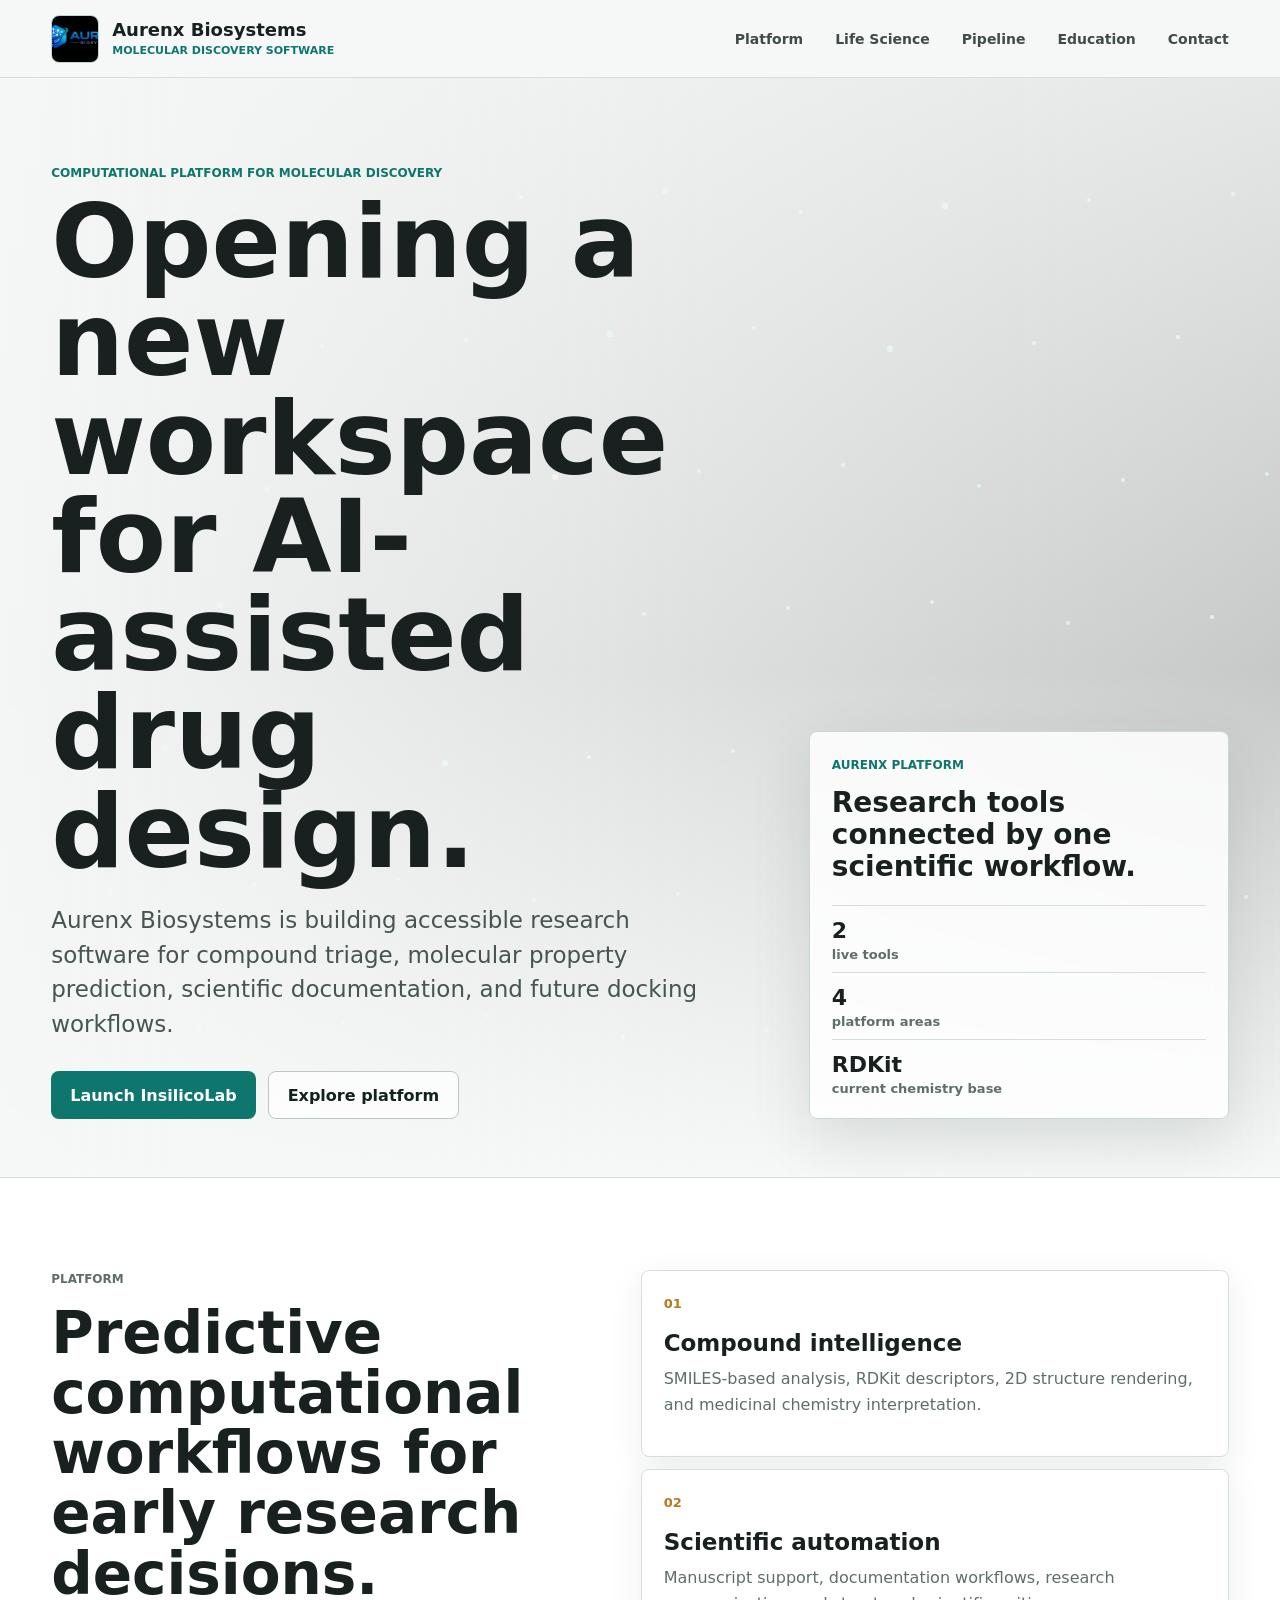
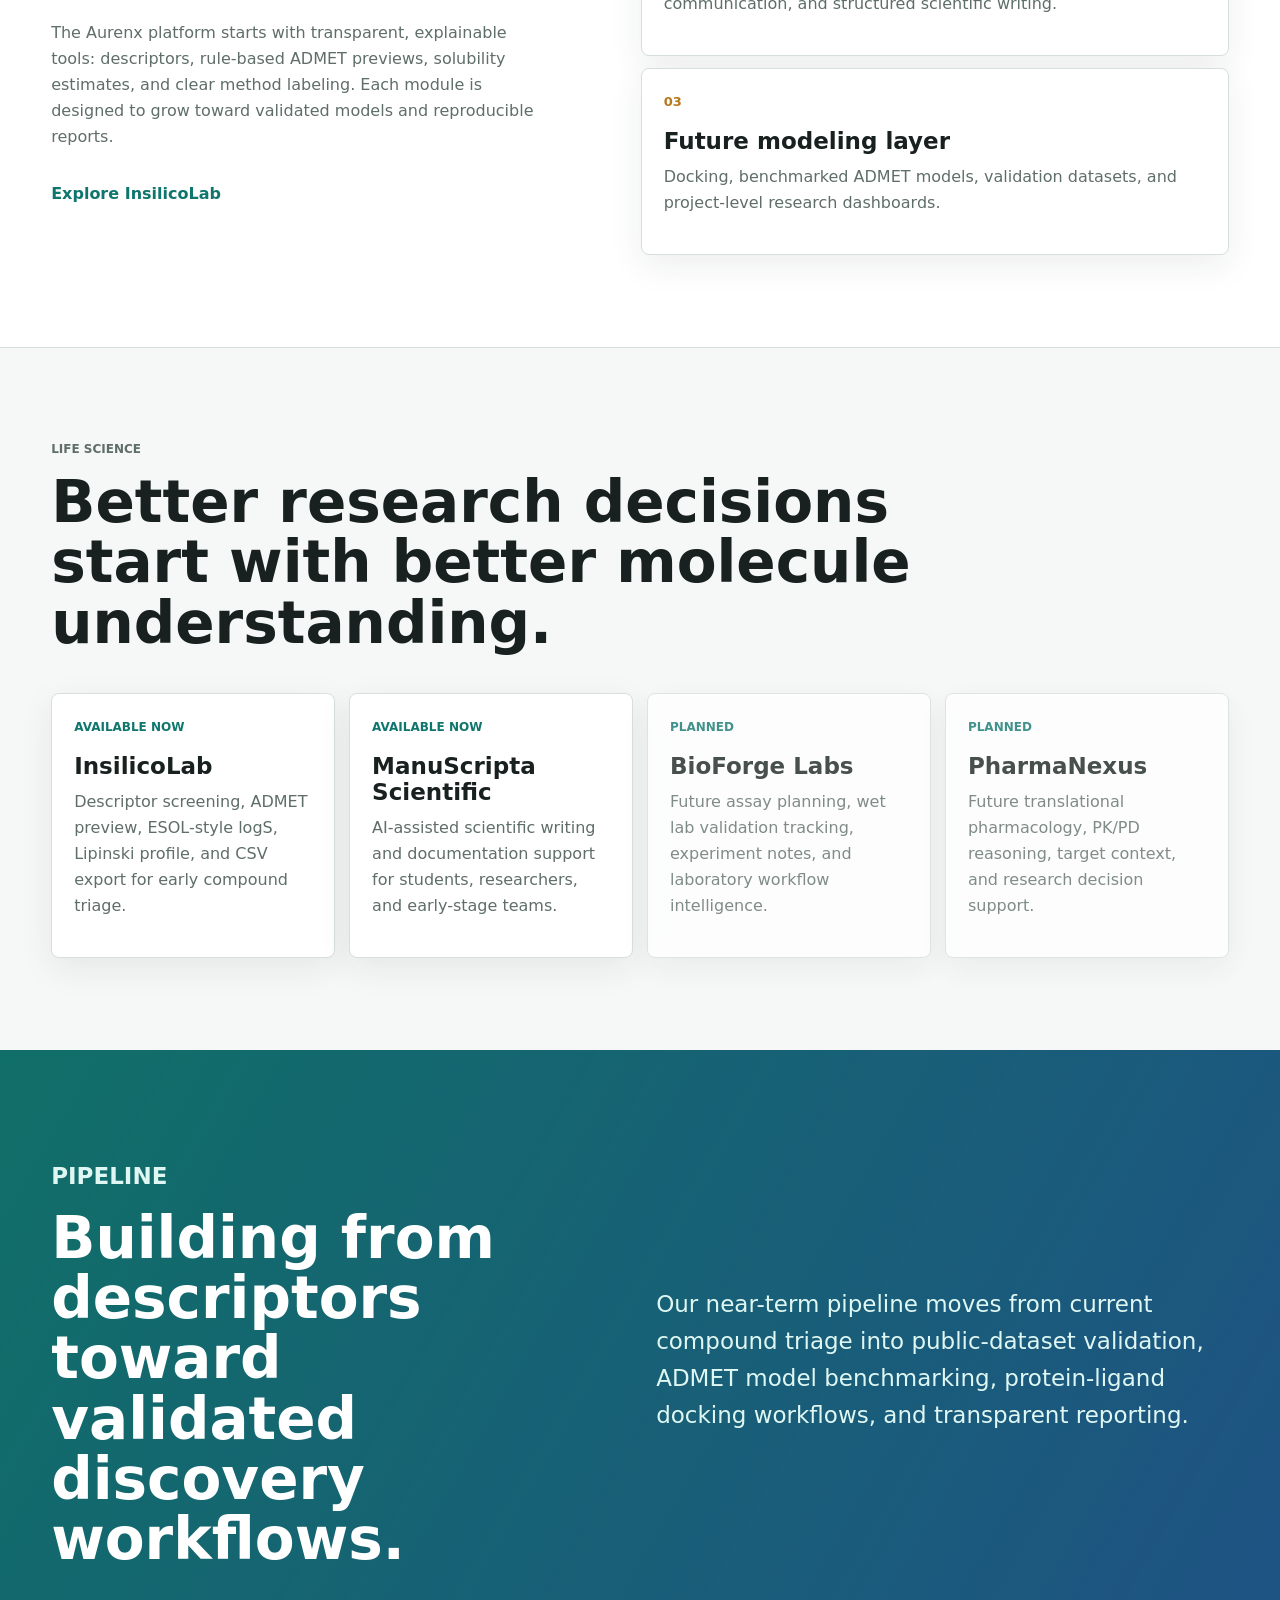
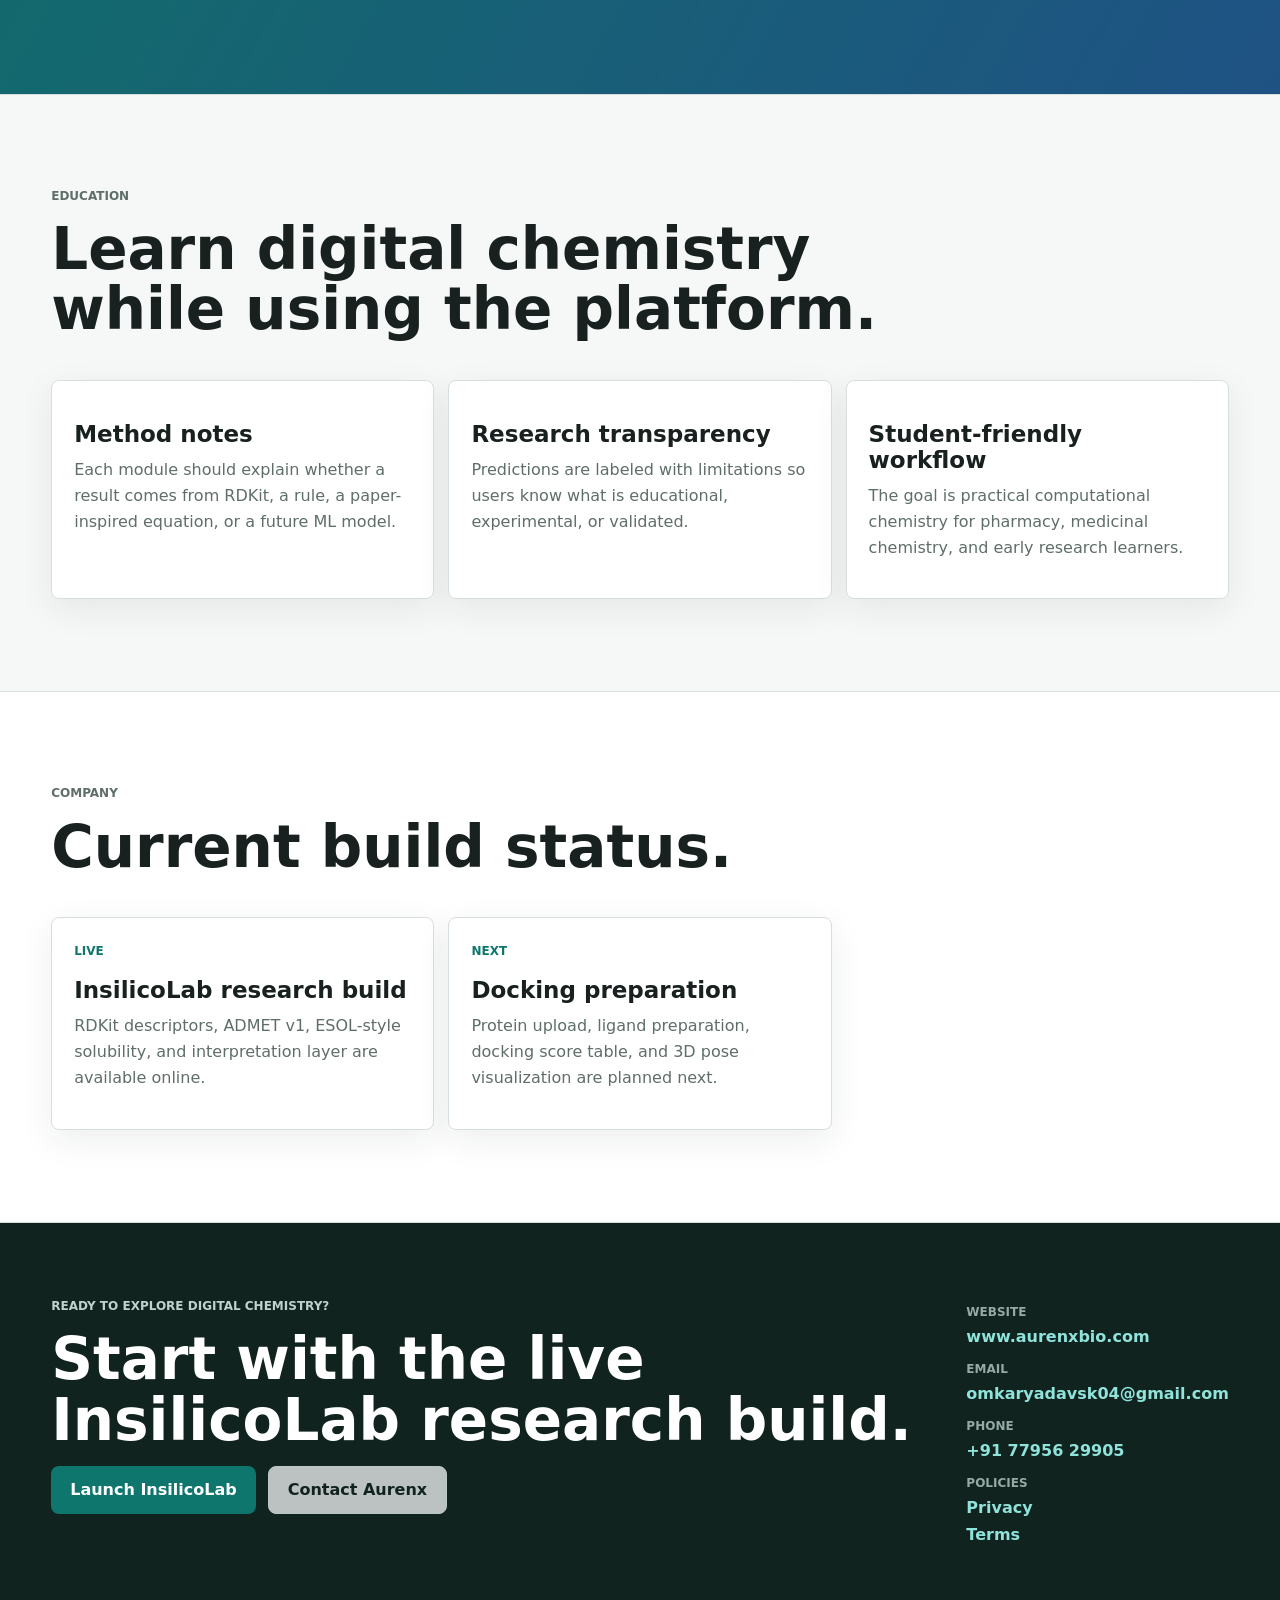
==== commit 6db514e2: "Rework company site around molecular discovery platform" ====
--- a/index.html
+++ b/index.html
@@ -5,9 +5,9 @@
     <meta name="viewport" content="width=device-width, initial-scale=1.0" />
     <meta
       name="description"
-      content="Aurenx Biosystems builds AI-native computational biotechnology platforms for drug discovery, scientific automation, and translational research."
+      content="Aurenx Biosystems builds computational platforms for AI-assisted molecular discovery, drug design education, and research automation."
     />
-    <title>Aurenx Biosystems | Computational Biotechnology Platforms</title>
+    <title>Aurenx Biosystems | Molecular Discovery Platform</title>
     <link rel="stylesheet" href="styles.css" />
   </head>
   <body>
@@ -18,14 +18,15 @@
         </span>
         <span>
           <strong>Aurenx Biosystems</strong>
-          <small>Computational biotechnology</small>
+          <small>Molecular discovery software</small>
         </span>
       </a>
 
       <nav class="nav-links" aria-label="Primary navigation">
-        <a href="#platforms">Platforms</a>
-        <a href="#science">Science</a>
+        <a href="#platform">Platform</a>
+        <a href="#life-science">Life Science</a>
         <a href="#pipeline">Pipeline</a>
+        <a href="#education">Education</a>
         <a href="#contact">Contact</a>
       </nav>
     </header>
@@ -33,131 +34,149 @@
     <main id="home">
       <section class="hero" aria-labelledby="hero-title">
         <canvas id="bioCanvas" aria-hidden="true"></canvas>
-        <div class="hero-shade" aria-hidden="true"></div>
+        <div class="hero-overlay" aria-hidden="true"></div>
 
         <div class="hero-content">
-          <p class="eyebrow">AI-native drug discovery infrastructure</p>
-          <h1 id="hero-title">Computational platforms for modern molecular discovery.</h1>
+          <p class="eyebrow">Computational platform for molecular discovery</p>
+          <h1 id="hero-title">Opening a new workspace for AI-assisted drug design.</h1>
           <p class="hero-subtitle">
-            Aurenx Biosystems is building a connected research ecosystem for compound triage,
-            ADMET reasoning, scientific automation, and future protein-ligand workflows.
+            Aurenx Biosystems is building accessible research software for compound triage,
+            molecular property prediction, scientific documentation, and future docking workflows.
           </p>
           <div class="hero-actions">
             <a class="button primary" href="https://inslicolab.onrender.com">Launch InsilicoLab</a>
-            <a class="button secondary" href="#platforms">View ecosystem</a>
+            <a class="button secondary" href="#platform">Explore platform</a>
           </div>
         </div>
 
-        <aside class="hero-console" aria-label="Platform status">
-          <div class="console-head">
-            <span>Platform Console</span>
-            <strong>Research build</strong>
-          </div>
-          <div class="console-grid">
+        <aside class="hero-card" aria-label="Platform snapshot">
+          <span class="card-label">Aurenx platform</span>
+          <h2>Research tools connected by one scientific workflow.</h2>
+          <div class="hero-stats">
             <div>
-              <span>Live product</span>
-              <strong>InsilicoLab</strong>
+              <strong>2</strong>
+              <span>live tools</span>
             </div>
             <div>
-              <span>Core engine</span>
-              <strong>RDKit + FastAPI</strong>
+              <strong>4</strong>
+              <span>platform areas</span>
             </div>
             <div>
-              <span>Current scope</span>
-              <strong>Descriptors + ADMET v1</strong>
-            </div>
-            <div>
-              <span>Next module</span>
-              <strong>Docking workflow</strong>
+              <strong>RDKit</strong>
+              <span>current chemistry base</span>
             </div>
           </div>
         </aside>
       </section>
 
-      <section id="platforms" class="section">
+      <section id="platform" class="split-section">
+        <div class="section-copy">
+          <p class="eyebrow">Platform</p>
+          <h2>Predictive computational workflows for early research decisions.</h2>
+          <p>
+            The Aurenx platform starts with transparent, explainable tools: descriptors,
+            rule-based ADMET previews, solubility estimates, and clear method labeling.
+            Each module is designed to grow toward validated models and reproducible reports.
+          </p>
+          <a class="text-link" href="https://inslicolab.onrender.com">Explore InsilicoLab</a>
+        </div>
+        <div class="feature-stack">
+          <article>
+            <span>01</span>
+            <h3>Compound intelligence</h3>
+            <p>SMILES-based analysis, RDKit descriptors, 2D structure rendering, and medicinal chemistry interpretation.</p>
+          </article>
+          <article>
+            <span>02</span>
+            <h3>Scientific automation</h3>
+            <p>Manuscript support, documentation workflows, research communication, and structured scientific writing.</p>
+          </article>
+          <article>
+            <span>03</span>
+            <h3>Future modeling layer</h3>
+            <p>Docking, benchmarked ADMET models, validation datasets, and project-level research dashboards.</p>
+          </article>
+        </div>
+      </section>
+
+      <section id="life-science" class="application-section">
         <div class="section-heading">
-          <p class="eyebrow">Platform ecosystem</p>
-          <h2>Focused products for each stage of early research.</h2>
-          <p>
-            The ecosystem is designed to start with usable tools today, then grow toward deeper
-            computational chemistry, wet lab intelligence, and scientific documentation systems.
-          </p>
-        </div>
-
-        <div class="platform-grid">
-          <a class="platform-card available" href="https://inslicolab.onrender.com">
-            <span class="card-index">01</span>
-            <span class="status-badge live">Live</span>
+          <p class="eyebrow">Life Science</p>
+          <h2>Better research decisions start with better molecule understanding.</h2>
+        </div>
+
+        <div class="application-grid">
+          <a class="application-card live" href="https://inslicolab.onrender.com">
+            <span>Available now</span>
             <h3>InsilicoLab</h3>
-            <p>Compound analysis, RDKit descriptors, ESOL-style solubility, ADMET preview, and medicinal chemistry interpretation.</p>
-          </a>
-          <a class="platform-card available" href="manuscripta.html">
-            <span class="card-index">02</span>
-            <span class="status-badge live">Live</span>
+            <p>Descriptor screening, ADMET preview, ESOL-style logS, Lipinski profile, and CSV export for early compound triage.</p>
+          </a>
+          <a class="application-card live" href="manuscripta.html">
+            <span>Available now</span>
             <h3>ManuScripta Scientific</h3>
-            <p>Scientific writing support, documentation workflows, manuscript structure, and research communication assistance.</p>
-          </a>
-          <a class="platform-card upcoming" href="upcoming.html?platform=bioforge">
-            <span class="card-index">03</span>
-            <span class="status-badge soon">Planned</span>
+            <p>AI-assisted scientific writing and documentation support for students, researchers, and early-stage teams.</p>
+          </a>
+          <a class="application-card planned" href="upcoming.html?platform=bioforge">
+            <span>Planned</span>
             <h3>BioForge Labs</h3>
-            <p>Future wet lab workflow layer for validation planning, assay tracking, and experimental knowledge capture.</p>
-          </a>
-          <a class="platform-card upcoming" href="upcoming.html?platform=pharmanexus">
-            <span class="card-index">04</span>
-            <span class="status-badge soon">Planned</span>
+            <p>Future assay planning, wet lab validation tracking, experiment notes, and laboratory workflow intelligence.</p>
+          </a>
+          <a class="application-card planned" href="upcoming.html?platform=pharmanexus">
+            <span>Planned</span>
             <h3>PharmaNexus</h3>
-            <p>Future pharmacology analytics, translational reasoning, PK/PD exploration, and research decision dashboards.</p>
-          </a>
-        </div>
-      </section>
-
-      <section id="science" class="science-section">
+            <p>Future translational pharmacology, PK/PD reasoning, target context, and research decision support.</p>
+          </a>
+        </div>
+      </section>
+
+      <section id="pipeline" class="image-band">
         <div>
-          <p class="eyebrow">Scientific direction</p>
-          <h2>Transparent computational methods, built step by step.</h2>
-        </div>
-        <div class="science-copy">
-          <p>
-            Aurenx starts with open scientific foundations such as RDKit descriptors and
-            rule-based medicinal chemistry screens. Each future model will be labeled by method,
-            dataset, validation status, and limitation.
-          </p>
-          <div class="method-row">
-            <span>RDKit descriptors</span>
-            <span>ESOL-style logS</span>
-            <span>ADMET triage</span>
-            <span>Future docking</span>
-          </div>
-        </div>
-      </section>
-
-      <section id="pipeline" class="section pipeline-section">
+          <p class="eyebrow">Pipeline</p>
+          <h2>Building from descriptors toward validated discovery workflows.</h2>
+        </div>
+        <p>
+          Our near-term pipeline moves from current compound triage into public-dataset validation,
+          ADMET model benchmarking, protein-ligand docking workflows, and transparent reporting.
+        </p>
+      </section>
+
+      <section id="education" class="education-section">
         <div class="section-heading">
-          <p class="eyebrow">Build pipeline</p>
-          <h2>Current capabilities and what comes next.</h2>
-        </div>
-
-        <div class="pipeline-grid">
-          <article>
-            <span>Available</span>
-            <h3>Compound triage</h3>
-            <p>SMILES input, molecular descriptors, Lipinski rules, ESOL-style solubility, and CSV export.</p>
-          </article>
-          <article>
-            <span>Available</span>
-            <h3>Interpretation layer</h3>
-            <p>Plain-language medicinal chemistry notes that explain size, polarity, flexibility, and early ADMET risks.</p>
+          <p class="eyebrow">Education</p>
+          <h2>Learn digital chemistry while using the platform.</h2>
+        </div>
+
+        <div class="education-grid">
+          <article>
+            <h3>Method notes</h3>
+            <p>Each module should explain whether a result comes from RDKit, a rule, a paper-inspired equation, or a future ML model.</p>
+          </article>
+          <article>
+            <h3>Research transparency</h3>
+            <p>Predictions are labeled with limitations so users know what is educational, experimental, or validated.</p>
+          </article>
+          <article>
+            <h3>Student-friendly workflow</h3>
+            <p>The goal is practical computational chemistry for pharmacy, medicinal chemistry, and early research learners.</p>
+          </article>
+        </div>
+      </section>
+
+      <section class="news-section">
+        <div class="section-heading">
+          <p class="eyebrow">Company</p>
+          <h2>Current build status.</h2>
+        </div>
+        <div class="news-grid">
+          <article>
+            <span>Live</span>
+            <h3>InsilicoLab research build</h3>
+            <p>RDKit descriptors, ADMET v1, ESOL-style solubility, and interpretation layer are available online.</p>
           </article>
           <article>
             <span>Next</span>
-            <h3>Validation datasets</h3>
-            <p>Public datasets for solubility and ADMET benchmarking before calling any model proprietary.</p>
-          </article>
-          <article>
-            <span>Next</span>
-            <h3>Docking workflow</h3>
-            <p>Protein upload, ligand preparation, docking execution, scoring table, and pose visualization.</p>
+            <h3>Docking preparation</h3>
+            <p>Protein upload, ligand preparation, docking score table, and 3D pose visualization are planned next.</p>
           </article>
         </div>
       </section>
@@ -165,13 +184,11 @@
 
     <footer id="contact" class="site-footer">
       <div>
-        <p class="eyebrow">Contact</p>
-        <h2>Aurenx Biosystems</h2>
-        <p>Building practical AI-native research software for students, labs, and early discovery teams.</p>
-        <div class="footer-links">
-          <a href="privacy.html">Privacy</a>
-          <a href="terms.html">Terms</a>
-          <a href="https://inslicolab.onrender.com">Launch InsilicoLab</a>
+        <p class="eyebrow">Ready to explore digital chemistry?</p>
+        <h2>Start with the live InsilicoLab research build.</h2>
+        <div class="footer-actions">
+          <a class="button primary" href="https://inslicolab.onrender.com">Launch InsilicoLab</a>
+          <a class="button secondary" href="mailto:omkaryadavsk04@gmail.com">Contact Aurenx</a>
         </div>
       </div>
       <address>
@@ -181,6 +198,9 @@
         <a href="mailto:omkaryadavsk04@gmail.com">omkaryadavsk04@gmail.com</a>
         <span>Phone</span>
         <a href="tel:+917795629905">+91 77956 29905</a>
+        <span>Policies</span>
+        <a href="privacy.html">Privacy</a>
+        <a href="terms.html">Terms</a>
       </address>
     </footer>
 
--- a/styles.css
+++ b/styles.css
@@ -1,19 +1,17 @@
 :root {
-  color-scheme: dark;
-  --bg: #070b0d;
-  --bg-2: #0d1517;
-  --ink: #f4f7f6;
-  --muted: #aab7b4;
-  --soft: #dce7e4;
-  --line: rgba(220, 231, 228, 0.14);
-  --panel: rgba(255, 255, 255, 0.065);
-  --panel-strong: rgba(255, 255, 255, 0.105);
-  --teal: #53d6c7;
-  --teal-2: #159c92;
-  --blue: #79a7ff;
-  --green: #70d991;
-  --amber: #e4b86b;
-  --shadow: 0 28px 90px rgba(0, 0, 0, 0.34);
+  color-scheme: light;
+  --ink: #18211f;
+  --muted: #5f6e69;
+  --soft: #edf3f1;
+  --line: #d7dfdc;
+  --page: #f6f8f7;
+  --panel: #ffffff;
+  --teal: #0f766e;
+  --blue: #245da8;
+  --green: #198754;
+  --amber: #b7791f;
+  --deep: #10231f;
+  --shadow: 0 20px 58px rgba(27, 43, 39, 0.13);
   font-family:
     Inter, ui-sans-serif, system-ui, -apple-system, BlinkMacSystemFont, "Segoe UI",
     sans-serif;
@@ -30,7 +28,7 @@
 body {
   margin: 0;
   min-height: 100vh;
-  background: var(--bg);
+  background: var(--page);
   color: var(--ink);
 }
 
@@ -47,19 +45,17 @@
 }
 
 .site-header {
-  position: fixed;
+  position: sticky;
   z-index: 20;
   top: 0;
-  left: 0;
-  right: 0;
   display: flex;
   align-items: center;
   justify-content: space-between;
   gap: 24px;
-  min-height: 76px;
-  padding: 14px clamp(18px, 4vw, 56px);
+  min-height: 78px;
+  padding: 14px clamp(18px, 4vw, 58px);
   border-bottom: 1px solid var(--line);
-  background: rgba(7, 11, 13, 0.84);
+  background: rgba(246, 248, 247, 0.91);
   backdrop-filter: blur(18px);
 }
 
@@ -67,18 +63,16 @@
   display: inline-flex;
   align-items: center;
   gap: 13px;
-  min-width: 0;
 }
 
 .brand-mark {
   display: grid;
-  flex: 0 0 auto;
-  width: 46px;
-  height: 46px;
+  width: 48px;
+  height: 48px;
   place-items: center;
-  border: 1px solid rgba(83, 214, 199, 0.32);
+  border: 1px solid #bfd5cf;
   border-radius: 8px;
-  background: #091113;
+  background: #ffffff;
   overflow: hidden;
 }
 
@@ -112,35 +106,29 @@
   display: flex;
   align-items: center;
   gap: clamp(16px, 2.5vw, 34px);
-  color: #d4ddda;
+  color: #3f4c48;
   font-size: 14px;
   font-weight: 750;
 }
 
-.nav-links a {
-  transition:
-    color 180ms ease,
-    transform 180ms ease;
-}
-
 .nav-links a:hover {
   color: var(--teal);
-  transform: translateY(-1px);
 }
 
 .hero {
   position: relative;
   display: grid;
-  grid-template-columns: minmax(320px, 0.95fr) minmax(310px, 420px);
-  gap: clamp(30px, 6vw, 82px);
-  min-height: 100vh;
+  grid-template-columns: minmax(320px, 1fr) minmax(310px, 420px);
+  gap: clamp(30px, 6vw, 84px);
+  min-height: calc(100vh - 78px);
   align-items: end;
-  padding: 132px clamp(18px, 4vw, 56px) 64px;
+  padding: 88px clamp(18px, 4vw, 58px) 58px;
   overflow: hidden;
+  background: #e8f1ee;
 }
 
 #bioCanvas,
-.hero-shade {
+.hero-overlay {
   position: absolute;
   inset: 0;
 }
@@ -148,22 +136,19 @@
 #bioCanvas {
   width: 100%;
   height: 100%;
-}
-
-.hero-shade {
+  opacity: 0.52;
+}
+
+.hero-overlay {
   background:
-    linear-gradient(90deg, rgba(7, 11, 13, 0.96), rgba(7, 11, 13, 0.76) 44%, rgba(7, 11, 13, 0.56)),
-    linear-gradient(0deg, rgba(7, 11, 13, 0.98), rgba(7, 11, 13, 0.32) 50%, rgba(7, 11, 13, 0.83));
+    linear-gradient(90deg, rgba(246, 248, 247, 0.98), rgba(246, 248, 247, 0.8) 48%, rgba(246, 248, 247, 0.56)),
+    linear-gradient(0deg, rgba(246, 248, 247, 1), rgba(246, 248, 247, 0.18) 46%, rgba(246, 248, 247, 0.72));
 }
 
 .hero-content,
-.hero-console {
+.hero-card {
   position: relative;
   z-index: 1;
-}
-
-.hero-content {
-  max-width: 940px;
 }
 
 .eyebrow {
@@ -176,22 +161,23 @@
 }
 
 h1 {
-  max-width: 980px;
+  max-width: 950px;
   margin-bottom: 22px;
-  font-size: clamp(48px, 8.4vw, 104px);
-  line-height: 0.94;
+  font-size: clamp(48px, 8vw, 104px);
+  line-height: 0.96;
   letter-spacing: 0;
 }
 
 .hero-subtitle {
   max-width: 760px;
-  margin-bottom: 32px;
-  color: #d6e0dd;
+  margin-bottom: 30px;
+  color: #465550;
   font-size: clamp(18px, 2vw, 23px);
   line-height: 1.5;
 }
 
-.hero-actions {
+.hero-actions,
+.footer-actions {
   display: flex;
   flex-wrap: wrap;
   gap: 12px;
@@ -205,277 +191,232 @@
   border-radius: 8px;
   padding: 0 19px;
   font-weight: 900;
-  transition:
-    background 180ms ease,
-    border-color 180ms ease,
-    color 180ms ease,
-    transform 180ms ease;
-}
-
-.button:hover {
-  transform: translateY(-2px);
 }
 
 .button.primary {
   background: var(--teal);
-  color: #041314;
+  color: #ffffff;
 }
 
 .button.secondary {
-  border: 1px solid var(--line);
-  background: rgba(255, 255, 255, 0.055);
-  color: var(--ink);
-}
-
-.button.secondary:hover {
-  border-color: rgba(83, 214, 199, 0.58);
+  border: 1px solid #b9c8c4;
+  background: rgba(255, 255, 255, 0.72);
+  color: var(--deep);
+}
+
+.hero-card {
+  border: 1px solid #cad8d4;
+  border-radius: 8px;
+  padding: 22px;
+  background: rgba(255, 255, 255, 0.84);
+  box-shadow: var(--shadow);
+  backdrop-filter: blur(18px);
+}
+
+.card-label {
   color: var(--teal);
-}
-
-.hero-console {
-  align-self: end;
-  border: 1px solid var(--line);
-  border-radius: 8px;
-  background: rgba(9, 17, 19, 0.78);
-  box-shadow: var(--shadow);
-  backdrop-filter: blur(20px);
-  overflow: hidden;
-}
-
-.console-head {
-  display: flex;
-  align-items: center;
-  justify-content: space-between;
-  gap: 16px;
-  padding: 16px;
-  border-bottom: 1px solid var(--line);
-}
-
-.console-head span,
-.console-grid span,
-.pipeline-grid span {
-  color: var(--muted);
   font-size: 12px;
   font-weight: 900;
   text-transform: uppercase;
 }
 
-.console-head strong {
-  color: var(--green);
-}
-
-.console-grid {
-  display: grid;
-  grid-template-columns: 1fr;
-}
-
-.console-grid div {
-  padding: 16px;
-  border-bottom: 1px solid var(--line);
-}
-
-.console-grid div:last-child {
-  border-bottom: 0;
-}
-
-.console-grid strong {
+.hero-card h2 {
+  margin: 14px 0 22px;
+  font-size: 28px;
+  line-height: 1.14;
+}
+
+.hero-stats {
+  display: grid;
+  gap: 10px;
+}
+
+.hero-stats div {
+  border-top: 1px solid var(--line);
+  padding-top: 12px;
+}
+
+.hero-stats strong,
+.hero-stats span {
   display: block;
-  margin-top: 7px;
-  color: var(--soft);
-  font-size: 16px;
-}
-
-.section {
-  padding: 92px clamp(18px, 4vw, 56px);
+}
+
+.hero-stats strong {
+  font-size: 22px;
+}
+
+.hero-stats span {
+  margin-top: 4px;
+  color: var(--muted);
+  font-size: 13px;
+  font-weight: 750;
+}
+
+.split-section,
+.application-section,
+.education-section,
+.news-section {
+  padding: 92px clamp(18px, 4vw, 58px);
   border-top: 1px solid var(--line);
-  background: var(--bg);
-}
-
-.section-heading {
-  display: grid;
-  gap: 12px;
-  width: min(880px, 100%);
-  margin-bottom: 40px;
-}
-
+}
+
+.split-section {
+  display: grid;
+  grid-template-columns: minmax(280px, 0.85fr) minmax(340px, 1fr);
+  gap: clamp(32px, 7vw, 96px);
+  align-items: start;
+  background: var(--panel);
+}
+
+.section-copy h2,
 .section-heading h2,
-.science-section h2,
+.image-band h2,
 .site-footer h2 {
-  margin-bottom: 0;
+  margin-bottom: 16px;
   font-size: clamp(34px, 5vw, 58px);
-  line-height: 1.02;
-}
-
+  line-height: 1.04;
+}
+
+.section-copy p,
 .section-heading p,
-.science-copy p,
-.platform-card p,
-.pipeline-grid p,
+.feature-stack p,
+.application-card p,
+.image-band p,
+.education-grid p,
+.news-grid p,
 .site-footer p {
-  margin-bottom: 0;
   color: var(--muted);
   line-height: 1.62;
 }
 
-.platform-grid {
-  display: grid;
-  grid-template-columns: repeat(4, minmax(0, 1fr));
-  gap: 14px;
-}
-
-.platform-card,
-.pipeline-grid article {
-  position: relative;
-  min-height: 250px;
+.text-link {
+  display: inline-flex;
+  margin-top: 18px;
+  color: var(--teal);
+  font-weight: 900;
+}
+
+.feature-stack {
+  display: grid;
+  gap: 12px;
+}
+
+.feature-stack article,
+.application-card,
+.education-grid article,
+.news-grid article {
   border: 1px solid var(--line);
   border-radius: 8px;
   padding: 22px;
   background: var(--panel);
-  transition:
-    border-color 180ms ease,
-    background 180ms ease,
-    transform 180ms ease;
-}
-
-.platform-card:hover,
-.pipeline-grid article:hover {
-  border-color: rgba(83, 214, 199, 0.58);
-  background: var(--panel-strong);
-  transform: translateY(-4px);
-}
-
-.platform-card.upcoming {
-  opacity: 0.78;
-}
-
-.status-badge {
-  position: absolute;
-  top: 18px;
-  right: 18px;
-  border: 1px solid var(--line);
-  border-radius: 999px;
-  padding: 5px 9px;
-  font-size: 11px;
-  font-weight: 900;
-  text-transform: uppercase;
-}
-
-.status-badge.live {
-  border-color: rgba(112, 217, 145, 0.4);
-  color: var(--green);
-}
-
-.status-badge.soon {
-  color: var(--amber);
-}
-
-.card-index {
-  display: block;
-  margin-bottom: 58px;
+  box-shadow: 0 10px 34px rgba(27, 43, 39, 0.08);
+}
+
+.feature-stack span {
   color: var(--amber);
   font-size: 13px;
   font-weight: 900;
 }
 
-.platform-card h3,
-.pipeline-grid h3 {
-  margin-bottom: 12px;
-  color: #eaf7f5;
+.feature-stack h3,
+.application-card h3,
+.education-grid h3,
+.news-grid h3 {
+  margin: 18px 0 10px;
   font-size: 23px;
 }
 
-.science-section {
-  display: grid;
-  grid-template-columns: minmax(280px, 0.9fr) minmax(320px, 1fr);
-  gap: clamp(28px, 7vw, 94px);
-  align-items: center;
-  padding: 108px clamp(18px, 4vw, 56px);
-  border-top: 1px solid var(--line);
-  background:
-    linear-gradient(120deg, rgba(83, 214, 199, 0.09), transparent 34%),
-    linear-gradient(300deg, rgba(121, 167, 255, 0.08), transparent 42%),
-    var(--bg-2);
-}
-
-.science-copy {
-  display: grid;
-  gap: 22px;
-}
-
-.science-copy p {
-  font-size: clamp(18px, 2vw, 23px);
-}
-
-.method-row {
-  display: flex;
-  flex-wrap: wrap;
-  gap: 8px;
-}
-
-.method-row span {
-  border: 1px solid var(--line);
-  border-radius: 999px;
-  padding: 8px 11px;
-  background: rgba(255, 255, 255, 0.05);
-  color: #dce7e4;
-  font-size: 12px;
-  font-weight: 850;
-}
-
-.pipeline-section {
-  background: #081012;
-}
-
-.pipeline-grid {
+.application-section,
+.education-section {
+  background: var(--page);
+}
+
+.section-heading {
+  width: min(900px, 100%);
+  margin-bottom: 40px;
+}
+
+.application-grid,
+.education-grid,
+.news-grid {
   display: grid;
   grid-template-columns: repeat(4, minmax(0, 1fr));
   gap: 14px;
 }
 
-.pipeline-grid article {
-  min-height: 220px;
-}
-
-.pipeline-grid span {
-  display: block;
-  margin-bottom: 38px;
+.application-card {
+  min-height: 250px;
+}
+
+.application-card span,
+.news-grid span {
   color: var(--teal);
+  font-size: 12px;
+  font-weight: 900;
+  text-transform: uppercase;
+}
+
+.application-card.planned {
+  opacity: 0.78;
+}
+
+.image-band {
+  display: grid;
+  grid-template-columns: minmax(280px, 0.9fr) minmax(320px, 1fr);
+  gap: clamp(30px, 7vw, 96px);
+  align-items: center;
+  padding: 108px clamp(18px, 4vw, 58px);
+  background:
+    linear-gradient(120deg, rgba(15, 118, 110, 0.88), rgba(36, 93, 168, 0.68)),
+    #143b39;
+  color: #ffffff;
+}
+
+.image-band .eyebrow,
+.image-band p {
+  color: #dff7f3;
+}
+
+.image-band p {
+  font-size: clamp(18px, 2vw, 23px);
+}
+
+.education-grid,
+.news-grid {
+  grid-template-columns: repeat(3, minmax(0, 1fr));
+}
+
+.news-section {
+  background: var(--panel);
 }
 
 .site-footer {
   display: grid;
   grid-template-columns: minmax(280px, 1fr) auto;
   gap: 34px;
-  padding: 64px clamp(18px, 4vw, 56px);
+  padding: 74px clamp(18px, 4vw, 58px);
   border-top: 1px solid var(--line);
-  background: var(--bg);
-}
-
-.site-footer h2 {
-  margin-bottom: 14px;
+  background: var(--deep);
+  color: #ffffff;
+}
+
+.site-footer p {
+  color: #bfd2cc;
 }
 
 address {
   display: grid;
   gap: 8px;
-  color: var(--teal);
+  color: #8fe3da;
   font-style: normal;
   font-weight: 800;
 }
 
 address span {
   margin-top: 8px;
-  color: #7f908b;
+  color: #96aaa4;
   font-size: 12px;
   text-transform: uppercase;
-}
-
-.footer-links {
-  display: flex;
-  flex-wrap: wrap;
-  gap: 14px;
-  margin-top: 18px;
-  color: var(--teal);
-  font-weight: 800;
 }
 
 .product-hero {
@@ -494,7 +435,7 @@
   border: 1px solid var(--line);
   border-radius: 8px;
   padding: clamp(20px, 4vw, 34px);
-  background: rgba(255, 255, 255, 0.08);
+  background: rgba(255, 255, 255, 0.9);
   backdrop-filter: blur(20px);
 }
 
@@ -521,73 +462,54 @@
   border: 1px solid var(--line);
   border-radius: 8px;
   padding: 14px;
-  background: rgba(0, 0, 0, 0.18);
-  color: #d6eef1;
+  background: #ffffff;
+  color: var(--deep);
   font-weight: 750;
 }
 
 @media (max-width: 1080px) {
   .hero,
-  .science-section,
+  .split-section,
+  .image-band,
   .site-footer {
     grid-template-columns: 1fr;
   }
 
-  .platform-grid,
-  .pipeline-grid {
+  .application-grid,
+  .education-grid,
+  .news-grid {
     grid-template-columns: repeat(2, minmax(0, 1fr));
-  }
-
-  .hero-console {
-    align-self: start;
-    width: min(640px, 100%);
   }
 }
 
 @media (max-width: 720px) {
   .site-header {
-    position: sticky;
     align-items: flex-start;
     flex-direction: column;
-    min-height: auto;
   }
 
   .nav-links {
     width: 100%;
     display: grid;
-    grid-template-columns: repeat(4, auto);
-    gap: 14px;
+    grid-template-columns: repeat(3, auto);
+    gap: 13px;
     justify-content: start;
-    overflow: visible;
     font-size: 13px;
   }
 
-  .brand small {
-    font-size: 10px;
-  }
-
   .hero {
-    min-height: calc(100vh - 114px);
-    padding-top: 68px;
-    padding-bottom: 54px;
-  }
-
-  .hero-actions .button {
+    min-height: auto;
+    padding-top: 58px;
+  }
+
+  .hero-actions .button,
+  .footer-actions .button {
     width: 100%;
   }
 
-  .platform-grid,
-  .pipeline-grid {
+  .application-grid,
+  .education-grid,
+  .news-grid {
     grid-template-columns: 1fr;
   }
-
-  .platform-card,
-  .pipeline-grid article {
-    min-height: auto;
-  }
-
-  .card-index,
-  .pipeline-grid span {
-    margin-bottom: 32px;
-  }
-}
+}
